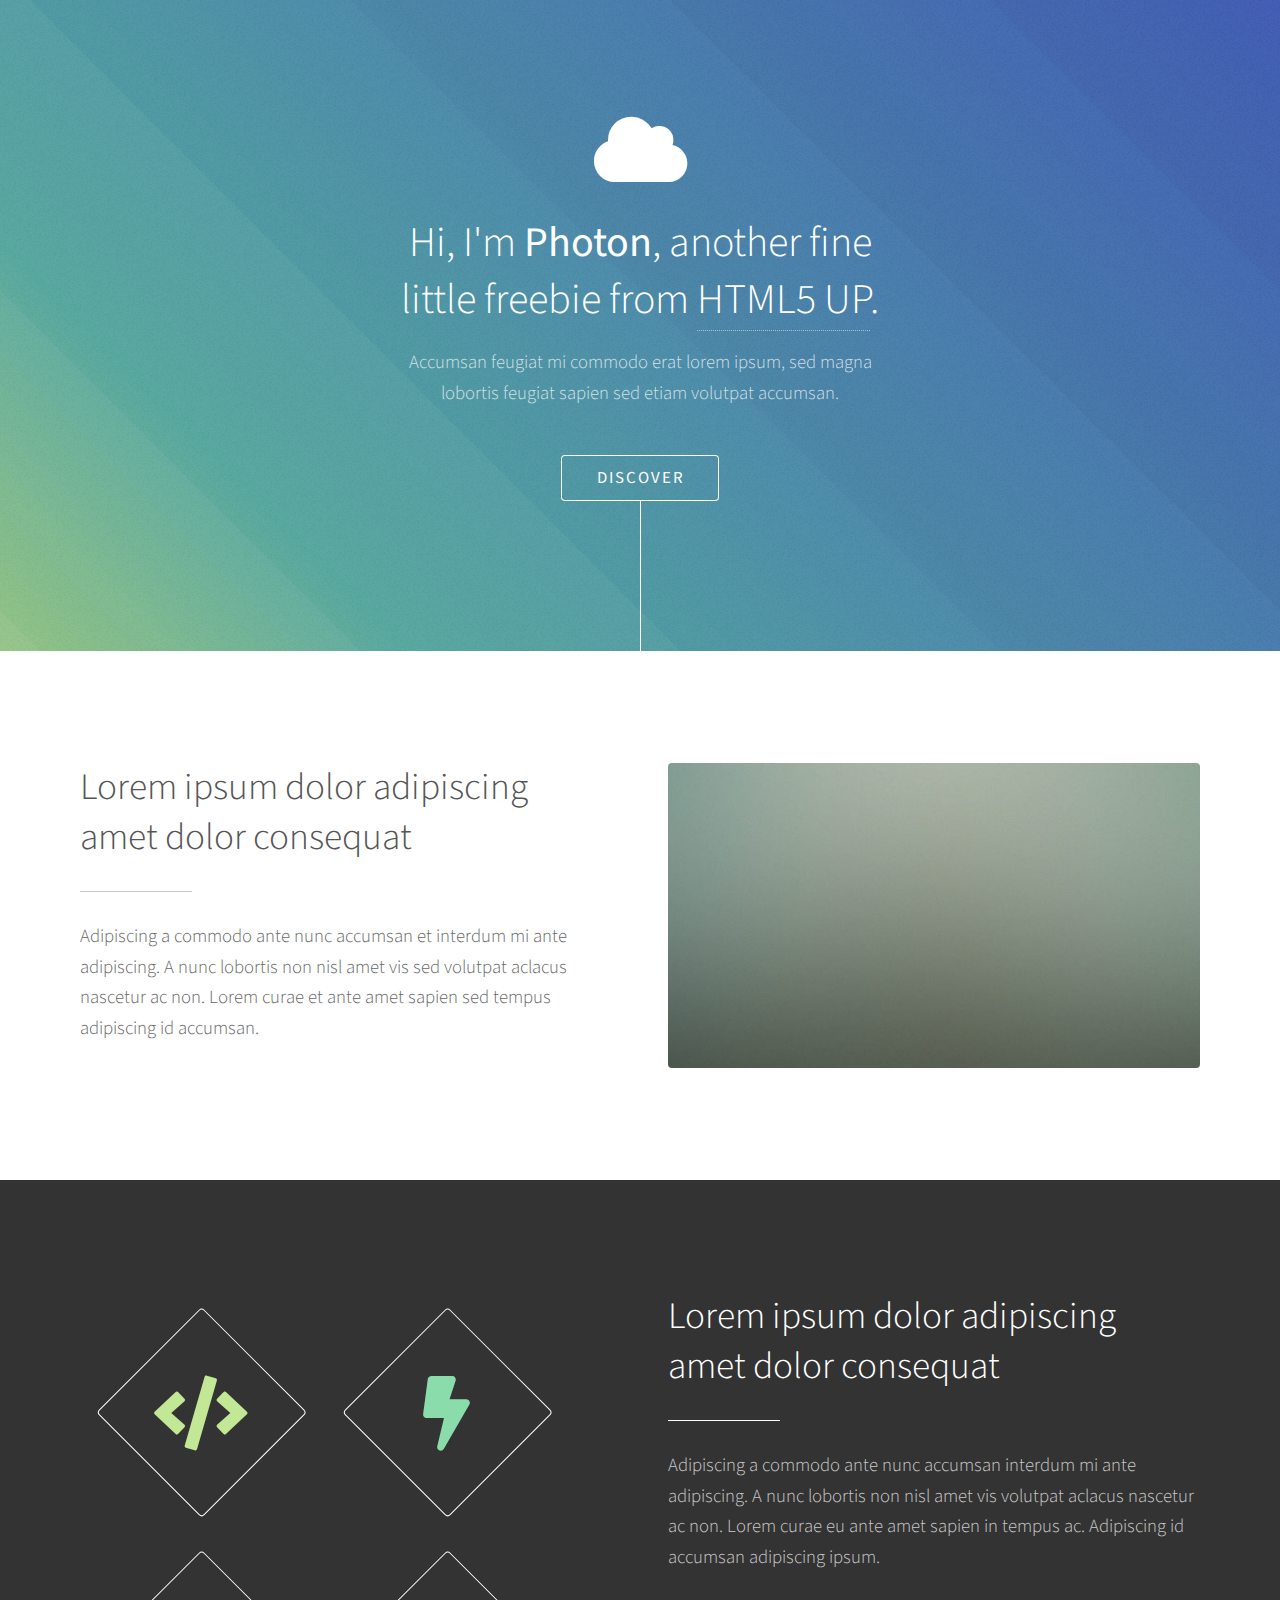
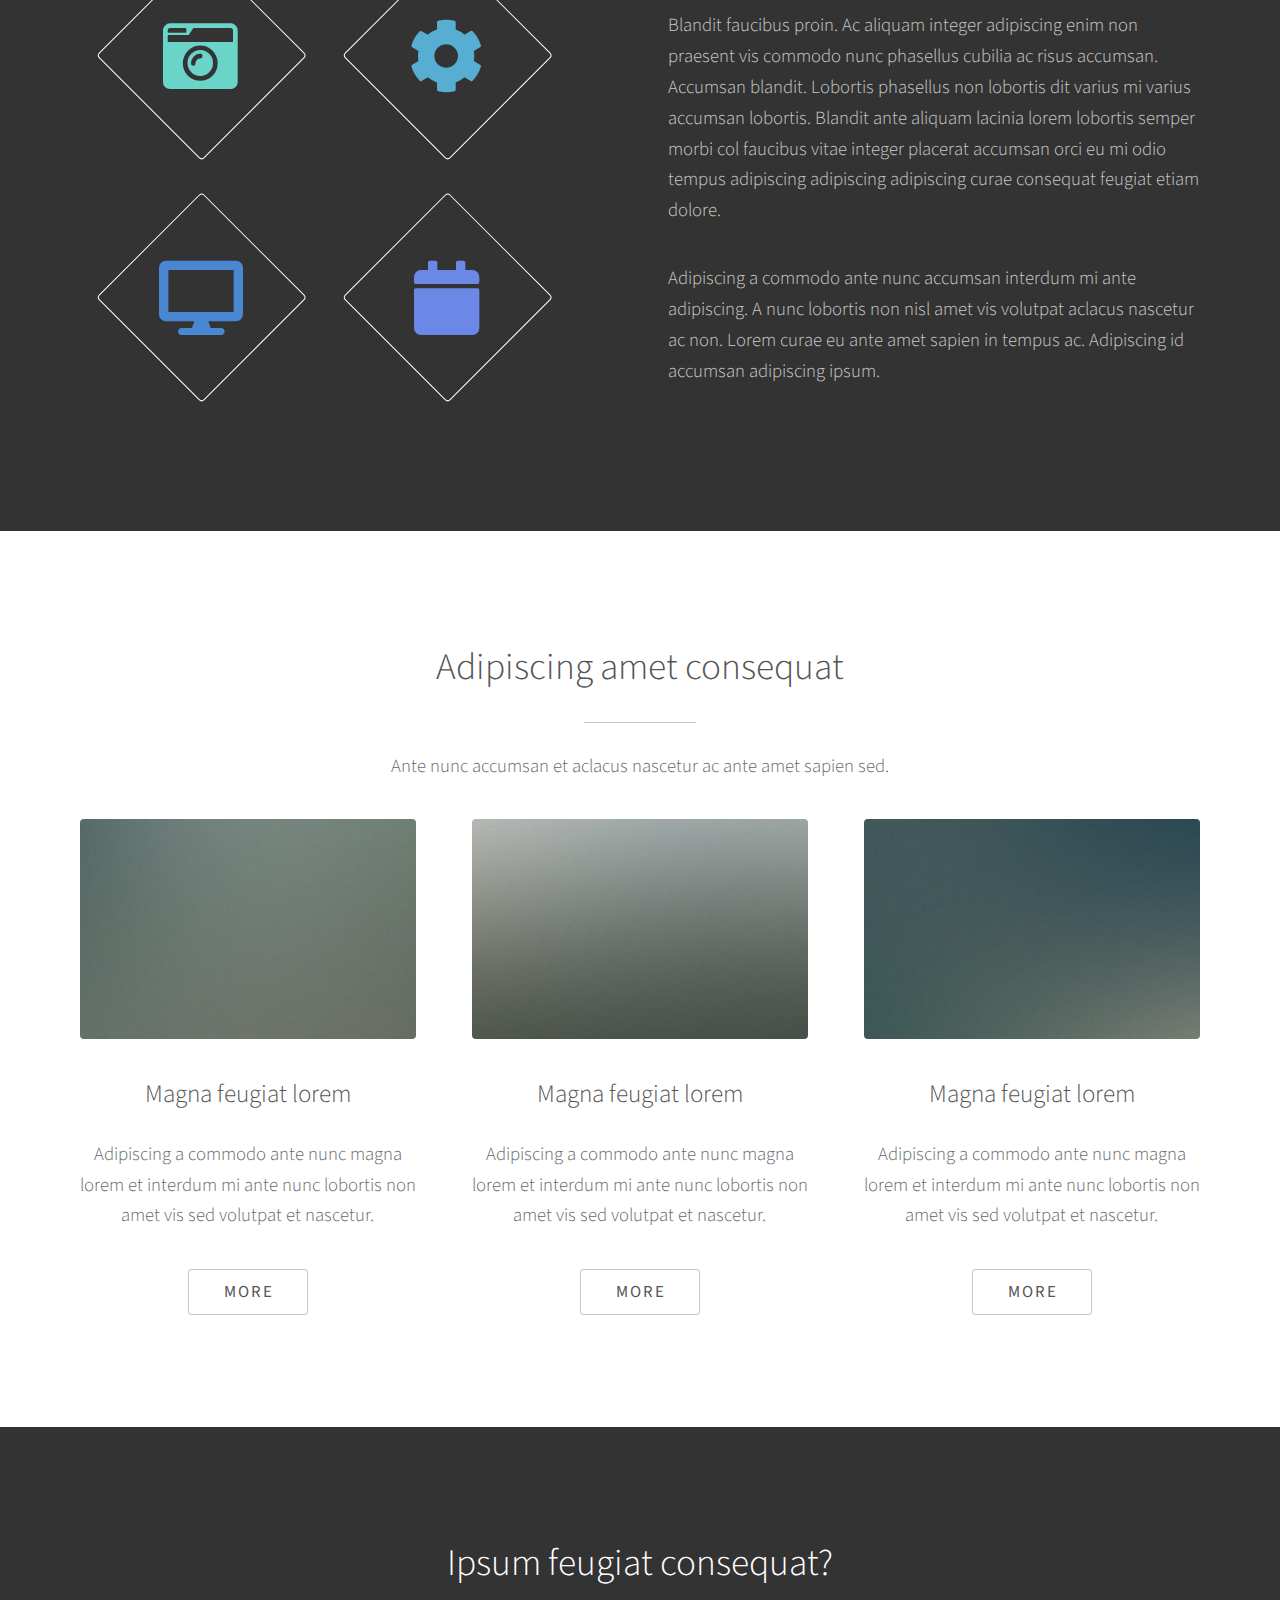
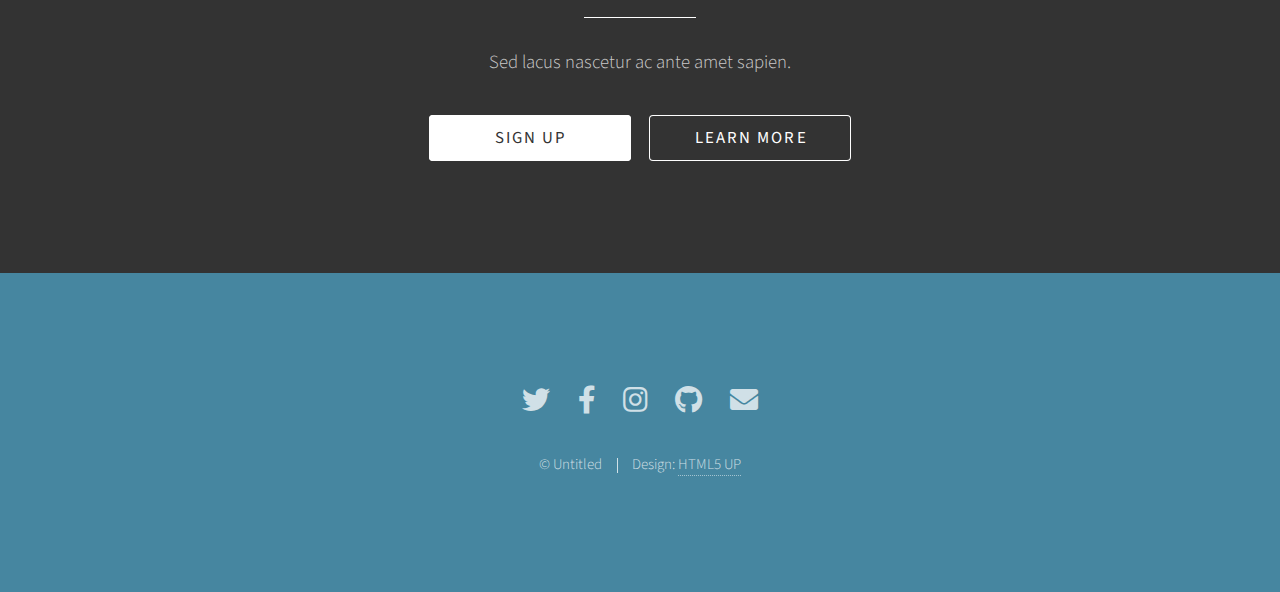
==== index.html @ 2133b495 "Changed portfolio design" ====
<!DOCTYPE HTML>
<!--
	Photon by HTML5 UP
	html5up.net | @ajlkn
	Free for personal and commercial use under the CCA 3.0 license (html5up.net/license)
-->
<html>
	<head>
		<title>Photon by HTML5 UP</title>
		<meta charset="utf-8" />
		<meta name="viewport" content="width=device-width, initial-scale=1, user-scalable=no" />
		<link rel="stylesheet" href="assets/css/main.css" />
		<noscript><link rel="stylesheet" href="assets/css/noscript.css" /></noscript>
	</head>
	<body class="is-preload">

		<!-- Header -->
			<section id="header">
				<div class="inner">
					<span class="icon solid major fa-cloud"></span>
					<h1>Hi, I'm <strong>Photon</strong>, another fine<br />
					little freebie from <a href="http://html5up.net">HTML5 UP</a>.</h1>
					<p>Accumsan feugiat mi commodo erat lorem ipsum, sed magna<br />
					lobortis feugiat sapien sed etiam volutpat accumsan.</p>
					<ul class="actions special">
						<li><a href="#one" class="button scrolly">Discover</a></li>
					</ul>
				</div>
			</section>

		<!-- One -->
			<section id="one" class="main style1">
				<div class="container">
					<div class="row gtr-150">
						<div class="col-6 col-12-medium">
							<header class="major">
								<h2>Lorem ipsum dolor adipiscing<br />
								amet dolor consequat</h2>
							</header>
							<p>Adipiscing a commodo ante nunc accumsan et interdum mi ante adipiscing. A nunc lobortis non nisl amet vis sed volutpat aclacus nascetur ac non. Lorem curae et ante amet sapien sed tempus adipiscing id accumsan.</p>
						</div>
						<div class="col-6 col-12-medium imp-medium">
							<span class="image fit"><img src="images/pic01.jpg" alt="" /></span>
						</div>
					</div>
				</div>
			</section>

		<!-- Two -->
			<section id="two" class="main style2">
				<div class="container">
					<div class="row gtr-150">
						<div class="col-6 col-12-medium">
							<ul class="major-icons">
								<li><span class="icon solid style1 major fa-code"></span></li>
								<li><span class="icon solid style2 major fa-bolt"></span></li>
								<li><span class="icon solid style3 major fa-camera-retro"></span></li>
								<li><span class="icon solid style4 major fa-cog"></span></li>
								<li><span class="icon solid style5 major fa-desktop"></span></li>
								<li><span class="icon solid style6 major fa-calendar"></span></li>
							</ul>
						</div>
						<div class="col-6 col-12-medium">
							<header class="major">
								<h2>Lorem ipsum dolor adipiscing<br />
								amet dolor consequat</h2>
							</header>
							<p>Adipiscing a commodo ante nunc accumsan interdum mi ante adipiscing. A nunc lobortis non nisl amet vis volutpat aclacus nascetur ac non. Lorem curae eu ante amet sapien in tempus ac. Adipiscing id accumsan adipiscing ipsum.</p>
							<p>Blandit faucibus proin. Ac aliquam integer adipiscing enim non praesent vis commodo nunc phasellus cubilia ac risus accumsan. Accumsan blandit. Lobortis phasellus non lobortis dit varius mi varius accumsan lobortis. Blandit ante aliquam lacinia lorem lobortis semper morbi col faucibus vitae integer placerat accumsan orci eu mi odio tempus adipiscing adipiscing adipiscing curae consequat feugiat etiam dolore.</p>
							<p>Adipiscing a commodo ante nunc accumsan interdum mi ante adipiscing. A nunc lobortis non nisl amet vis volutpat aclacus nascetur ac non. Lorem curae eu ante amet sapien in tempus ac. Adipiscing id accumsan adipiscing ipsum.</p>
						</div>
					</div>
				</div>
			</section>

		<!-- Three -->
			<section id="three" class="main style1 special">
				<div class="container">
					<header class="major">
						<h2>Adipiscing amet consequat</h2>
					</header>
					<p>Ante nunc accumsan et aclacus nascetur ac ante amet sapien sed.</p>
					<div class="row gtr-150">
						<div class="col-4 col-12-medium">
							<span class="image fit"><img src="images/pic02.jpg" alt="" /></span>
							<h3>Magna feugiat lorem</h3>
							<p>Adipiscing a commodo ante nunc magna lorem et interdum mi ante nunc lobortis non amet vis sed volutpat et nascetur.</p>
							<ul class="actions special">
								<li><a href="#" class="button">More</a></li>
							</ul>
						</div>
						<div class="col-4 col-12-medium">
							<span class="image fit"><img src="images/pic03.jpg" alt="" /></span>
							<h3>Magna feugiat lorem</h3>
							<p>Adipiscing a commodo ante nunc magna lorem et interdum mi ante nunc lobortis non amet vis sed volutpat et nascetur.</p>
							<ul class="actions special">
								<li><a href="#" class="button">More</a></li>
							</ul>
						</div>
						<div class="col-4 col-12-medium">
							<span class="image fit"><img src="images/pic04.jpg" alt="" /></span>
							<h3>Magna feugiat lorem</h3>
							<p>Adipiscing a commodo ante nunc magna lorem et interdum mi ante nunc lobortis non amet vis sed volutpat et nascetur.</p>
							<ul class="actions special">
								<li><a href="#" class="button">More</a></li>
							</ul>
						</div>
					</div>
				</div>
			</section>

		<!-- Four -->
			<section id="four" class="main style2 special">
				<div class="container">
					<header class="major">
						<h2>Ipsum feugiat consequat?</h2>
					</header>
					<p>Sed lacus nascetur ac ante amet sapien.</p>
					<ul class="actions special">
						<li><a href="#" class="button wide primary">Sign Up</a></li>
						<li><a href="#" class="button wide">Learn More</a></li>
					</ul>
				</div>
			</section>

		<!-- Five -->
		<!--
			<section id="five" class="main style1">
				<div class="container">
					<header class="major special">
						<h2>Elements</h2>
					</header>

					<section>
						<h4>Text</h4>
						<p>This is <b>bold</b> and this is <strong>strong</strong>. This is <i>italic</i> and this is <em>emphasized</em>.
						This is <sup>superscript</sup> text and this is <sub>subscript</sub> text.
						This is <u>underlined</u> and this is code: <code>for (;;) { ... }</code>. Finally, <a href="#">this is a link</a>.</p>
						<hr />
						<header>
							<h4>Heading with a Subtitle</h4>
							<p>Lorem ipsum dolor sit amet nullam id egestas urna aliquam</p>
						</header>
						<p>Nunc lacinia ante nunc ac lobortis. Interdum adipiscing gravida odio porttitor sem non mi integer non faucibus ornare mi ut ante amet placerat aliquet. Volutpat eu sed ante lacinia sapien lorem accumsan varius montes viverra nibh in adipiscing blandit tempus accumsan.</p>
						<header>
							<h5>Heading with a Subtitle</h5>
							<p>Lorem ipsum dolor sit amet nullam id egestas urna aliquam</p>
						</header>
						<p>Nunc lacinia ante nunc ac lobortis. Interdum adipiscing gravida odio porttitor sem non mi integer non faucibus ornare mi ut ante amet placerat aliquet. Volutpat eu sed ante lacinia sapien lorem accumsan varius montes viverra nibh in adipiscing blandit tempus accumsan.</p>
						<hr />
						<h2>Heading Level 2</h2>
						<h3>Heading Level 3</h3>
						<h4>Heading Level 4</h4>
						<h5>Heading Level 5</h5>
						<h6>Heading Level 6</h6>
						<hr />
						<h5>Blockquote</h5>
						<blockquote>Fringilla nisl. Donec accumsan interdum nisi, quis tincidunt felis sagittis eget tempus euismod. Vestibulum ante ipsum primis in faucibus vestibulum. Blandit adipiscing eu felis iaculis volutpat ac adipiscing accumsan faucibus. Vestibulum ante ipsum primis in faucibus lorem ipsum dolor sit amet nullam adipiscing eu felis.</blockquote>
						<h5>Preformatted</h5>
						<pre><code>i = 0;

while (!deck.isInOrder()) {
print 'Iteration ' + i;
deck.shuffle();
i++;
}

print 'It took ' + i + ' iterations to sort the deck.';</code></pre>
					</section>

					<section>
						<h4>Lists</h4>
						<div class="row">
							<div class="col-6 col-12-medium">
								<h5>Unordered</h5>
								<ul>
									<li>Dolor pulvinar etiam.</li>
									<li>Sagittis adipiscing.</li>
									<li>Felis enim feugiat.</li>
								</ul>
								<h5>Alternate</h5>
								<ul class="alt">
									<li>Dolor pulvinar etiam.</li>
									<li>Sagittis adipiscing.</li>
									<li>Felis enim feugiat.</li>
								</ul>
							</div>
							<div class="col-6 col-12-medium">
								<h5>Ordered</h5>
								<ol>
									<li>Dolor pulvinar etiam.</li>
									<li>Etiam vel felis viverra.</li>
									<li>Felis enim feugiat.</li>
									<li>Dolor pulvinar etiam.</li>
									<li>Etiam vel felis lorem.</li>
									<li>Felis enim et feugiat.</li>
								</ol>
								<h5>Icons</h5>
								<ul class="icons">
									<li><a href="#" class="icon brands fa-twitter"><span class="label">Twitter</span></a></li>
									<li><a href="#" class="icon brands fa-facebook-f"><span class="label">Facebook</span></a></li>
									<li><a href="#" class="icon brands fa-instagram"><span class="label">Instagram</span></a></li>
									<li><a href="#" class="icon brands fa-github"><span class="label">Github</span></a></li>
								</ul>
							</div>
						</div>
						<h5>Actions</h5>
						<div class="row">
							<div class="col-6 col-12-medium">
								<ul class="actions">
									<li><a href="#" class="button primary">Default</a></li>
									<li><a href="#" class="button">Default</a></li>
								</ul>
								<ul class="actions small">
									<li><a href="#" class="button primary small">Small</a></li>
									<li><a href="#" class="button small">Small</a></li>
								</ul>
								<ul class="actions stacked">
									<li><a href="#" class="button primary">Default</a></li>
									<li><a href="#" class="button">Default</a></li>
								</ul>
								<ul class="actions stacked">
									<li><a href="#" class="button primary small">Small</a></li>
									<li><a href="#" class="button small">Small</a></li>
								</ul>
							</div>
							<div class="col-6 col-12-medium">
								<ul class="actions stacked">
									<li><a href="#" class="button primary fit">Default</a></li>
									<li><a href="#" class="button fit">Default</a></li>
								</ul>
								<ul class="actions stacked">
									<li><a href="#" class="button primary small fit">Small</a></li>
									<li><a href="#" class="button small fit">Small</a></li>
								</ul>
							</div>
						</div>
					</section>

					<section>
						<h4>Table</h4>
						<h5>Default</h5>
						<div class="table-wrapper">
							<table>
								<thead>
									<tr>
										<th>Name</th>
										<th>Description</th>
										<th>Price</th>
									</tr>
								</thead>
								<tbody>
									<tr>
										<td>Item One</td>
										<td>Ante turpis integer aliquet porttitor.</td>
										<td>29.99</td>
									</tr>
									<tr>
										<td>Item Two</td>
										<td>Vis ac commodo adipiscing arcu aliquet.</td>
										<td>19.99</td>
									</tr>
									<tr>
										<td>Item Three</td>
										<td> Morbi faucibus arcu accumsan lorem.</td>
										<td>29.99</td>
									</tr>
									<tr>
										<td>Item Four</td>
										<td>Vitae integer tempus condimentum.</td>
										<td>19.99</td>
									</tr>
									<tr>
										<td>Item Five</td>
										<td>Ante turpis integer aliquet porttitor.</td>
										<td>29.99</td>
									</tr>
								</tbody>
								<tfoot>
									<tr>
										<td colspan="2"></td>
										<td>100.00</td>
									</tr>
								</tfoot>
							</table>
						</div>

						<h5>Alternate</h5>
						<div class="table-wrapper">
							<table class="alt">
								<thead>
									<tr>
										<th>Name</th>
										<th>Description</th>
										<th>Price</th>
									</tr>
								</thead>
								<tbody>
									<tr>
										<td>Item One</td>
										<td>Ante turpis integer aliquet porttitor.</td>
										<td>29.99</td>
									</tr>
									<tr>
										<td>Item Two</td>
										<td>Vis ac commodo adipiscing arcu aliquet.</td>
										<td>19.99</td>
									</tr>
									<tr>
										<td>Item Three</td>
										<td> Morbi faucibus arcu accumsan lorem.</td>
										<td>29.99</td>
									</tr>
									<tr>
										<td>Item Four</td>
										<td>Vitae integer tempus condimentum.</td>
										<td>19.99</td>
									</tr>
									<tr>
										<td>Item Five</td>
										<td>Ante turpis integer aliquet porttitor.</td>
										<td>29.99</td>
									</tr>
								</tbody>
								<tfoot>
									<tr>
										<td colspan="2"></td>
										<td>100.00</td>
									</tr>
								</tfoot>
							</table>
						</div>
					</section>

					<section>
						<h4>Buttons</h4>
						<ul class="actions">
							<li><a href="#" class="button primary">Primary</a></li>
							<li><a href="#" class="button">Default</a></li>
						</ul>
						<ul class="actions">
							<li><a href="#" class="button large">Large</a></li>
							<li><a href="#" class="button">Default</a></li>
							<li><a href="#" class="button small">Small</a></li>
						</ul>
						<ul class="actions fit">
							<li><a href="#" class="button fit">Fit</a></li>
							<li><a href="#" class="button primary fit">Fit</a></li>
							<li><a href="#" class="button fit">Fit</a></li>
						</ul>
						<ul class="actions fit small">
							<li><a href="#" class="button primary fit small">Fit + Small</a></li>
							<li><a href="#" class="button fit small">Fit + Small</a></li>
							<li><a href="#" class="button primary fit small">Fit + Small</a></li>
						</ul>
						<ul class="actions">
							<li><a href="#" class="button primary icon solid fa-download">Icon</a></li>
							<li><a href="#" class="button icon solid fa-download">Icon</a></li>
						</ul>
						<ul class="actions">
							<li><span class="button primary disabled">Disabled</span></li>
							<li><span class="button disabled">Disabled</span></li>
						</ul>
					</section>

					<section>
						<h4>Form</h4>
						<form method="post" action="#">
							<div class="row gtr-uniform gtr-50">
								<div class="col-6 col-12-xsmall">
									<input type="text" name="demo-name" id="demo-name" value="" placeholder="Name" />
								</div>
								<div class="col-6 col-12-xsmall">
									<input type="email" name="demo-email" id="demo-email" value="" placeholder="Email" />
								</div>
								<div class="col-12">
									<select name="demo-category" id="demo-category">
										<option value="">- Category -</option>
										<option value="1">Manufacturing</option>
										<option value="1">Shipping</option>
										<option value="1">Administration</option>
										<option value="1">Human Resources</option>
									</select>
								</div>
								<div class="col-4 col-12-small">
									<input type="radio" id="demo-priority-low" name="demo-priority" checked>
									<label for="demo-priority-low">Low</label>
								</div>
								<div class="col-4 col-12-small">
									<input type="radio" id="demo-priority-normal" name="demo-priority">
									<label for="demo-priority-normal">Normal</label>
								</div>
								<div class="col-4 col-12-small">
									<input type="radio" id="demo-priority-high" name="demo-priority">
									<label for="demo-priority-high">High</label>
								</div>
								<div class="col-6 col-12-small">
									<input type="checkbox" id="demo-copy" name="demo-copy">
									<label for="demo-copy">Email me a copy</label>
								</div>
								<div class="col-6 col-12-small">
									<input type="checkbox" id="demo-human" name="demo-human" checked>
									<label for="demo-human">Not a robot</label>
								</div>
								<div class="col-12">
									<textarea name="demo-message" id="demo-message" placeholder="Enter your message" rows="6"></textarea>
								</div>
								<div class="col-12">
									<ul class="actions">
										<li><input type="submit" value="Send Message" class="primary" /></li>
										<li><input type="reset" value="Reset" /></li>
									</ul>
								</div>
							</div>
						</form>
					</section>

					<section>
						<h4>Image</h4>
						<h5>Fit</h5>
						<div class="box alt">
							<div class="row gtr-uniform gtr-50">
								<div class="col-12"><span class="image fit"><img src="images/pic06.jpg" alt="" /></span></div>
								<div class="col-4"><span class="image fit"><img src="images/pic02.jpg" alt="" /></span></div>
								<div class="col-4"><span class="image fit"><img src="images/pic03.jpg" alt="" /></span></div>
								<div class="col-4"><span class="image fit"><img src="images/pic04.jpg" alt="" /></span></div>
								<div class="col-4"><span class="image fit"><img src="images/pic03.jpg" alt="" /></span></div>
								<div class="col-4"><span class="image fit"><img src="images/pic04.jpg" alt="" /></span></div>
								<div class="col-4"><span class="image fit"><img src="images/pic02.jpg" alt="" /></span></div>
								<div class="col-4"><span class="image fit"><img src="images/pic04.jpg" alt="" /></span></div>
								<div class="col-4"><span class="image fit"><img src="images/pic02.jpg" alt="" /></span></div>
								<div class="col-4"><span class="image fit"><img src="images/pic03.jpg" alt="" /></span></div>
							</div>
						</div>
						<h5>Left &amp; Right</h5>
						<p><span class="image left"><img src="images/pic05.jpg" alt="" /></span>Fringilla nisl. Donec accumsan interdum nisi, quis tincidunt felis sagittis eget. tempus euismod. Vestibulum ante ipsum primis in faucibus vestibulum. Blandit adipiscing eu felis iaculis volutpat ac adipiscing accumsan eu faucibus. Integer ac pellentesque praesent tincidunt felis sagittis eget. tempus euismod. Vestibulum ante ipsum primis in faucibus vestibulum. Blandit adipiscing eu felis iaculis volutpat ac adipiscing accumsan eu faucibus. Integer ac pellentesque praesent. Donec accumsan interdum nisi, quis tincidunt felis sagittis eget. tempus euismod. Vestibulum ante ipsum primis in faucibus vestibulum. Blandit adipiscing eu felis iaculis volutpat ac adipiscing accumsan eu faucibus. Integer ac pellentesque praesent tincidunt felis sagittis eget. tempus euismod. Vestibulum ante ipsum primis in faucibus vestibulum. Blandit adipiscing eu felis iaculis volutpat ac adipiscing accumsan eu faucibus. Integer ac pellentesque praesent. Blandit adipiscing eu felis iaculis volutpat ac adipiscing accumsan eu faucibus. Integer ac pellentesque praesent tincidunt felis sagittis eget. tempus euismod. Vestibulum ante ipsum primis in faucibus vestibulum. Blandit adipiscing eu felis iaculis volutpat ac adipiscing accumsan eu faucibus. Integer ac pellentesque praesent.</p>
						<p><span class="image right"><img src="images/pic05.jpg" alt="" /></span>Fringilla nisl. Donec accumsan interdum nisi, quis tincidunt felis sagittis eget. tempus euismod. Vestibulum ante ipsum primis in faucibus vestibulum. Blandit adipiscing eu felis iaculis volutpat ac adipiscing accumsan eu faucibus. Integer ac pellentesque praesent tincidunt felis sagittis eget. tempus euismod. Vestibulum ante ipsum primis in faucibus vestibulum. Blandit adipiscing eu felis iaculis volutpat ac adipiscing accumsan eu faucibus. Integer ac pellentesque praesent. Donec accumsan interdum nisi, quis tincidunt felis sagittis eget. tempus euismod. Vestibulum ante ipsum primis in faucibus vestibulum. Blandit adipiscing eu felis iaculis volutpat ac adipiscing accumsan eu faucibus. Integer ac pellentesque praesent tincidunt felis sagittis eget. tempus euismod. Vestibulum ante ipsum primis in faucibus vestibulum. Blandit adipiscing eu felis iaculis volutpat ac adipiscing accumsan eu faucibus. Integer ac pellentesque praesent. Blandit adipiscing eu felis iaculis volutpat ac adipiscing accumsan eu faucibus. Integer ac pellentesque praesent tincidunt felis sagittis eget. tempus euismod. Vestibulum ante ipsum primis in faucibus vestibulum. Blandit adipiscing eu felis iaculis volutpat ac adipiscing accumsan eu faucibus. Integer ac pellentesque praesent.</p>
					</section>

				</div>
			</section>
		-->

		<!-- Footer -->
			<section id="footer">
				<ul class="icons">
					<li><a href="#" class="icon brands alt fa-twitter"><span class="label">Twitter</span></a></li>
					<li><a href="#" class="icon brands alt fa-facebook-f"><span class="label">Facebook</span></a></li>
					<li><a href="#" class="icon brands alt fa-instagram"><span class="label">Instagram</span></a></li>
					<li><a href="#" class="icon brands alt fa-github"><span class="label">GitHub</span></a></li>
					<li><a href="#" class="icon solid alt fa-envelope"><span class="label">Email</span></a></li>
				</ul>
				<ul class="copyright">
					<li>&copy; Untitled</li><li>Design: <a href="http://html5up.net">HTML5 UP</a></li>
				</ul>
			</section>

		<!-- Scripts -->
			<script src="assets/js/jquery.min.js"></script>
			<script src="assets/js/jquery.scrolly.min.js"></script>
			<script src="assets/js/browser.min.js"></script>
			<script src="assets/js/breakpoints.min.js"></script>
			<script src="assets/js/util.js"></script>
			<script src="assets/js/main.js"></script>

	</body>
</html>
---- assets/css/main.css ----
@import url("fontawesome-all.min.css");
@import url("https://fonts.googleapis.com/css?family=Source+Sans+Pro:300,300italic,400,400italic");

/*
	Photon by HTML5 UP
	html5up.net | @ajlkn
	Free for personal and commercial use under the CCA 3.0 license (html5up.net/license)
*/

html, body, div, span, applet, object,
iframe, h1, h2, h3, h4, h5, h6, p, blockquote,
pre, a, abbr, acronym, address, big, cite,
code, del, dfn, em, img, ins, kbd, q, s, samp,
small, strike, strong, sub, sup, tt, var, b,
u, i, center, dl, dt, dd, ol, ul, li, fieldset,
form, label, legend, table, caption, tbody,
tfoot, thead, tr, th, td, article, aside,
canvas, details, embed, figure, figcaption,
footer, header, hgroup, menu, nav, output, ruby,
section, summary, time, mark, audio, video {
	margin: 0;
	padding: 0;
	border: 0;
	font-size: 100%;
	font: inherit;
	vertical-align: baseline;}

article, aside, details, figcaption, figure,
footer, header, hgroup, menu, nav, section {
	display: block;}

body {
	line-height: 1;
}

ol, ul {
	list-style: none;
}

blockquote, q {
	quotes: none;
}

	blockquote:before, blockquote:after, q:before, q:after {
		content: '';
		content: none;
	}

table {
	border-collapse: collapse;
	border-spacing: 0;
}

body {
	-webkit-text-size-adjust: none;
}

mark {
	background-color: transparent;
	color: inherit;
}

input::-moz-focus-inner {
	border: 0;
	padding: 0;
}

input, select, textarea {
	-moz-appearance: none;
	-webkit-appearance: none;
	-ms-appearance: none;
	appearance: none;
}

/* Basic */

	html {
		box-sizing: border-box;
	}

	*, *:before, *:after {
		box-sizing: inherit;
	}

	body {
		background: #fff;
	}

		body.is-preload *, body.is-preload *:before, body.is-preload *:after {
			-moz-animation: none !important;
			-webkit-animation: none !important;
			-ms-animation: none !important;
			animation: none !important;
			-moz-transition: none !important;
			-webkit-transition: none !important;
			-ms-transition: none !important;
			transition: none !important;
		}

	body, input, select, textarea {
		color: #666;
		font-family: "Source Sans Pro", Helvetica, sans-serif;
		font-size: 16pt;
		font-weight: 300;
		line-height: 1.65em;
	}

	a {
		-moz-transition: color 0.2s ease-in-out, border-color 0.2s ease-in-out;
		-webkit-transition: color 0.2s ease-in-out, border-color 0.2s ease-in-out;
		-ms-transition: color 0.2s ease-in-out, border-color 0.2s ease-in-out;
		transition: color 0.2s ease-in-out, border-color 0.2s ease-in-out;
		border-bottom: dotted 1px #666;
		color: inherit;
		text-decoration: none;
	}

		a:hover {
			border-bottom-color: transparent !important;
			color: #6bd4c8;
		}

	strong, b {
		color: #555;
		font-weight: 400;
	}

	em, i {
		font-style: italic;
	}

	p {
		margin: 0 0 2em 0;
	}

	h1, h2, h3, h4, h5, h6 {
		color: #555;
		line-height: 1em;
		margin: 0 0 1em 0;
	}

		h1 a, h2 a, h3 a, h4 a, h5 a, h6 a {
			color: inherit;
			text-decoration: none;
		}

	h1 {
		font-size: 2.25em;
		line-height: 1.35em;
	}

	h2 {
		font-size: 2em;
		line-height: 1.35em;
	}

	h3 {
		font-size: 1.35em;
		line-height: 1.5em;
	}

	h4 {
		font-size: 1.25em;
		line-height: 1.5em;
	}

	h5 {
		font-size: 0.9em;
		line-height: 1.5em;
	}

	h6 {
		font-size: 0.7em;
		line-height: 1.5em;
	}

	sub {
		font-size: 0.8em;
		position: relative;
		top: 0.5em;
	}

	sup {
		font-size: 0.8em;
		position: relative;
		top: -0.5em;
	}

	hr {
		border: 0;
		border-bottom: solid 1px rgba(144, 144, 144, 0.5);
		margin: 2em 0;
	}

		hr.major {
			margin: 3em 0;
		}

	blockquote {
		border-left: solid 4px rgba(144, 144, 144, 0.5);
		font-style: italic;
		margin: 0 0 2em 0;
		padding: 0.5em 0 0.5em 2em;
	}

	code {
		background: rgba(144, 144, 144, 0.075);
		border-radius: 4px;
		border: solid 1px rgba(144, 144, 144, 0.5);
		font-family: "Courier New", monospace;
		font-size: 0.9em;
		margin: 0 0.25em;
		padding: 0.25em 0.65em;
	}

	pre {
		-webkit-overflow-scrolling: touch;
		font-family: "Courier New", monospace;
		font-size: 0.9em;
		margin: 0 0 2em 0;
	}

		pre code {
			display: block;
			line-height: 1.75em;
			padding: 1em 1.5em;
			overflow-x: auto;
		}

	.align-left {
		text-align: left;
	}

	.align-center {
		text-align: center;
	}

	.align-right {
		text-align: right;
	}

/* Container */

	.container {
		margin: 0 auto;
		max-width: calc(100% - 4em);
		width: 60em;
	}

		.container.xsmall {
			width: 15em;
		}

		.container.small {
			width: 30em;
		}

		.container.medium {
			width: 45em;
		}

		.container.large {
			width: 75em;
		}

		.container.xlarge {
			width: 90em;
		}

		.container.max {
			width: 100%;
		}

		@media screen and (max-width: 980px) {

			.container {
				max-width: 100% !important;
				width: 100% !important;
			}

		}

		@media screen and (max-width: 480px) {

			.container {
				max-width: calc(100% - 3em);
			}

		}

/* Row */

	.row {
		display: flex;
		flex-wrap: wrap;
		box-sizing: border-box;
		align-items: stretch;
	}

		.row > * {
			box-sizing: border-box;
		}

		.row.gtr-uniform > * > :last-child {
			margin-bottom: 0;
		}

		.row.aln-left {
			justify-content: flex-start;
		}

		.row.aln-center {
			justify-content: center;
		}

		.row.aln-right {
			justify-content: flex-end;
		}

		.row.aln-top {
			align-items: flex-start;
		}

		.row.aln-middle {
			align-items: center;
		}

		.row.aln-bottom {
			align-items: flex-end;
		}

		.row > .imp {
			order: -1;
		}

		.row > .col-1 {
			width: 8.33333%;
		}

		.row > .off-1 {
			margin-left: 8.33333%;
		}

		.row > .col-2 {
			width: 16.66667%;
		}

		.row > .off-2 {
			margin-left: 16.66667%;
		}

		.row > .col-3 {
			width: 25%;
		}

		.row > .off-3 {
			margin-left: 25%;
		}

		.row > .col-4 {
			width: 33.33333%;
		}

		.row > .off-4 {
			margin-left: 33.33333%;
		}

		.row > .col-5 {
			width: 41.66667%;
		}

		.row > .off-5 {
			margin-left: 41.66667%;
		}

		.row > .col-6 {
			width: 50%;
		}

		.row > .off-6 {
			margin-left: 50%;
		}

		.row > .col-7 {
			width: 58.33333%;
		}

		.row > .off-7 {
			margin-left: 58.33333%;
		}

		.row > .col-8 {
			width: 66.66667%;
		}

		.row > .off-8 {
			margin-left: 66.66667%;
		}

		.row > .col-9 {
			width: 75%;
		}

		.row > .off-9 {
			margin-left: 75%;
		}

		.row > .col-10 {
			width: 83.33333%;
		}

		.row > .off-10 {
			margin-left: 83.33333%;
		}

		.row > .col-11 {
			width: 91.66667%;
		}

		.row > .off-11 {
			margin-left: 91.66667%;
		}

		.row > .col-12 {
			width: 100%;
		}

		.row > .off-12 {
			margin-left: 100%;
		}

		.row.gtr-0 {
			margin-top: 0;
			margin-left: 0em;
		}

			.row.gtr-0 > * {
				padding: 0 0 0 0em;
			}

			.row.gtr-0.gtr-uniform {
				margin-top: 0em;
			}

				.row.gtr-0.gtr-uniform > * {
					padding-top: 0em;
				}

		.row.gtr-25 {
			margin-top: 0;
			margin-left: -0.5em;
		}

			.row.gtr-25 > * {
				padding: 0 0 0 0.5em;
			}

			.row.gtr-25.gtr-uniform {
				margin-top: -0.5em;
			}

				.row.gtr-25.gtr-uniform > * {
					padding-top: 0.5em;
				}

		.row.gtr-50 {
			margin-top: 0;
			margin-left: -1em;
		}

			.row.gtr-50 > * {
				padding: 0 0 0 1em;
			}

			.row.gtr-50.gtr-uniform {
				margin-top: -1em;
			}

				.row.gtr-50.gtr-uniform > * {
					padding-top: 1em;
				}

		.row {
			margin-top: 0;
			margin-left: -2em;
		}

			.row > * {
				padding: 0 0 0 2em;
			}

			.row.gtr-uniform {
				margin-top: -2em;
			}

				.row.gtr-uniform > * {
					padding-top: 2em;
				}

		.row.gtr-150 {
			margin-top: 0;
			margin-left: -3em;
		}

			.row.gtr-150 > * {
				padding: 0 0 0 3em;
			}

			.row.gtr-150.gtr-uniform {
				margin-top: -3em;
			}

				.row.gtr-150.gtr-uniform > * {
					padding-top: 3em;
				}

		.row.gtr-200 {
			margin-top: 0;
			margin-left: -4em;
		}

			.row.gtr-200 > * {
				padding: 0 0 0 4em;
			}

			.row.gtr-200.gtr-uniform {
				margin-top: -4em;
			}

				.row.gtr-200.gtr-uniform > * {
					padding-top: 4em;
				}

		@media screen and (max-width: 1680px) {

			.row {
				display: flex;
				flex-wrap: wrap;
				box-sizing: border-box;
				align-items: stretch;
			}

				.row > * {
					box-sizing: border-box;
				}

				.row.gtr-uniform > * > :last-child {
					margin-bottom: 0;
				}

				.row.aln-left {
					justify-content: flex-start;
				}

				.row.aln-center {
					justify-content: center;
				}

				.row.aln-right {
					justify-content: flex-end;
				}

				.row.aln-top {
					align-items: flex-start;
				}

				.row.aln-middle {
					align-items: center;
				}

				.row.aln-bottom {
					align-items: flex-end;
				}

				.row > .imp-xlarge {
					order: -1;
				}

				.row > .col-1-xlarge {
					width: 8.33333%;
				}

				.row > .off-1-xlarge {
					margin-left: 8.33333%;
				}

				.row > .col-2-xlarge {
					width: 16.66667%;
				}

				.row > .off-2-xlarge {
					margin-left: 16.66667%;
				}

				.row > .col-3-xlarge {
					width: 25%;
				}

				.row > .off-3-xlarge {
					margin-left: 25%;
				}

				.row > .col-4-xlarge {
					width: 33.33333%;
				}

				.row > .off-4-xlarge {
					margin-left: 33.33333%;
				}

				.row > .col-5-xlarge {
					width: 41.66667%;
				}

				.row > .off-5-xlarge {
					margin-left: 41.66667%;
				}

				.row > .col-6-xlarge {
					width: 50%;
				}

				.row > .off-6-xlarge {
					margin-left: 50%;
				}

				.row > .col-7-xlarge {
					width: 58.33333%;
				}

				.row > .off-7-xlarge {
					margin-left: 58.33333%;
				}

				.row > .col-8-xlarge {
					width: 66.66667%;
				}

				.row > .off-8-xlarge {
					margin-left: 66.66667%;
				}

				.row > .col-9-xlarge {
					width: 75%;
				}

				.row > .off-9-xlarge {
					margin-left: 75%;
				}

				.row > .col-10-xlarge {
					width: 83.33333%;
				}

				.row > .off-10-xlarge {
					margin-left: 83.33333%;
				}

				.row > .col-11-xlarge {
					width: 91.66667%;
				}

				.row > .off-11-xlarge {
					margin-left: 91.66667%;
				}

				.row > .col-12-xlarge {
					width: 100%;
				}

				.row > .off-12-xlarge {
					margin-left: 100%;
				}

				.row.gtr-0 {
					margin-top: 0;
					margin-left: 0em;
				}

					.row.gtr-0 > * {
						padding: 0 0 0 0em;
					}

					.row.gtr-0.gtr-uniform {
						margin-top: 0em;
					}

						.row.gtr-0.gtr-uniform > * {
							padding-top: 0em;
						}

				.row.gtr-25 {
					margin-top: 0;
					margin-left: -0.5em;
				}

					.row.gtr-25 > * {
						padding: 0 0 0 0.5em;
					}

					.row.gtr-25.gtr-uniform {
						margin-top: -0.5em;
					}

						.row.gtr-25.gtr-uniform > * {
							padding-top: 0.5em;
						}

				.row.gtr-50 {
					margin-top: 0;
					margin-left: -1em;
				}

					.row.gtr-50 > * {
						padding: 0 0 0 1em;
					}

					.row.gtr-50.gtr-uniform {
						margin-top: -1em;
					}

						.row.gtr-50.gtr-uniform > * {
							padding-top: 1em;
						}

				.row {
					margin-top: 0;
					margin-left: -2em;
				}

					.row > * {
						padding: 0 0 0 2em;
					}

					.row.gtr-uniform {
						margin-top: -2em;
					}

						.row.gtr-uniform > * {
							padding-top: 2em;
						}

				.row.gtr-150 {
					margin-top: 0;
					margin-left: -3em;
				}

					.row.gtr-150 > * {
						padding: 0 0 0 3em;
					}

					.row.gtr-150.gtr-uniform {
						margin-top: -3em;
					}

						.row.gtr-150.gtr-uniform > * {
							padding-top: 3em;
						}

				.row.gtr-200 {
					margin-top: 0;
					margin-left: -4em;
				}

					.row.gtr-200 > * {
						padding: 0 0 0 4em;
					}

					.row.gtr-200.gtr-uniform {
						margin-top: -4em;
					}

						.row.gtr-200.gtr-uniform > * {
							padding-top: 4em;
						}

		}

		@media screen and (max-width: 1140px) {

			.row {
				display: flex;
				flex-wrap: wrap;
				box-sizing: border-box;
				align-items: stretch;
			}

				.row > * {
					box-sizing: border-box;
				}

				.row.gtr-uniform > * > :last-child {
					margin-bottom: 0;
				}

				.row.aln-left {
					justify-content: flex-start;
				}

				.row.aln-center {
					justify-content: center;
				}

				.row.aln-right {
					justify-content: flex-end;
				}

				.row.aln-top {
					align-items: flex-start;
				}

				.row.aln-middle {
					align-items: center;
				}

				.row.aln-bottom {
					align-items: flex-end;
				}

				.row > .imp-large {
					order: -1;
				}

				.row > .col-1-large {
					width: 8.33333%;
				}

				.row > .off-1-large {
					margin-left: 8.33333%;
				}

				.row > .col-2-large {
					width: 16.66667%;
				}

				.row > .off-2-large {
					margin-left: 16.66667%;
				}

				.row > .col-3-large {
					width: 25%;
				}

				.row > .off-3-large {
					margin-left: 25%;
				}

				.row > .col-4-large {
					width: 33.33333%;
				}

				.row > .off-4-large {
					margin-left: 33.33333%;
				}

				.row > .col-5-large {
					width: 41.66667%;
				}

				.row > .off-5-large {
					margin-left: 41.66667%;
				}

				.row > .col-6-large {
					width: 50%;
				}

				.row > .off-6-large {
					margin-left: 50%;
				}

				.row > .col-7-large {
					width: 58.33333%;
				}

				.row > .off-7-large {
					margin-left: 58.33333%;
				}

				.row > .col-8-large {
					width: 66.66667%;
				}

				.row > .off-8-large {
					margin-left: 66.66667%;
				}

				.row > .col-9-large {
					width: 75%;
				}

				.row > .off-9-large {
					margin-left: 75%;
				}

				.row > .col-10-large {
					width: 83.33333%;
				}

				.row > .off-10-large {
					margin-left: 83.33333%;
				}

				.row > .col-11-large {
					width: 91.66667%;
				}

				.row > .off-11-large {
					margin-left: 91.66667%;
				}

				.row > .col-12-large {
					width: 100%;
				}

				.row > .off-12-large {
					margin-left: 100%;
				}

				.row.gtr-0 {
					margin-top: 0;
					margin-left: 0em;
				}

					.row.gtr-0 > * {
						padding: 0 0 0 0em;
					}

					.row.gtr-0.gtr-uniform {
						margin-top: 0em;
					}

						.row.gtr-0.gtr-uniform > * {
							padding-top: 0em;
						}

				.row.gtr-25 {
					margin-top: 0;
					margin-left: -0.5em;
				}

					.row.gtr-25 > * {
						padding: 0 0 0 0.5em;
					}

					.row.gtr-25.gtr-uniform {
						margin-top: -0.5em;
					}

						.row.gtr-25.gtr-uniform > * {
							padding-top: 0.5em;
						}

				.row.gtr-50 {
					margin-top: 0;
					margin-left: -1em;
				}

					.row.gtr-50 > * {
						padding: 0 0 0 1em;
					}

					.row.gtr-50.gtr-uniform {
						margin-top: -1em;
					}

						.row.gtr-50.gtr-uniform > * {
							padding-top: 1em;
						}

				.row {
					margin-top: 0;
					margin-left: -2em;
				}

					.row > * {
						padding: 0 0 0 2em;
					}

					.row.gtr-uniform {
						margin-top: -2em;
					}

						.row.gtr-uniform > * {
							padding-top: 2em;
						}

				.row.gtr-150 {
					margin-top: 0;
					margin-left: -3em;
				}

					.row.gtr-150 > * {
						padding: 0 0 0 3em;
					}

					.row.gtr-150.gtr-uniform {
						margin-top: -3em;
					}

						.row.gtr-150.gtr-uniform > * {
							padding-top: 3em;
						}

				.row.gtr-200 {
					margin-top: 0;
					margin-left: -4em;
				}

					.row.gtr-200 > * {
						padding: 0 0 0 4em;
					}

					.row.gtr-200.gtr-uniform {
						margin-top: -4em;
					}

						.row.gtr-200.gtr-uniform > * {
							padding-top: 4em;
						}

		}

		@media screen and (max-width: 980px) {

			.row {
				display: flex;
				flex-wrap: wrap;
				box-sizing: border-box;
				align-items: stretch;
			}

				.row > * {
					box-sizing: border-box;
				}

				.row.gtr-uniform > * > :last-child {
					margin-bottom: 0;
				}

				.row.aln-left {
					justify-content: flex-start;
				}

				.row.aln-center {
					justify-content: center;
				}

				.row.aln-right {
					justify-content: flex-end;
				}

				.row.aln-top {
					align-items: flex-start;
				}

				.row.aln-middle {
					align-items: center;
				}

				.row.aln-bottom {
					align-items: flex-end;
				}

				.row > .imp-medium {
					order: -1;
				}

				.row > .col-1-medium {
					width: 8.33333%;
				}

				.row > .off-1-medium {
					margin-left: 8.33333%;
				}

				.row > .col-2-medium {
					width: 16.66667%;
				}

				.row > .off-2-medium {
					margin-left: 16.66667%;
				}

				.row > .col-3-medium {
					width: 25%;
				}

				.row > .off-3-medium {
					margin-left: 25%;
				}

				.row > .col-4-medium {
					width: 33.33333%;
				}

				.row > .off-4-medium {
					margin-left: 33.33333%;
				}

				.row > .col-5-medium {
					width: 41.66667%;
				}

				.row > .off-5-medium {
					margin-left: 41.66667%;
				}

				.row > .col-6-medium {
					width: 50%;
				}

				.row > .off-6-medium {
					margin-left: 50%;
				}

				.row > .col-7-medium {
					width: 58.33333%;
				}

				.row > .off-7-medium {
					margin-left: 58.33333%;
				}

				.row > .col-8-medium {
					width: 66.66667%;
				}

				.row > .off-8-medium {
					margin-left: 66.66667%;
				}

				.row > .col-9-medium {
					width: 75%;
				}

				.row > .off-9-medium {
					margin-left: 75%;
				}

				.row > .col-10-medium {
					width: 83.33333%;
				}

				.row > .off-10-medium {
					margin-left: 83.33333%;
				}

				.row > .col-11-medium {
					width: 91.66667%;
				}

				.row > .off-11-medium {
					margin-left: 91.66667%;
				}

				.row > .col-12-medium {
					width: 100%;
				}

				.row > .off-12-medium {
					margin-left: 100%;
				}

				.row.gtr-0 {
					margin-top: 0;
					margin-left: 0em;
				}

					.row.gtr-0 > * {
						padding: 0 0 0 0em;
					}

					.row.gtr-0.gtr-uniform {
						margin-top: 0em;
					}

						.row.gtr-0.gtr-uniform > * {
							padding-top: 0em;
						}

				.row.gtr-25 {
					margin-top: 0;
					margin-left: -0.5em;
				}

					.row.gtr-25 > * {
						padding: 0 0 0 0.5em;
					}

					.row.gtr-25.gtr-uniform {
						margin-top: -0.5em;
					}

						.row.gtr-25.gtr-uniform > * {
							padding-top: 0.5em;
						}

				.row.gtr-50 {
					margin-top: 0;
					margin-left: -1em;
				}

					.row.gtr-50 > * {
						padding: 0 0 0 1em;
					}

					.row.gtr-50.gtr-uniform {
						margin-top: -1em;
					}

						.row.gtr-50.gtr-uniform > * {
							padding-top: 1em;
						}

				.row {
					margin-top: 0;
					margin-left: -2em;
				}

					.row > * {
						padding: 0 0 0 2em;
					}

					.row.gtr-uniform {
						margin-top: -2em;
					}

						.row.gtr-uniform > * {
							padding-top: 2em;
						}

				.row.gtr-150 {
					margin-top: 0;
					margin-left: -3em;
				}

					.row.gtr-150 > * {
						padding: 0 0 0 3em;
					}

					.row.gtr-150.gtr-uniform {
						margin-top: -3em;
					}

						.row.gtr-150.gtr-uniform > * {
							padding-top: 3em;
						}

				.row.gtr-200 {
					margin-top: 0;
					margin-left: -4em;
				}

					.row.gtr-200 > * {
						padding: 0 0 0 4em;
					}

					.row.gtr-200.gtr-uniform {
						margin-top: -4em;
					}

						.row.gtr-200.gtr-uniform > * {
							padding-top: 4em;
						}

		}

		@media screen and (max-width: 736px) {

			.row {
				display: flex;
				flex-wrap: wrap;
				box-sizing: border-box;
				align-items: stretch;
			}

				.row > * {
					box-sizing: border-box;
				}

				.row.gtr-uniform > * > :last-child {
					margin-bottom: 0;
				}

				.row.aln-left {
					justify-content: flex-start;
				}

				.row.aln-center {
					justify-content: center;
				}

				.row.aln-right {
					justify-content: flex-end;
				}

				.row.aln-top {
					align-items: flex-start;
				}

				.row.aln-middle {
					align-items: center;
				}

				.row.aln-bottom {
					align-items: flex-end;
				}

				.row > .imp-small {
					order: -1;
				}

				.row > .col-1-small {
					width: 8.33333%;
				}

				.row > .off-1-small {
					margin-left: 8.33333%;
				}

				.row > .col-2-small {
					width: 16.66667%;
				}

				.row > .off-2-small {
					margin-left: 16.66667%;
				}

				.row > .col-3-small {
					width: 25%;
				}

				.row > .off-3-small {
					margin-left: 25%;
				}

				.row > .col-4-small {
					width: 33.33333%;
				}

				.row > .off-4-small {
					margin-left: 33.33333%;
				}

				.row > .col-5-small {
					width: 41.66667%;
				}

				.row > .off-5-small {
					margin-left: 41.66667%;
				}

				.row > .col-6-small {
					width: 50%;
				}

				.row > .off-6-small {
					margin-left: 50%;
				}

				.row > .col-7-small {
					width: 58.33333%;
				}

				.row > .off-7-small {
					margin-left: 58.33333%;
				}

				.row > .col-8-small {
					width: 66.66667%;
				}

				.row > .off-8-small {
					margin-left: 66.66667%;
				}

				.row > .col-9-small {
					width: 75%;
				}

				.row > .off-9-small {
					margin-left: 75%;
				}

				.row > .col-10-small {
					width: 83.33333%;
				}

				.row > .off-10-small {
					margin-left: 83.33333%;
				}

				.row > .col-11-small {
					width: 91.66667%;
				}

				.row > .off-11-small {
					margin-left: 91.66667%;
				}

				.row > .col-12-small {
					width: 100%;
				}

				.row > .off-12-small {
					margin-left: 100%;
				}

				.row.gtr-0 {
					margin-top: 0;
					margin-left: 0em;
				}

					.row.gtr-0 > * {
						padding: 0 0 0 0em;
					}

					.row.gtr-0.gtr-uniform {
						margin-top: 0em;
					}

						.row.gtr-0.gtr-uniform > * {
							padding-top: 0em;
						}

				.row.gtr-25 {
					margin-top: 0;
					margin-left: -0.5em;
				}

					.row.gtr-25 > * {
						padding: 0 0 0 0.5em;
					}

					.row.gtr-25.gtr-uniform {
						margin-top: -0.5em;
					}

						.row.gtr-25.gtr-uniform > * {
							padding-top: 0.5em;
						}

				.row.gtr-50 {
					margin-top: 0;
					margin-left: -1em;
				}

					.row.gtr-50 > * {
						padding: 0 0 0 1em;
					}

					.row.gtr-50.gtr-uniform {
						margin-top: -1em;
					}

						.row.gtr-50.gtr-uniform > * {
							padding-top: 1em;
						}

				.row {
					margin-top: 0;
					margin-left: -2em;
				}

					.row > * {
						padding: 0 0 0 2em;
					}

					.row.gtr-uniform {
						margin-top: -2em;
					}

						.row.gtr-uniform > * {
							padding-top: 2em;
						}

				.row.gtr-150 {
					margin-top: 0;
					margin-left: -3em;
				}

					.row.gtr-150 > * {
						padding: 0 0 0 3em;
					}

					.row.gtr-150.gtr-uniform {
						margin-top: -3em;
					}

						.row.gtr-150.gtr-uniform > * {
							padding-top: 3em;
						}

				.row.gtr-200 {
					margin-top: 0;
					margin-left: -4em;
				}

					.row.gtr-200 > * {
						padding: 0 0 0 4em;
					}

					.row.gtr-200.gtr-uniform {
						margin-top: -4em;
					}

						.row.gtr-200.gtr-uniform > * {
							padding-top: 4em;
						}

		}

		@media screen and (max-width: 480px) {

			.row {
				display: flex;
				flex-wrap: wrap;
				box-sizing: border-box;
				align-items: stretch;
			}

				.row > * {
					box-sizing: border-box;
				}

				.row.gtr-uniform > * > :last-child {
					margin-bottom: 0;
				}

				.row.aln-left {
					justify-content: flex-start;
				}

				.row.aln-center {
					justify-content: center;
				}

				.row.aln-right {
					justify-content: flex-end;
				}

				.row.aln-top {
					align-items: flex-start;
				}

				.row.aln-middle {
					align-items: center;
				}

				.row.aln-bottom {
					align-items: flex-end;
				}

				.row > .imp-xsmall {
					order: -1;
				}

				.row > .col-1-xsmall {
					width: 8.33333%;
				}

				.row > .off-1-xsmall {
					margin-left: 8.33333%;
				}

				.row > .col-2-xsmall {
					width: 16.66667%;
				}

				.row > .off-2-xsmall {
					margin-left: 16.66667%;
				}

				.row > .col-3-xsmall {
					width: 25%;
				}

				.row > .off-3-xsmall {
					margin-left: 25%;
				}

				.row > .col-4-xsmall {
					width: 33.33333%;
				}

				.row > .off-4-xsmall {
					margin-left: 33.33333%;
				}

				.row > .col-5-xsmall {
					width: 41.66667%;
				}

				.row > .off-5-xsmall {
					margin-left: 41.66667%;
				}

				.row > .col-6-xsmall {
					width: 50%;
				}

				.row > .off-6-xsmall {
					margin-left: 50%;
				}

				.row > .col-7-xsmall {
					width: 58.33333%;
				}

				.row > .off-7-xsmall {
					margin-left: 58.33333%;
				}

				.row > .col-8-xsmall {
					width: 66.66667%;
				}

				.row > .off-8-xsmall {
					margin-left: 66.66667%;
				}

				.row > .col-9-xsmall {
					width: 75%;
				}

				.row > .off-9-xsmall {
					margin-left: 75%;
				}

				.row > .col-10-xsmall {
					width: 83.33333%;
				}

				.row > .off-10-xsmall {
					margin-left: 83.33333%;
				}

				.row > .col-11-xsmall {
					width: 91.66667%;
				}

				.row > .off-11-xsmall {
					margin-left: 91.66667%;
				}

				.row > .col-12-xsmall {
					width: 100%;
				}

				.row > .off-12-xsmall {
					margin-left: 100%;
				}

				.row.gtr-0 {
					margin-top: 0;
					margin-left: 0em;
				}

					.row.gtr-0 > * {
						padding: 0 0 0 0em;
					}

					.row.gtr-0.gtr-uniform {
						margin-top: 0em;
					}

						.row.gtr-0.gtr-uniform > * {
							padding-top: 0em;
						}

				.row.gtr-25 {
					margin-top: 0;
					margin-left: -0.5em;
				}

					.row.gtr-25 > * {
						padding: 0 0 0 0.5em;
					}

					.row.gtr-25.gtr-uniform {
						margin-top: -0.5em;
					}

						.row.gtr-25.gtr-uniform > * {
							padding-top: 0.5em;
						}

				.row.gtr-50 {
					margin-top: 0;
					margin-left: -1em;
				}

					.row.gtr-50 > * {
						padding: 0 0 0 1em;
					}

					.row.gtr-50.gtr-uniform {
						margin-top: -1em;
					}

						.row.gtr-50.gtr-uniform > * {
							padding-top: 1em;
						}

				.row {
					margin-top: 0;
					margin-left: -2em;
				}

					.row > * {
						padding: 0 0 0 2em;
					}

					.row.gtr-uniform {
						margin-top: -2em;
					}

						.row.gtr-uniform > * {
							padding-top: 2em;
						}

				.row.gtr-150 {
					margin-top: 0;
					margin-left: -3em;
				}

					.row.gtr-150 > * {
						padding: 0 0 0 3em;
					}

					.row.gtr-150.gtr-uniform {
						margin-top: -3em;
					}

						.row.gtr-150.gtr-uniform > * {
							padding-top: 3em;
						}

				.row.gtr-200 {
					margin-top: 0;
					margin-left: -4em;
				}

					.row.gtr-200 > * {
						padding: 0 0 0 4em;
					}

					.row.gtr-200.gtr-uniform {
						margin-top: -4em;
					}

						.row.gtr-200.gtr-uniform > * {
							padding-top: 4em;
						}

		}

		@media screen and (max-width: 320px) {

			.row {
				display: flex;
				flex-wrap: wrap;
				box-sizing: border-box;
				align-items: stretch;
			}

				.row > * {
					box-sizing: border-box;
				}

				.row.gtr-uniform > * > :last-child {
					margin-bottom: 0;
				}

				.row.aln-left {
					justify-content: flex-start;
				}

				.row.aln-center {
					justify-content: center;
				}

				.row.aln-right {
					justify-content: flex-end;
				}

				.row.aln-top {
					align-items: flex-start;
				}

				.row.aln-middle {
					align-items: center;
				}

				.row.aln-bottom {
					align-items: flex-end;
				}

				.row > .imp-xxsmall {
					order: -1;
				}

				.row > .col-1-xxsmall {
					width: 8.33333%;
				}

				.row > .off-1-xxsmall {
					margin-left: 8.33333%;
				}

				.row > .col-2-xxsmall {
					width: 16.66667%;
				}

				.row > .off-2-xxsmall {
					margin-left: 16.66667%;
				}

				.row > .col-3-xxsmall {
					width: 25%;
				}

				.row > .off-3-xxsmall {
					margin-left: 25%;
				}

				.row > .col-4-xxsmall {
					width: 33.33333%;
				}

				.row > .off-4-xxsmall {
					margin-left: 33.33333%;
				}

				.row > .col-5-xxsmall {
					width: 41.66667%;
				}

				.row > .off-5-xxsmall {
					margin-left: 41.66667%;
				}

				.row > .col-6-xxsmall {
					width: 50%;
				}

				.row > .off-6-xxsmall {
					margin-left: 50%;
				}

				.row > .col-7-xxsmall {
					width: 58.33333%;
				}

				.row > .off-7-xxsmall {
					margin-left: 58.33333%;
				}

				.row > .col-8-xxsmall {
					width: 66.66667%;
				}

				.row > .off-8-xxsmall {
					margin-left: 66.66667%;
				}

				.row > .col-9-xxsmall {
					width: 75%;
				}

				.row > .off-9-xxsmall {
					margin-left: 75%;
				}

				.row > .col-10-xxsmall {
					width: 83.33333%;
				}

				.row > .off-10-xxsmall {
					margin-left: 83.33333%;
				}

				.row > .col-11-xxsmall {
					width: 91.66667%;
				}

				.row > .off-11-xxsmall {
					margin-left: 91.66667%;
				}

				.row > .col-12-xxsmall {
					width: 100%;
				}

				.row > .off-12-xxsmall {
					margin-left: 100%;
				}

				.row.gtr-0 {
					margin-top: 0;
					margin-left: 0em;
				}

					.row.gtr-0 > * {
						padding: 0 0 0 0em;
					}

					.row.gtr-0.gtr-uniform {
						margin-top: 0em;
					}

						.row.gtr-0.gtr-uniform > * {
							padding-top: 0em;
						}

				.row.gtr-25 {
					margin-top: 0;
					margin-left: -0.5em;
				}

					.row.gtr-25 > * {
						padding: 0 0 0 0.5em;
					}

					.row.gtr-25.gtr-uniform {
						margin-top: -0.5em;
					}

						.row.gtr-25.gtr-uniform > * {
							padding-top: 0.5em;
						}

				.row.gtr-50 {
					margin-top: 0;
					margin-left: -1em;
				}

					.row.gtr-50 > * {
						padding: 0 0 0 1em;
					}

					.row.gtr-50.gtr-uniform {
						margin-top: -1em;
					}

						.row.gtr-50.gtr-uniform > * {
							padding-top: 1em;
						}

				.row {
					margin-top: 0;
					margin-left: -2em;
				}

					.row > * {
						padding: 0 0 0 2em;
					}

					.row.gtr-uniform {
						margin-top: -2em;
					}

						.row.gtr-uniform > * {
							padding-top: 2em;
						}

				.row.gtr-150 {
					margin-top: 0;
					margin-left: -3em;
				}

					.row.gtr-150 > * {
						padding: 0 0 0 3em;
					}

					.row.gtr-150.gtr-uniform {
						margin-top: -3em;
					}

						.row.gtr-150.gtr-uniform > * {
							padding-top: 3em;
						}

				.row.gtr-200 {
					margin-top: 0;
					margin-left: -4em;
				}

					.row.gtr-200 > * {
						padding: 0 0 0 4em;
					}

					.row.gtr-200.gtr-uniform {
						margin-top: -4em;
					}

						.row.gtr-200.gtr-uniform > * {
							padding-top: 4em;
						}

		}

/* Section/Article */

	section.special, article.special {
		text-align: center;
	}

	header p {
		color: #999;
		margin: 0 0 1.5em 0;
		position: relative;
	}

	header h2 + p {
		font-size: 1.25em;
		line-height: 1.5em;
		margin-top: -1em;
	}

	header h3 + p {
		font-size: 1.1em;
		line-height: 1.5em;
		margin-top: -0.8em;
	}

	header h4 + p,
	header h5 + p,
	header h6 + p {
		font-size: 0.9em;
		line-height: 1.5em;
		margin-top: -0.6em;
	}

	header.major {
		margin: 0 0 1em 0;
	}

		header.major:after {
			background: rgba(144, 144, 144, 0.5);
			content: '';
			display: inline-block;
			height: 1px;
			margin-top: 1.5em;
			width: 6em;
		}

		header.major h2, header.major h3, header.major h4, header.major h5, header.major h6 {
			margin: 0;
		}

		header.major p {
			margin: 0.7em 0 0 0;
		}

	header.special {
		text-align: center;
	}

/* Form */

	form {
		margin: 0 0 2em 0;
	}

	label {
		color: #555;
		display: block;
		font-size: 0.9em;
		font-weight: 400;
		margin: 0 0 1em 0;
	}

	input[type="text"],
	input[type="password"],
	input[type="email"],
	select,
	textarea {
		-moz-appearance: none;
		-webkit-appearance: none;
		-ms-appearance: none;
		appearance: none;
		background: rgba(144, 144, 144, 0.075);
		border-radius: 4px;
		border: none;
		border: solid 1px rgba(144, 144, 144, 0.5);
		color: inherit;
		display: block;
		outline: 0;
		padding: 0 1em;
		text-decoration: none;
		width: 100%;
	}

		input[type="text"]:invalid,
		input[type="password"]:invalid,
		input[type="email"]:invalid,
		select:invalid,
		textarea:invalid {
			box-shadow: none;
		}

		input[type="text"]:focus,
		input[type="password"]:focus,
		input[type="email"]:focus,
		select:focus,
		textarea:focus {
			border-color: #6bd4c8;
		}

	select {
		background-image: url("data:image/svg+xml;charset=utf8,%3Csvg xmlns='http://www.w3.org/2000/svg' width='40' height='40' preserveAspectRatio='none' viewBox='0 0 40 40'%3E%3Cpath d='M9.4,12.3l10.4,10.4l10.4-10.4c0.2-0.2,0.5-0.4,0.9-0.4c0.3,0,0.6,0.1,0.9,0.4l3.3,3.3c0.2,0.2,0.4,0.5,0.4,0.9 c0,0.4-0.1,0.6-0.4,0.9L20.7,31.9c-0.2,0.2-0.5,0.4-0.9,0.4c-0.3,0-0.6-0.1-0.9-0.4L4.3,17.3c-0.2-0.2-0.4-0.5-0.4-0.9 c0-0.4,0.1-0.6,0.4-0.9l3.3-3.3c0.2-0.2,0.5-0.4,0.9-0.4S9.1,12.1,9.4,12.3z' fill='rgba(144, 144, 144, 0.5)' /%3E%3C/svg%3E");
		background-size: 1.25rem;
		background-repeat: no-repeat;
		background-position: calc(100% - 1rem) center;
		height: 2.75em;
		padding-right: 2.75em;
		text-overflow: ellipsis;
	}

		select option {
			color: #555;
			background: #fff;
		}

		select:focus::-ms-value {
			background-color: transparent;
		}

		select::-ms-expand {
			display: none;
		}

	input[type="text"],
	input[type="password"],
	input[type="email"],
	select {
		height: 2.75em;
	}

	textarea {
		padding: 0.75em 1em;
	}

	input[type="checkbox"],
	input[type="radio"] {
		-moz-appearance: none;
		-webkit-appearance: none;
		-ms-appearance: none;
		appearance: none;
		display: block;
		float: left;
		margin-right: -2em;
		opacity: 0;
		width: 1em;
		z-index: -1;
	}

		input[type="checkbox"] + label,
		input[type="radio"] + label {
			text-decoration: none;
			color: #666;
			cursor: pointer;
			display: inline-block;
			font-size: 1em;
			font-weight: 300;
			padding-left: 2.4em;
			padding-right: 0.75em;
			position: relative;
		}

			input[type="checkbox"] + label:before,
			input[type="radio"] + label:before {
				-moz-osx-font-smoothing: grayscale;
				-webkit-font-smoothing: antialiased;
				display: inline-block;
				font-style: normal;
				font-variant: normal;
				text-rendering: auto;
				line-height: 1;
				text-transform: none !important;
				font-family: 'Font Awesome 5 Free';
				font-weight: 900;
			}

			input[type="checkbox"] + label:before,
			input[type="radio"] + label:before {
				background: rgba(144, 144, 144, 0.075);
				border-radius: 4px;
				border: solid 1px rgba(144, 144, 144, 0.5);
				content: '';
				display: inline-block;
				font-size: 0.8em;
				height: 2.0625em;
				left: 0;
				line-height: 2.0625em;
				position: absolute;
				text-align: center;
				top: 0;
				width: 2.0625em;
			}

		input[type="checkbox"]:checked + label:before,
		input[type="radio"]:checked + label:before {
			background: #666666;
			border-color: #666666;
			color: #ffffff;
			content: '\f00c';
		}

		input[type="checkbox"]:focus + label:before,
		input[type="radio"]:focus + label:before {
			border-color: #6bd4c8;
		}

	input[type="checkbox"] + label:before {
		border-radius: 4px;
	}

	input[type="radio"] + label:before {
		border-radius: 100%;
	}

	::-webkit-input-placeholder {
		color: #999 !important;
		opacity: 1.0;
	}

	:-moz-placeholder {
		color: #999 !important;
		opacity: 1.0;
	}

	::-moz-placeholder {
		color: #999 !important;
		opacity: 1.0;
	}

	:-ms-input-placeholder {
		color: #999 !important;
		opacity: 1.0;
	}

/* Box */

	.box {
		border-radius: 4px;
		border: solid 1px rgba(144, 144, 144, 0.5);
		margin-bottom: 2em;
		padding: 1.5em;
	}

		.box > :last-child,
		.box > :last-child > :last-child,
		.box > :last-child > :last-child > :last-child {
			margin-bottom: 0;
		}

		.box.alt {
			border: 0;
			border-radius: 0;
			padding: 0;
		}

/* Icon */

	.icon {
		text-decoration: none;
		border-bottom: none;
		position: relative;
	}

		.icon:before {
			-moz-osx-font-smoothing: grayscale;
			-webkit-font-smoothing: antialiased;
			display: inline-block;
			font-style: normal;
			font-variant: normal;
			text-rendering: auto;
			line-height: 1;
			text-transform: none !important;
			font-family: 'Font Awesome 5 Free';
			font-weight: 400;
		}

		.icon > .label {
			display: none;
		}

		.icon:before {
			line-height: inherit;
		}

		.icon.solid:before {
			font-weight: 900 !important;
		}

		.icon.brands:before {
			font-family: 'Font Awesome 5 Brands';
		}

		.icon.style1:before {
			color: #c3e895;
		}

		.icon.style2:before {
			color: #8addaa;
		}

		.icon.style3:before {
			color: #6bd4c8;
		}

		.icon.style4:before {
			color: #57aed3;
		}

		.icon.style5:before {
			color: #4a87d3;
		}

		.icon.style6:before {
			color: #6b88e6;
		}

		.icon.major {
			text-decoration: none;
			color: #555;
			cursor: default;
			display: inline-block;
			margin: 0 0 1.5em 0;
		}

			.icon.major:before {
				-moz-osx-font-smoothing: grayscale;
				-webkit-font-smoothing: antialiased;
				display: inline-block;
				font-style: normal;
				font-variant: normal;
				text-rendering: auto;
				line-height: 1;
				text-transform: none !important;
				font-family: 'Font Awesome 5 Free';
				font-weight: 400;
			}

			.icon.major:before {
				font-size: 4em;
				line-height: 1em;
			}

/* Image */

	.image {
		border-radius: 4px;
		border: 0;
		display: inline-block;
		position: relative;
	}

		.image img {
			border-radius: 4px;
			display: block;
		}

		.image.left {
			float: left;
			padding: 0 1.5em 1em 0;
			top: 0.25em;
		}

		.image.right {
			float: right;
			padding: 0 0 1em 1.5em;
			top: 0.25em;
		}

		.image.left, .image.right {
			max-width: 40%;
		}

			.image.left img, .image.right img {
				width: 100%;
			}

		.image.fit {
			display: block;
			margin: 0 0 2em 0;
			width: 100%;
		}

			.image.fit img {
				width: 100%;
			}

/* List */

	ol {
		list-style: decimal;
		margin: 0 0 2em 0;
		padding-left: 1.25em;
	}

		ol li {
			padding-left: 0.25em;
		}

	ul {
		list-style: disc;
		margin: 0 0 2em 0;
		padding-left: 1em;
	}

		ul li {
			padding-left: 0.5em;
		}

		ul.alt {
			list-style: none;
			padding-left: 0;
		}

			ul.alt li {
				border-top: solid 1px rgba(144, 144, 144, 0.5);
				padding: 0.5em 0;
			}

				ul.alt li:first-child {
					border-top: 0;
					padding-top: 0;
				}

	dl {
		margin: 0 0 2em 0;
	}

/* Actions */

	ul.actions {
		display: -moz-flex;
		display: -webkit-flex;
		display: -ms-flex;
		display: flex;
		cursor: default;
		list-style: none;
		margin-left: -1em;
		padding-left: 0;
	}

		ul.actions li {
			padding: 0 0 0 1em;
			vertical-align: middle;
		}

		ul.actions.special {
			-moz-justify-content: center;
			-webkit-justify-content: center;
			-ms-justify-content: center;
			justify-content: center;
			width: 100%;
			margin-left: 0;
		}

			ul.actions.special li:first-child {
				padding-left: 0;
			}

		ul.actions.stacked {
			-moz-flex-direction: column;
			-webkit-flex-direction: column;
			-ms-flex-direction: column;
			flex-direction: column;
			margin-left: 0;
		}

			ul.actions.stacked li {
				padding: 1.3em 0 0 0;
			}

				ul.actions.stacked li:first-child {
					padding-top: 0;
				}

		ul.actions.fit {
			width: calc(100% + 1em);
		}

			ul.actions.fit li {
				-moz-flex-grow: 1;
				-webkit-flex-grow: 1;
				-ms-flex-grow: 1;
				flex-grow: 1;
				-moz-flex-shrink: 1;
				-webkit-flex-shrink: 1;
				-ms-flex-shrink: 1;
				flex-shrink: 1;
				width: 100%;
			}

				ul.actions.fit li > * {
					width: 100%;
				}

			ul.actions.fit.stacked {
				width: 100%;
			}

		@media screen and (max-width: 480px) {

			ul.actions:not(.fixed) {
				-moz-flex-direction: column;
				-webkit-flex-direction: column;
				-ms-flex-direction: column;
				flex-direction: column;
				margin-left: 0;
				width: 100% !important;
			}

				ul.actions:not(.fixed) li {
					-moz-flex-grow: 1;
					-webkit-flex-grow: 1;
					-ms-flex-grow: 1;
					flex-grow: 1;
					-moz-flex-shrink: 1;
					-webkit-flex-shrink: 1;
					-ms-flex-shrink: 1;
					flex-shrink: 1;
					padding: 1em 0 0 0;
					text-align: center;
					width: 100%;
				}

					ul.actions:not(.fixed) li > * {
						width: 100%;
					}

					ul.actions:not(.fixed) li:first-child {
						padding-top: 0;
					}

					ul.actions:not(.fixed) li input[type="submit"],
					ul.actions:not(.fixed) li input[type="reset"],
					ul.actions:not(.fixed) li input[type="button"],
					ul.actions:not(.fixed) li button,
					ul.actions:not(.fixed) li .button {
						width: 100%;
					}

						ul.actions:not(.fixed) li input[type="submit"].icon:before,
						ul.actions:not(.fixed) li input[type="reset"].icon:before,
						ul.actions:not(.fixed) li input[type="button"].icon:before,
						ul.actions:not(.fixed) li button.icon:before,
						ul.actions:not(.fixed) li .button.icon:before {
							margin-left: -0.5em;
						}

		}

/* Icons */

	ul.icons {
		cursor: default;
		list-style: none;
		padding-left: 0;
	}

		ul.icons li {
			display: inline-block;
			padding: 0 1.25em 0 0;
		}

			ul.icons li:last-child {
				padding-right: 0;
			}

			ul.icons li .icon:before {
				font-size: 1.5em;
			}

/* Major Icons */

	ul.major-icons {
		list-style: none;
		padding-left: 0;
	}

		ul.major-icons li {
			display: inline-block;
			padding: 2.5em;
			text-align: center;
		}

			ul.major-icons li .icon {
				-moz-transform: rotate(45deg);
				-webkit-transform: rotate(45deg);
				-ms-transform: rotate(45deg);
				transform: rotate(45deg);
				border-radius: 4px;
				border: solid 1px rgba(144, 144, 144, 0.5);
				display: inline-block;
				height: 8em;
				line-height: 8em;
				margin: 0;
				text-align: center;
				width: 8em;
			}

				ul.major-icons li .icon:before {
					-moz-transform: rotate(-45deg);
					-webkit-transform: rotate(-45deg);
					-ms-transform: rotate(-45deg);
					transform: rotate(-45deg);
					display: inline-block;
					line-height: inherit;
				}

/* Table */

	.table-wrapper {
		-webkit-overflow-scrolling: touch;
		overflow-x: auto;
	}

	table {
		margin: 0 0 2em 0;
		width: 100%;
	}

		table tbody tr {
			border-left: 0;
			border-right: 0;
		}

			table tbody tr:nth-child(2n + 1) {
				background-color: rgba(144, 144, 144, 0.075);
			}

		table td {
			padding: 0.75em 0.75em;
		}

		table th {
			color: #555;
			font-size: 0.9em;
			font-weight: 400;
			padding: 0 0.75em 0.75em 0.75em;
			text-align: left;
		}

		table thead {
			border-bottom: solid 1px rgba(144, 144, 144, 0.5);
		}

		table tfoot {
			border-top: solid 1px rgba(144, 144, 144, 0.5);
		}

		table.alt {
			border-collapse: separate;
		}

			table.alt tbody tr td {
				border: solid 1px rgba(144, 144, 144, 0.5);
				border-left-width: 0;
				border-top-width: 0;
			}

				table.alt tbody tr td:first-child {
					border-left-width: 1px;
				}

			table.alt tbody tr:first-child td {
				border-top-width: 1px;
			}

			table.alt thead {
				border-bottom: 0;
			}

			table.alt tfoot {
				border-top: 0;
			}

/* Button */

	input[type="submit"],
	input[type="reset"],
	input[type="button"],
	button,
	.button {
		-moz-appearance: none;
		-webkit-appearance: none;
		-ms-appearance: none;
		appearance: none;
		-moz-transition: background-color 0.2s ease-in-out, color 0.2s ease-in-out;
		-webkit-transition: background-color 0.2s ease-in-out, color 0.2s ease-in-out;
		-ms-transition: background-color 0.2s ease-in-out, color 0.2s ease-in-out;
		transition: background-color 0.2s ease-in-out, color 0.2s ease-in-out;
		background-color: transparent;
		border-radius: 4px;
		border: 0;
		box-shadow: inset 0 0 0 1px rgba(144, 144, 144, 0.5);
		color: #555 !important;
		cursor: pointer;
		display: inline-block;
		font-size: 0.9em;
		font-weight: 400;
		height: 2.75em;
		letter-spacing: 0.125em;
		line-height: 2.75em;
		padding: 0 2em;
		text-align: center;
		text-decoration: none;
		text-indent: 0.125em;
		text-transform: uppercase;
		white-space: nowrap;
	}

		input[type="submit"]:hover,
		input[type="reset"]:hover,
		input[type="button"]:hover,
		button:hover,
		.button:hover {
			background-color: rgba(144, 144, 144, 0.075);
		}

		input[type="submit"]:active,
		input[type="reset"]:active,
		input[type="button"]:active,
		button:active,
		.button:active {
			background-color: rgba(144, 144, 144, 0.2);
		}

		input[type="submit"].icon:before,
		input[type="reset"].icon:before,
		input[type="button"].icon:before,
		button.icon:before,
		.button.icon:before {
			margin-right: 0.5em;
		}

		input[type="submit"].fit,
		input[type="reset"].fit,
		input[type="button"].fit,
		button.fit,
		.button.fit {
			width: 100%;
		}

		input[type="submit"].small,
		input[type="reset"].small,
		input[type="button"].small,
		button.small,
		.button.small {
			font-size: 0.7em;
		}

		input[type="submit"].large,
		input[type="reset"].large,
		input[type="button"].large,
		button.large,
		.button.large {
			font-size: 1.25em;
		}

		input[type="submit"].wide,
		input[type="reset"].wide,
		input[type="button"].wide,
		button.wide,
		.button.wide {
			min-width: 12em;
		}

		input[type="submit"].primary,
		input[type="reset"].primary,
		input[type="button"].primary,
		button.primary,
		.button.primary {
			background-color: #555;
			box-shadow: none !important;
			color: #fff !important;
		}

			input[type="submit"].primary:hover,
			input[type="reset"].primary:hover,
			input[type="button"].primary:hover,
			button.primary:hover,
			.button.primary:hover {
				background-color: #626262;
			}

			input[type="submit"].primary:active,
			input[type="reset"].primary:active,
			input[type="button"].primary:active,
			button.primary:active,
			.button.primary:active {
				background-color: #484848;
			}

		input[type="submit"].disabled, input[type="submit"]:disabled,
		input[type="reset"].disabled,
		input[type="reset"]:disabled,
		input[type="button"].disabled,
		input[type="button"]:disabled,
		button.disabled,
		button:disabled,
		.button.disabled,
		.button:disabled {
			cursor: default;
			opacity: 0.25;
		}

/* Main */

	.main {
		padding: 6em 0 4em 0 ;
	}

		.main.style1 {
			background: #fff;
		}

		.main.style2 {
			background-color: #333;
			color: rgba(255, 255, 255, 0.75);
			background-attachment: fixed,							fixed;
			background-image: url("images/overlay1.png"), url("../../images/header.jpg");
			background-size: auto,							cover;
		}

			.main.style2 a {
				border-bottom-color: rgba(255, 255, 255, 0.5);
			}

				.main.style2 a:hover {
					color: #ffffff;
				}

			.main.style2 h1, .main.style2 h2, .main.style2 h3, .main.style2 h4, .main.style2 h5, .main.style2 h6, .main.style2 strong, .main.style2 b {
				color: #ffffff;
			}

			.main.style2 header p {
				color: #ffffff;
			}

			.main.style2 header.major:after {
				background: #ffffff;
			}

			.main.style2 input[type="submit"],
			.main.style2 input[type="reset"],
			.main.style2 input[type="button"],
			.main.style2 button,
			.main.style2 .button {
				box-shadow: inset 0 0 0 1px #ffffff;
				color: #ffffff !important;
			}

				.main.style2 input[type="submit"]:hover,
				.main.style2 input[type="reset"]:hover,
				.main.style2 input[type="button"]:hover,
				.main.style2 button:hover,
				.main.style2 .button:hover {
					background-color: rgba(255, 255, 255, 0.125);
				}

				.main.style2 input[type="submit"]:active,
				.main.style2 input[type="reset"]:active,
				.main.style2 input[type="button"]:active,
				.main.style2 button:active,
				.main.style2 .button:active {
					background-color: rgba(255, 255, 255, 0.25);
				}

				.main.style2 input[type="submit"].primary,
				.main.style2 input[type="reset"].primary,
				.main.style2 input[type="button"].primary,
				.main.style2 button.primary,
				.main.style2 .button.primary {
					background-color: #ffffff;
					box-shadow: inset 0 0 0 1px #ffffff !important;
					color: #333 !important;
				}

					.main.style2 input[type="submit"].primary:hover,
					.main.style2 input[type="reset"].primary:hover,
					.main.style2 input[type="button"].primary:hover,
					.main.style2 button.primary:hover,
					.main.style2 .button.primary:hover {
						background-color: rgba(255, 255, 255, 0.125) !important;
						color: #ffffff !important;
					}

					.main.style2 input[type="submit"].primary:active,
					.main.style2 input[type="reset"].primary:active,
					.main.style2 input[type="button"].primary:active,
					.main.style2 button.primary:active,
					.main.style2 .button.primary:active {
						background-color: rgba(255, 255, 255, 0.25) !important;
					}

			.main.style2 ul.major-icons li .icon {
				border-color: #ffffff;
			}

			.main.style2 .icon.major {
				color: #ffffff;
			}

/* Header */

	#header {
		padding: 9em 0 9em 0 ;
		background-color: #4686a0;
		color: rgba(255, 255, 255, 0.75);
		background-attachment: fixed,							fixed,							fixed;
		background-image: url("images/overlay2.png"), url("images/overlay3.svg"), linear-gradient(45deg, #9dc66b 5%, #4fa49a 30%, #4361c2);
		background-position: top left,						center center,					center center;
		background-size: auto,							cover,							cover;
		overflow: hidden;
		position: relative;
		text-align: center;
	}

		#header a {
			border-bottom-color: rgba(255, 255, 255, 0.5);
		}

			#header a:hover {
				color: #ffffff;
			}

		#header h1, #header h2, #header h3, #header h4, #header h5, #header h6, #header strong, #header b {
			color: #ffffff;
		}

		#header header p {
			color: #ffffff;
		}

		#header header.major:after {
			background: #ffffff;
		}

		#header input[type="submit"],
		#header input[type="reset"],
		#header input[type="button"],
		#header button,
		#header .button {
			box-shadow: inset 0 0 0 1px #ffffff;
			color: #ffffff !important;
		}

			#header input[type="submit"]:hover,
			#header input[type="reset"]:hover,
			#header input[type="button"]:hover,
			#header button:hover,
			#header .button:hover {
				background-color: rgba(255, 255, 255, 0.125);
			}

			#header input[type="submit"]:active,
			#header input[type="reset"]:active,
			#header input[type="button"]:active,
			#header button:active,
			#header .button:active {
				background-color: rgba(255, 255, 255, 0.25);
			}

			#header input[type="submit"].primary,
			#header input[type="reset"].primary,
			#header input[type="button"].primary,
			#header button.primary,
			#header .button.primary {
				background-color: #ffffff;
				box-shadow: inset 0 0 0 1px #ffffff !important;
				color: #4686a0 !important;
			}

				#header input[type="submit"].primary:hover,
				#header input[type="reset"].primary:hover,
				#header input[type="button"].primary:hover,
				#header button.primary:hover,
				#header .button.primary:hover {
					background-color: rgba(255, 255, 255, 0.125) !important;
					color: #ffffff !important;
				}

				#header input[type="submit"].primary:active,
				#header input[type="reset"].primary:active,
				#header input[type="button"].primary:active,
				#header button.primary:active,
				#header .button.primary:active {
					background-color: rgba(255, 255, 255, 0.25) !important;
				}

		#header ul.major-icons li .icon {
			border-color: #ffffff;
		}

		#header .icon.major {
			color: #ffffff;
		}

		#header h1 {
			margin: 0;
		}

		#header p {
			margin: 1em 0 0 0;
		}

		#header .actions {
			-moz-justify-content: center;
			-webkit-justify-content: center;
			-ms-justify-content: center;
			justify-content: center;
			margin-top: 2.5em;
			margin-left: 0;
			position: relative;
		}

			#header .actions li:first-child {
				padding-left: 0;
			}

			#header .actions:after {
				background: #ffffff;
				content: '';
				height: 100vh;
				left: 50%;
				position: absolute;
				top: 100%;
				width: 1px;
			}

		#header .inner {
			-moz-transition: -moz-transform 1.5s ease, opacity 2s ease;
			-webkit-transition: -webkit-transform 1.5s ease, opacity 2s ease;
			-ms-transition: -ms-transform 1.5s ease, opacity 2s ease;
			transition: transform 1.5s ease, opacity 2s ease;
			-moz-transition-delay: 0.25s;
			-webkit-transition-delay: 0.25s;
			-ms-transition-delay: 0.25s;
			transition-delay: 0.25s;
			-moz-transform: scale(1);
			-webkit-transform: scale(1);
			-ms-transform: scale(1);
			transform: scale(1);
			opacity: 1;
			position: relative;
			z-index: 1;
		}

			#header .inner .actions {
				-moz-transition: -moz-transform 1.25s ease;
				-webkit-transition: -webkit-transform 1.25s ease;
				-ms-transition: -ms-transform 1.25s ease;
				transition: transform 1.25s ease;
				-moz-transition-delay: 1s;
				-webkit-transition-delay: 1s;
				-ms-transition-delay: 1s;
				transition-delay: 1s;
				-moz-transform: translateY(0);
				-webkit-transform: translateY(0);
				-ms-transform: translateY(0);
				transform: translateY(0);
				opacity: 1;
			}

		#header:after {
			-moz-transition: opacity 1s ease;
			-webkit-transition: opacity 1s ease;
			-ms-transition: opacity 1s ease;
			transition: opacity 1s ease;
			background-image: linear-gradient(45deg, #4fa49a, #4361c2);
			content: '';
			height: 100%;
			left: 0;
			opacity: 0;
			position: absolute;
			top: 0;
			width: 100%;
		}

	body.is-preload #header .inner {
		-moz-transform: scale(1.05);
		-webkit-transform: scale(1.05);
		-ms-transform: scale(1.05);
		transform: scale(1.05);
		opacity: 0;
	}

		body.is-preload #header .inner .actions {
			-moz-transform: translateY(30em);
			-webkit-transform: translateY(30em);
			-ms-transform: translateY(30em);
			transform: translateY(30em);
			opacity: 0;
		}

	body.is-preload #header:after {
		opacity: 1;
	}

/* Footer */

	#footer {
		padding: 6em 0 6em 0 ;
		background-color: #4686a0;
		color: rgba(255, 255, 255, 0.75);
		background-attachment: fixed,							fixed,							fixed;
		background-image: url("images/overlay2.png"), url("images/overlay4.svg"), linear-gradient(45deg, #4361c2, #4fa49a 50%, #9dc66b 95%);
		background-position: top left,						center center,					center center;
		background-size: auto,							cover,							cover;
		text-align: center;
	}

		#footer a {
			border-bottom-color: rgba(255, 255, 255, 0.5);
		}

			#footer a:hover {
				color: #ffffff;
			}

		#footer h1, #footer h2, #footer h3, #footer h4, #footer h5, #footer h6, #footer strong, #footer b {
			color: #ffffff;
		}

		#footer header p {
			color: #ffffff;
		}

		#footer header.major:after {
			background: #ffffff;
		}

		#footer input[type="submit"],
		#footer input[type="reset"],
		#footer input[type="button"],
		#footer button,
		#footer .button {
			box-shadow: inset 0 0 0 1px #ffffff;
			color: #ffffff !important;
		}

			#footer input[type="submit"]:hover,
			#footer input[type="reset"]:hover,
			#footer input[type="button"]:hover,
			#footer button:hover,
			#footer .button:hover {
				background-color: rgba(255, 255, 255, 0.125);
			}

			#footer input[type="submit"]:active,
			#footer input[type="reset"]:active,
			#footer input[type="button"]:active,
			#footer button:active,
			#footer .button:active {
				background-color: rgba(255, 255, 255, 0.25);
			}

			#footer input[type="submit"].primary,
			#footer input[type="reset"].primary,
			#footer input[type="button"].primary,
			#footer button.primary,
			#footer .button.primary {
				background-color: #ffffff;
				box-shadow: inset 0 0 0 1px #ffffff !important;
				color: #4686a0 !important;
			}

				#footer input[type="submit"].primary:hover,
				#footer input[type="reset"].primary:hover,
				#footer input[type="button"].primary:hover,
				#footer button.primary:hover,
				#footer .button.primary:hover {
					background-color: rgba(255, 255, 255, 0.125) !important;
					color: #ffffff !important;
				}

				#footer input[type="submit"].primary:active,
				#footer input[type="reset"].primary:active,
				#footer input[type="button"].primary:active,
				#footer button.primary:active,
				#footer .button.primary:active {
					background-color: rgba(255, 255, 255, 0.25) !important;
				}

		#footer ul.major-icons li .icon {
			border-color: #ffffff;
		}

		#footer .icon.major {
			color: #ffffff;
		}

		#footer .icons {
			margin: 0;
		}

		#footer .copyright {
			font-size: 0.8em;
			list-style: none;
			margin: 2em 0 0 0;
			padding: 0;
		}

			#footer .copyright li {
				border-left: solid 1px;
				display: inline-block;
				line-height: 1em;
				margin-left: 1em;
				padding: 0 0 0 1em;
			}

				#footer .copyright li:first-child {
					border-left: 0;
					margin-left: 0;
					padding: 0;
				}

/* XLarge */

	@media screen and (max-width: 1680px) {

		/* Basic */

			body, input, select, textarea {
				font-size: 14pt;
			}

		/* Header */

			#header {
				padding: 6em 0 6em 0 ;
			}

	}

/* Large */

	@media screen and (max-width: 1140px) {

		/* Basic */

			body, input, select, textarea {
				font-size: 13pt;
			}

			h1 br, h2 br, h3 br, h4 br, h5 br, h6 br {
				display: none;
			}

		/* List */

			ul.major-icons li {
				padding: 2em;
			}

				ul.major-icons li .icon {
					height: 8em;
					line-height: 8em;
					width: 8em;
				}

		/* Main */

			.main {
				padding: 4em 0 2em 0 ;
			}

				.main.style2 {
					background-attachment: scroll;
				}

		/* Header */

			#header {
				padding: 5em 0 5em 0 ;
				background-attachment: scroll;
			}

				#header br {
					display: inline;
				}

		/* Footer */

			#footer {
				padding: 4em 0 4em 0 ;
				background-attachment: scroll;
			}

	}

/* Medium */

	@media screen and (max-width: 980px) {

		/* List */

			ul.major-icons li {
				padding: 2em;
			}

				ul.major-icons li .icon {
					height: 7em;
					line-height: 7em;
					width: 7em;
				}

		/* Main */

			.main {
				padding: 5em 3em 3em 3em ;
			}

		/* Header */

			#header {
				padding: 8em 3em 8em 3em ;
			}

		/* Footer */

			#footer {
				padding: 5em 3em 5em 3em ;
			}

		/* One */

			#one {
				text-align: center;
			}

		/* Two */

			#two {
				text-align: center;
			}

	}

/* Small */

	@media screen and (max-width: 736px) {

		/* Basic */

			body, input, select, textarea {
				font-size: 12pt;
			}

			h1 {
				font-size: 1.75em;
			}

			h2 {
				font-size: 1.5em;
			}

			h3 {
				font-size: 1.1em;
			}

			h4 {
				font-size: 1em;
			}

		/* List */

			ul.major-icons li {
				padding: 1.5em;
			}

				ul.major-icons li .icon {
					height: 5em;
					line-height: 5em;
					width: 5em;
				}

					ul.major-icons li .icon:before {
						font-size: 42px;
					}

		/* Icon */

			.icon.major {
				margin: 0 0 1em 0;
			}

		/* Button */

			input[type="submit"],
			input[type="reset"],
			input[type="button"],
			button,
			.button {
				height: 3em;
				line-height: 3em;
			}

		/* Main */

			.main {
				padding: 3em 1.5em 1em 1.5em ;
			}

		/* Header */

			#header {
				padding: 4em 3em 4em 3em ;
			}

				#header .actions {
					margin: 2em 0 0 0;
				}

		/* Footer */

			#footer {
				padding: 3em 1.5em 3em 1.5em ;
			}

	}

/* XSmall */

	@media screen and (max-width: 480px) {

		/* Button */

			input[type="submit"],
			input[type="reset"],
			input[type="button"],
			.button {
				padding: 0;
			}

		/* Main */

			.main {
				padding: 2em 1.5em 0.1em 1.5em ;
			}

		/* Header */

			#header {
				padding: 4em 2em 4em 2em ;
			}

				#header br {
					display: none;
				}

		/* Footer */

			#footer {
				padding: 2em 1.5em 2em 1.5em ;
			}

				#footer .copyright {
					margin: 1.5em 0 0 0;
				}

					#footer .copyright li {
						border: 0;
						display: block;
						margin: 1em 0 0 0;
						padding: 0;
					}

						#footer .copyright li:first-child {
							margin-top: 0;
						}

	}

/* XXSmall */

	@media screen and (max-width: 320px) {

		/* Basic */

			html, body {
				min-width: 320px;
			}

		/* Main */

			.main {
				padding: 2em 1em 0.1em 1em ;
			}

		/* Header */

			#header {
				padding: 3em 1em 3em 1em ;
			}

		/* Footer */

			#footer {
				padding: 2em 1em 2em 1em ;
			}

	}
---- assets/css/noscript.css ----
/*
	Photon by HTML5 UP
	html5up.net | @ajlkn
	Free for personal and commercial use under the CCA 3.0 license (html5up.net/license)
*/

/* Header */

	body.is-preload #header .inner {
		-moz-transform: none;
		-webkit-transform: none;
		-ms-transform: none;
		transform: none;
		opacity: 1;
	}

		body.is-preload #header .inner .actions {
			-moz-transform: none;
			-webkit-transform: none;
			-ms-transform: none;
			transform: none;
			opacity: 1;
		}

	body.is-preload #header:after {
		opacity: 0;
	}
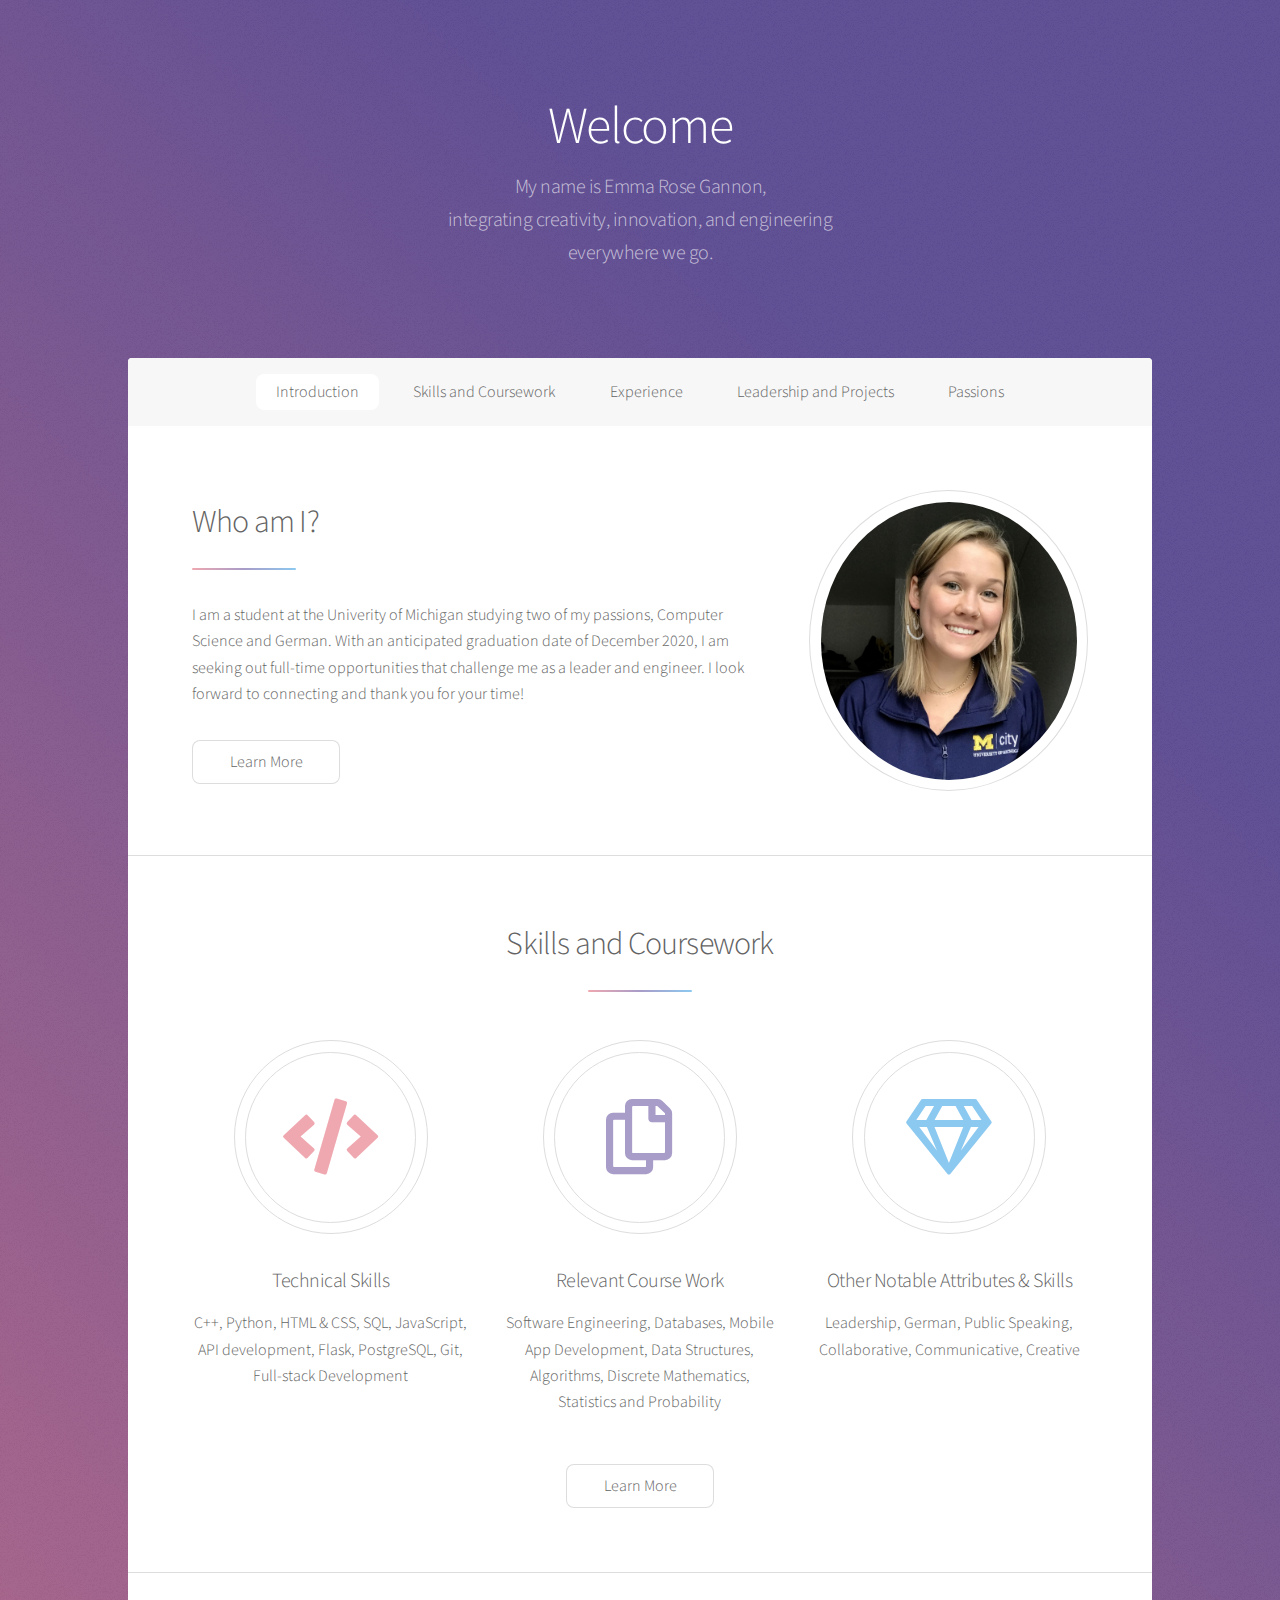
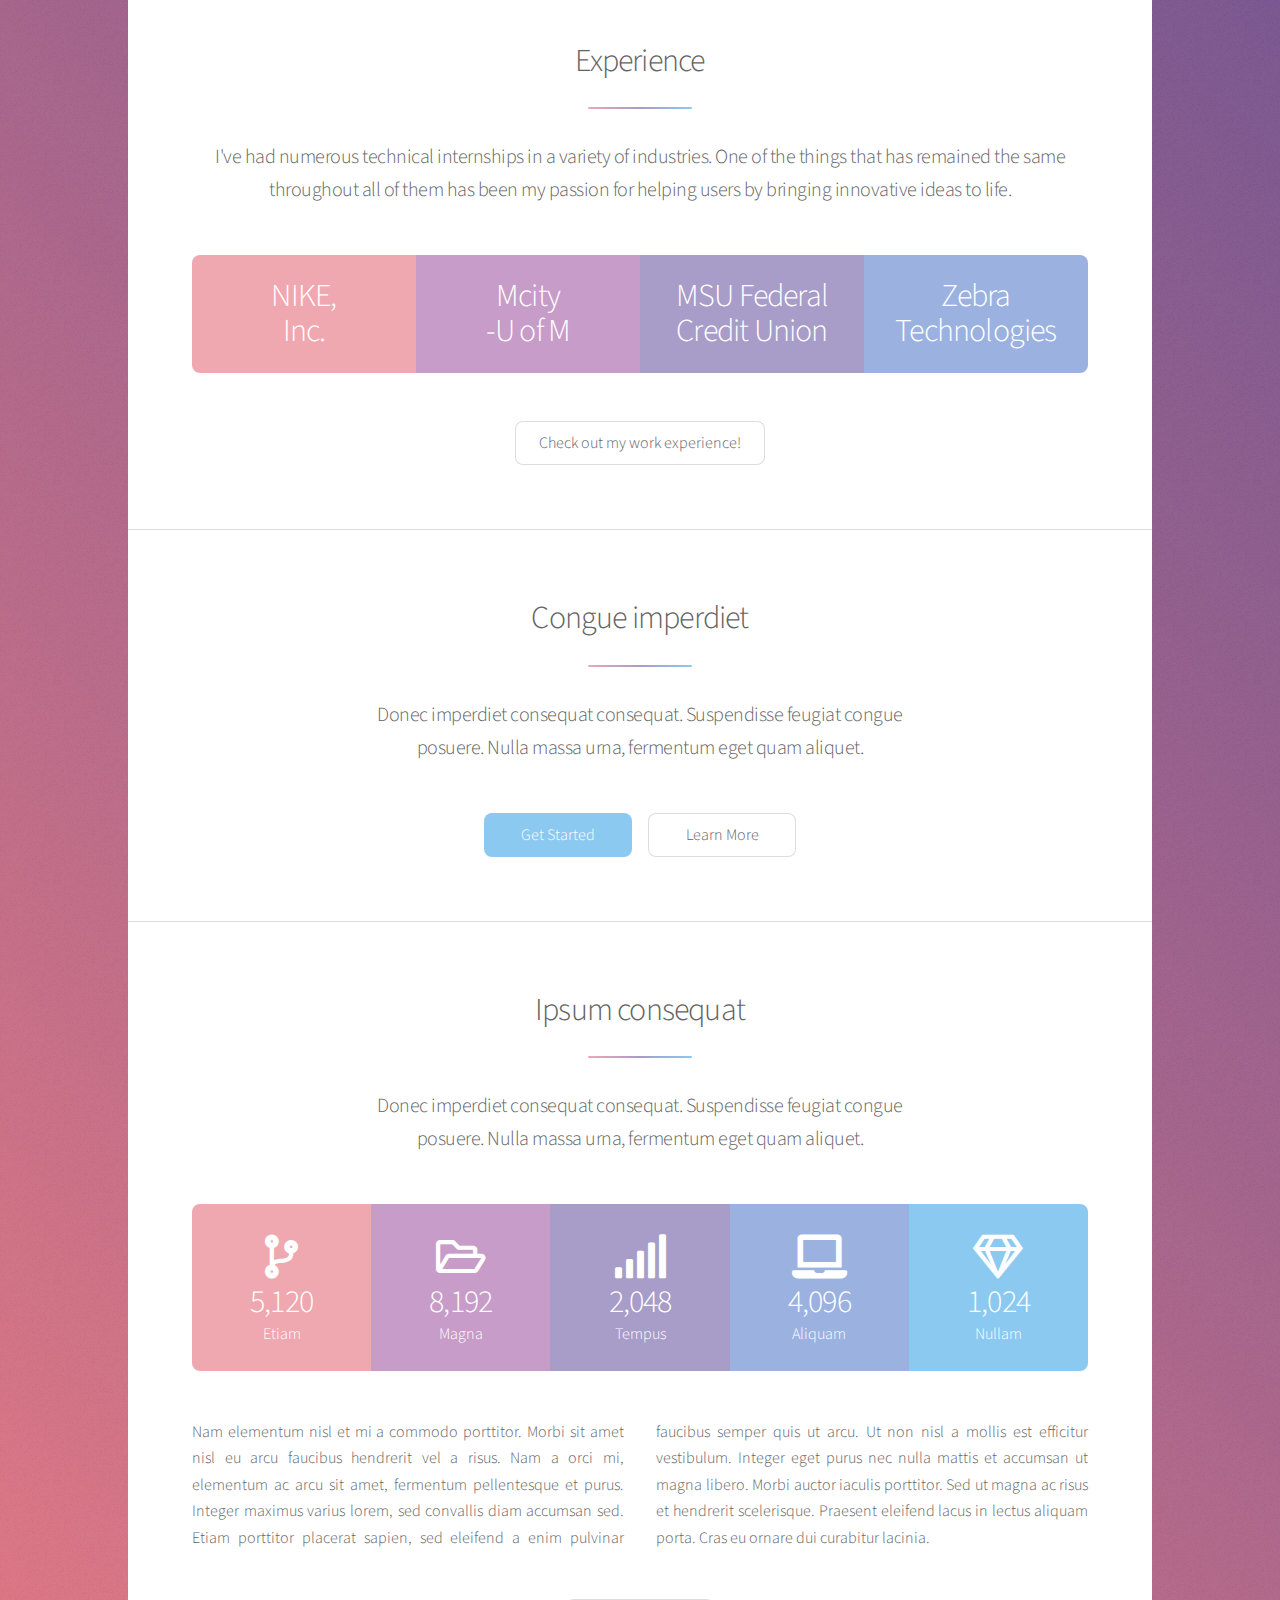
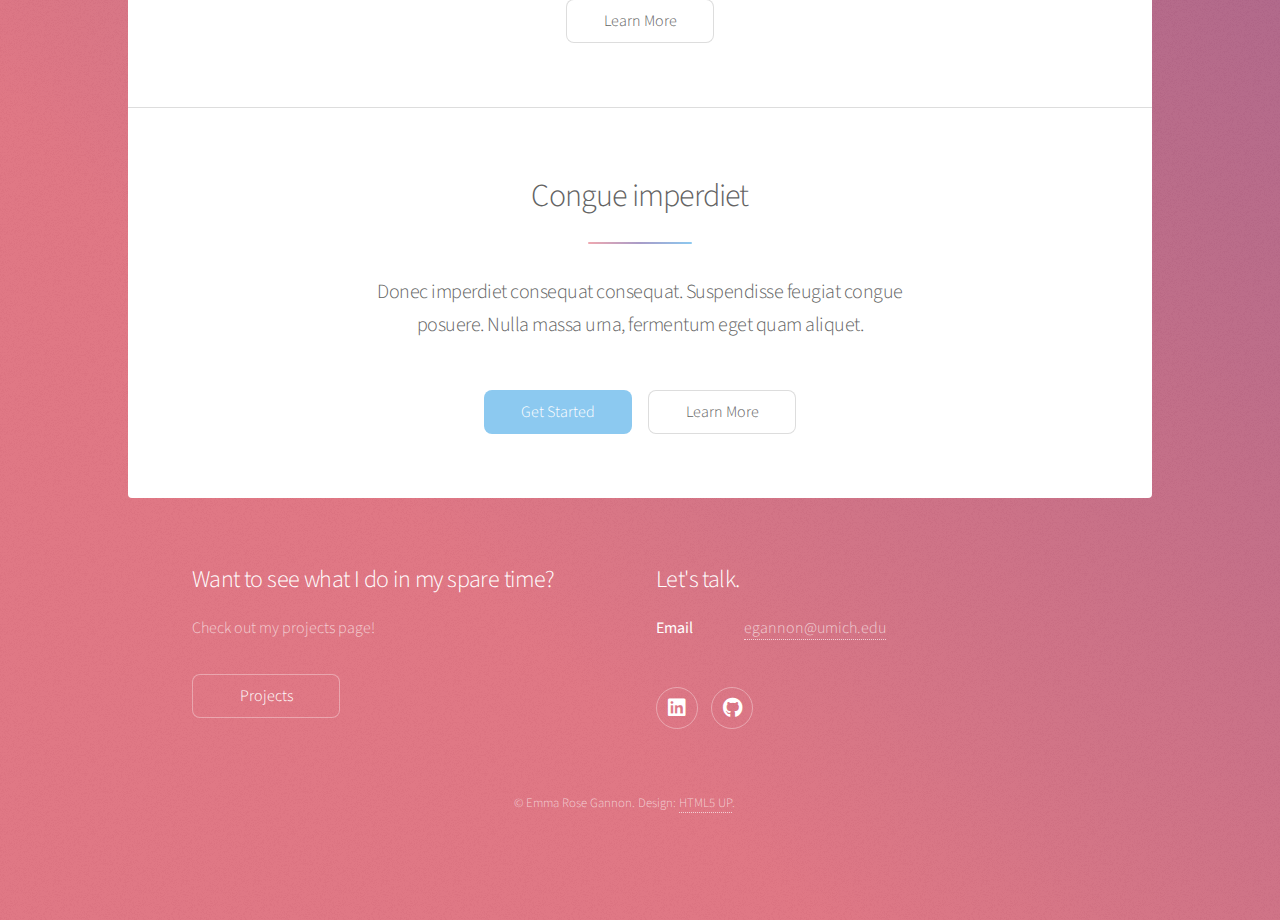
==== commit 6290928c: "Reverting design" ====
--- a/index.html
+++ b/index.html
@@ -1,12 +1,12 @@
 <!DOCTYPE HTML>
 <!--
-	Photon by HTML5 UP
+	Stellar by HTML5 UP
 	html5up.net | @ajlkn
 	Free for personal and commercial use under the CCA 3.0 license (html5up.net/license)
 -->
 <html>
 	<head>
-		<title>Photon by HTML5 UP</title>
+		<title>Emma Rose Gannon</title>
 		<meta charset="utf-8" />
 		<meta name="viewport" content="width=device-width, initial-scale=1, user-scalable=no" />
 		<link rel="stylesheet" href="assets/css/main.css" />
@@ -14,449 +14,210 @@
 	</head>
 	<body class="is-preload">
 
-		<!-- Header -->
-			<section id="header">
-				<div class="inner">
-					<span class="icon solid major fa-cloud"></span>
-					<h1>Hi, I'm <strong>Photon</strong>, another fine<br />
-					little freebie from <a href="http://html5up.net">HTML5 UP</a>.</h1>
-					<p>Accumsan feugiat mi commodo erat lorem ipsum, sed magna<br />
-					lobortis feugiat sapien sed etiam volutpat accumsan.</p>
-					<ul class="actions special">
-						<li><a href="#one" class="button scrolly">Discover</a></li>
-					</ul>
-				</div>
-			</section>
-
-		<!-- One -->
-			<section id="one" class="main style1">
-				<div class="container">
-					<div class="row gtr-150">
-						<div class="col-6 col-12-medium">
-							<header class="major">
-								<h2>Lorem ipsum dolor adipiscing<br />
-								amet dolor consequat</h2>
-							</header>
-							<p>Adipiscing a commodo ante nunc accumsan et interdum mi ante adipiscing. A nunc lobortis non nisl amet vis sed volutpat aclacus nascetur ac non. Lorem curae et ante amet sapien sed tempus adipiscing id accumsan.</p>
-						</div>
-						<div class="col-6 col-12-medium imp-medium">
-							<span class="image fit"><img src="images/pic01.jpg" alt="" /></span>
-						</div>
+		<!-- Wrapper -->
+			<div id="wrapper">
+
+				<!-- Header -->
+					<header id="header" class="alt">
+						<!-- <span class="logo"><img src="images/logo.svg" alt="" /></span> -->
+						<h1>Welcome</h1>
+						<p>My name is Emma Rose Gannon,<br />
+						integrating creativity, innovation, and engineering <br />
+						everywhere we go.
+					</header>
+
+				<!-- Nav -->
+					<nav id="nav">
+						<ul>
+							<li><a href="index.html" class="active">Introduction</a></li>
+							<li><a href="skills.html">Skills and Coursework</a></li>
+							<li><a href="experience.html">Experience</a></li>
+							<li><a href="leadership.html">Leadership and Projects</a></li>
+							<li><a href="passions.html">Passions</a></li>
+						</ul>
+					</nav>
+
+				<!-- Main -->
+					<div id="main">
+
+						<!-- Introduction -->
+							<section id="intro" class="main">
+								<div class="spotlight">
+									<div class="content">
+										<header class="major">
+											<h2>Who am I?</h2>
+										</header>
+										<p>I am a student at the Univerity of Michigan studying two of my passions, 
+											Computer Science and German. With an anticipated graduation date of December 2020, 
+											I am seeking out full-time opportunities that challenge me as a leader and engineer.
+											I look forward to connecting and thank you for your time!</p>
+										<ul class="actions">
+											<li><a href="generic.html" class="button">Learn More</a></li>
+										</ul>
+									</div>
+									<span class="image"><img src="images/portrait.png" alt="Photo of Emma" /></span>
+								</div>
+							</section>
+
+						<!-- First Section -->
+							<section id="first" class="main special">
+								<header class="major">
+									<h2>Skills and Coursework</h2>
+								</header>
+								<ul class="features">
+									<li>
+										<span class="icon solid major style1 fa-code"></span>
+										<h3>Technical Skills</h3>
+										<p>C++, Python, HTML & CSS, SQL, JavaScript, API development, Flask, PostgreSQL, Git, Full-stack Development</p>
+									</li>
+									<li>
+										<span class="icon major style3 fa-copy"></span>
+										<h3>Relevant Course Work</h3>
+										<p>Software Engineering, Databases, Mobile App Development, Data Structures, Algorithms, Discrete Mathematics, Statistics and Probability</p>
+									</li>
+									<li>
+										<span class="icon major style5 fa-gem"></span>
+										<h3>Other Notable Attributes & Skills</h3>
+										<p>Leadership, German, Public Speaking, Collaborative, Communicative, Creative</p>
+									</li>
+								</ul>
+								<footer class="major">
+									<ul class="actions special">
+										<li><a href="generic.html" class="button">Learn More</a></li>
+									</ul>
+								</footer>
+							</section>
+
+						<!-- Second Section -->
+							<section id="second" class="main special">
+								<header class="major">
+									<h2>Experience</h2>
+									<p>I've had numerous technical internships in a variety of industries. One of the things that has remained the same throughout all of them has been my passion for helping users by bringing innovative ideas to life.</p>
+								</header>
+								<ul class="statistics">
+									<li class="style1">
+										
+										<strong>NIKE,<br>Inc.</strong>
+									</li>
+									<li class="style2">
+										
+										<strong>Mcity<br>-U of M</strong>
+									</li>
+									<li class="style3">
+										
+										<strong>MSU Federal Credit Union</strong>
+									</li>
+									<li class="style4">
+										
+										<strong>Zebra Technologies</strong>
+									</li>
+								</ul>
+								<!-- <p class="content">During my internship I contributed to the development of web services utilizing a Python stack (Flask/Redis/PostgreSQL) to automate complex tests and control of the 32-acre test facility. This experience helped me discover my interest in back-end development and expand my skillset as an engineer.</p> -->
+								<footer class="major">
+									<ul class="actions special">
+										<li><a href="experience.html" class="button">Check out my work experience!</a></li>
+									</ul>
+								</footer>
+							</section>
+
+						<!-- Get Started -->
+							<section id="cta" class="main special">
+								<header class="major">
+									<h2>Congue imperdiet</h2>
+									<p>Donec imperdiet consequat consequat. Suspendisse feugiat congue<br />
+									posuere. Nulla massa urna, fermentum eget quam aliquet.</p>
+								</header>
+								<footer class="major">
+									<ul class="actions special">
+										<li><a href="generic.html" class="button primary">Get Started</a></li>
+										<li><a href="generic.html" class="button">Learn More</a></li>
+									</ul>
+								</footer>
+							</section>
+						
+						<!-- Third Section -->
+						<section id="third" class="main special">
+								<header class="major">
+									<h2>Ipsum consequat</h2>
+									<p>Donec imperdiet consequat consequat. Suspendisse feugiat congue<br />
+									posuere. Nulla massa urna, fermentum eget quam aliquet.</p>
+								</header>
+								<ul class="statistics">
+									<li class="style1">
+										<span class="icon solid fa-code-branch"></span>
+										<strong>5,120</strong> Etiam
+									</li>
+									<li class="style2">
+										<span class="icon fa-folder-open"></span>
+										<strong>8,192</strong> Magna
+									</li>
+									<li class="style3">
+										<span class="icon solid fa-signal"></span>
+										<strong>2,048</strong> Tempus
+									</li>
+									<li class="style4">
+										<span class="icon solid fa-laptop"></span>
+										<strong>4,096</strong> Aliquam
+									</li>
+									<li class="style5">
+										<span class="icon fa-gem"></span>
+										<strong>1,024</strong> Nullam
+									</li>
+								</ul>
+								<p class="content">Nam elementum nisl et mi a commodo porttitor. Morbi sit amet nisl eu arcu faucibus hendrerit vel a risus. Nam a orci mi, elementum ac arcu sit amet, fermentum pellentesque et purus. Integer maximus varius lorem, sed convallis diam accumsan sed. Etiam porttitor placerat sapien, sed eleifend a enim pulvinar faucibus semper quis ut arcu. Ut non nisl a mollis est efficitur vestibulum. Integer eget purus nec nulla mattis et accumsan ut magna libero. Morbi auctor iaculis porttitor. Sed ut magna ac risus et hendrerit scelerisque. Praesent eleifend lacus in lectus aliquam porta. Cras eu ornare dui curabitur lacinia.</p>
+								<footer class="major">
+									<ul class="actions special">
+										<li><a href="generic.html" class="button">Learn More</a></li>
+									</ul>
+								</footer>
+							</section>
+
+						<!-- Getting started -->
+							<section id="cta" class="main special">
+								<header class="major">
+									<h2>Congue imperdiet</h2>
+									<p>Donec imperdiet consequat consequat. Suspendisse feugiat congue<br />
+									posuere. Nulla massa urna, fermentum eget quam aliquet.</p>
+								</header>
+								<footer class="major">
+									<ul class="actions special">
+										<li><a href="generic.html" class="button primary">Get Started</a></li>
+										<li><a href="generic.html" class="button">Learn More</a></li>
+									</ul>
+								</footer>
+							</section>
+
+
 					</div>
-				</div>
-			</section>
-
-		<!-- Two -->
-			<section id="two" class="main style2">
-				<div class="container">
-					<div class="row gtr-150">
-						<div class="col-6 col-12-medium">
-							<ul class="major-icons">
-								<li><span class="icon solid style1 major fa-code"></span></li>
-								<li><span class="icon solid style2 major fa-bolt"></span></li>
-								<li><span class="icon solid style3 major fa-camera-retro"></span></li>
-								<li><span class="icon solid style4 major fa-cog"></span></li>
-								<li><span class="icon solid style5 major fa-desktop"></span></li>
-								<li><span class="icon solid style6 major fa-calendar"></span></li>
-							</ul>
-						</div>
-						<div class="col-6 col-12-medium">
-							<header class="major">
-								<h2>Lorem ipsum dolor adipiscing<br />
-								amet dolor consequat</h2>
-							</header>
-							<p>Adipiscing a commodo ante nunc accumsan interdum mi ante adipiscing. A nunc lobortis non nisl amet vis volutpat aclacus nascetur ac non. Lorem curae eu ante amet sapien in tempus ac. Adipiscing id accumsan adipiscing ipsum.</p>
-							<p>Blandit faucibus proin. Ac aliquam integer adipiscing enim non praesent vis commodo nunc phasellus cubilia ac risus accumsan. Accumsan blandit. Lobortis phasellus non lobortis dit varius mi varius accumsan lobortis. Blandit ante aliquam lacinia lorem lobortis semper morbi col faucibus vitae integer placerat accumsan orci eu mi odio tempus adipiscing adipiscing adipiscing curae consequat feugiat etiam dolore.</p>
-							<p>Adipiscing a commodo ante nunc accumsan interdum mi ante adipiscing. A nunc lobortis non nisl amet vis volutpat aclacus nascetur ac non. Lorem curae eu ante amet sapien in tempus ac. Adipiscing id accumsan adipiscing ipsum.</p>
-						</div>
-					</div>
-				</div>
-			</section>
-
-		<!-- Three -->
-			<section id="three" class="main style1 special">
-				<div class="container">
-					<header class="major">
-						<h2>Adipiscing amet consequat</h2>
-					</header>
-					<p>Ante nunc accumsan et aclacus nascetur ac ante amet sapien sed.</p>
-					<div class="row gtr-150">
-						<div class="col-4 col-12-medium">
-							<span class="image fit"><img src="images/pic02.jpg" alt="" /></span>
-							<h3>Magna feugiat lorem</h3>
-							<p>Adipiscing a commodo ante nunc magna lorem et interdum mi ante nunc lobortis non amet vis sed volutpat et nascetur.</p>
-							<ul class="actions special">
-								<li><a href="#" class="button">More</a></li>
-							</ul>
-						</div>
-						<div class="col-4 col-12-medium">
-							<span class="image fit"><img src="images/pic03.jpg" alt="" /></span>
-							<h3>Magna feugiat lorem</h3>
-							<p>Adipiscing a commodo ante nunc magna lorem et interdum mi ante nunc lobortis non amet vis sed volutpat et nascetur.</p>
-							<ul class="actions special">
-								<li><a href="#" class="button">More</a></li>
-							</ul>
-						</div>
-						<div class="col-4 col-12-medium">
-							<span class="image fit"><img src="images/pic04.jpg" alt="" /></span>
-							<h3>Magna feugiat lorem</h3>
-							<p>Adipiscing a commodo ante nunc magna lorem et interdum mi ante nunc lobortis non amet vis sed volutpat et nascetur.</p>
-							<ul class="actions special">
-								<li><a href="#" class="button">More</a></li>
-							</ul>
-						</div>
-					</div>
-				</div>
-			</section>
-
-		<!-- Four -->
-			<section id="four" class="main style2 special">
-				<div class="container">
-					<header class="major">
-						<h2>Ipsum feugiat consequat?</h2>
-					</header>
-					<p>Sed lacus nascetur ac ante amet sapien.</p>
-					<ul class="actions special">
-						<li><a href="#" class="button wide primary">Sign Up</a></li>
-						<li><a href="#" class="button wide">Learn More</a></li>
-					</ul>
-				</div>
-			</section>
-
-		<!-- Five -->
-		<!--
-			<section id="five" class="main style1">
-				<div class="container">
-					<header class="major special">
-						<h2>Elements</h2>
-					</header>
-
+
+				<!-- Footer -->
+				<footer id="footer">
 					<section>
-						<h4>Text</h4>
-						<p>This is <b>bold</b> and this is <strong>strong</strong>. This is <i>italic</i> and this is <em>emphasized</em>.
-						This is <sup>superscript</sup> text and this is <sub>subscript</sub> text.
-						This is <u>underlined</u> and this is code: <code>for (;;) { ... }</code>. Finally, <a href="#">this is a link</a>.</p>
-						<hr />
-						<header>
-							<h4>Heading with a Subtitle</h4>
-							<p>Lorem ipsum dolor sit amet nullam id egestas urna aliquam</p>
-						</header>
-						<p>Nunc lacinia ante nunc ac lobortis. Interdum adipiscing gravida odio porttitor sem non mi integer non faucibus ornare mi ut ante amet placerat aliquet. Volutpat eu sed ante lacinia sapien lorem accumsan varius montes viverra nibh in adipiscing blandit tempus accumsan.</p>
-						<header>
-							<h5>Heading with a Subtitle</h5>
-							<p>Lorem ipsum dolor sit amet nullam id egestas urna aliquam</p>
-						</header>
-						<p>Nunc lacinia ante nunc ac lobortis. Interdum adipiscing gravida odio porttitor sem non mi integer non faucibus ornare mi ut ante amet placerat aliquet. Volutpat eu sed ante lacinia sapien lorem accumsan varius montes viverra nibh in adipiscing blandit tempus accumsan.</p>
-						<hr />
-						<h2>Heading Level 2</h2>
-						<h3>Heading Level 3</h3>
-						<h4>Heading Level 4</h4>
-						<h5>Heading Level 5</h5>
-						<h6>Heading Level 6</h6>
-						<hr />
-						<h5>Blockquote</h5>
-						<blockquote>Fringilla nisl. Donec accumsan interdum nisi, quis tincidunt felis sagittis eget tempus euismod. Vestibulum ante ipsum primis in faucibus vestibulum. Blandit adipiscing eu felis iaculis volutpat ac adipiscing accumsan faucibus. Vestibulum ante ipsum primis in faucibus lorem ipsum dolor sit amet nullam adipiscing eu felis.</blockquote>
-						<h5>Preformatted</h5>
-						<pre><code>i = 0;
-
-while (!deck.isInOrder()) {
-print 'Iteration ' + i;
-deck.shuffle();
-i++;
-}
-
-print 'It took ' + i + ' iterations to sort the deck.';</code></pre>
-					</section>
-
-					<section>
-						<h4>Lists</h4>
-						<div class="row">
-							<div class="col-6 col-12-medium">
-								<h5>Unordered</h5>
-								<ul>
-									<li>Dolor pulvinar etiam.</li>
-									<li>Sagittis adipiscing.</li>
-									<li>Felis enim feugiat.</li>
-								</ul>
-								<h5>Alternate</h5>
-								<ul class="alt">
-									<li>Dolor pulvinar etiam.</li>
-									<li>Sagittis adipiscing.</li>
-									<li>Felis enim feugiat.</li>
-								</ul>
-							</div>
-							<div class="col-6 col-12-medium">
-								<h5>Ordered</h5>
-								<ol>
-									<li>Dolor pulvinar etiam.</li>
-									<li>Etiam vel felis viverra.</li>
-									<li>Felis enim feugiat.</li>
-									<li>Dolor pulvinar etiam.</li>
-									<li>Etiam vel felis lorem.</li>
-									<li>Felis enim et feugiat.</li>
-								</ol>
-								<h5>Icons</h5>
-								<ul class="icons">
-									<li><a href="#" class="icon brands fa-twitter"><span class="label">Twitter</span></a></li>
-									<li><a href="#" class="icon brands fa-facebook-f"><span class="label">Facebook</span></a></li>
-									<li><a href="#" class="icon brands fa-instagram"><span class="label">Instagram</span></a></li>
-									<li><a href="#" class="icon brands fa-github"><span class="label">Github</span></a></li>
-								</ul>
-							</div>
-						</div>
-						<h5>Actions</h5>
-						<div class="row">
-							<div class="col-6 col-12-medium">
-								<ul class="actions">
-									<li><a href="#" class="button primary">Default</a></li>
-									<li><a href="#" class="button">Default</a></li>
-								</ul>
-								<ul class="actions small">
-									<li><a href="#" class="button primary small">Small</a></li>
-									<li><a href="#" class="button small">Small</a></li>
-								</ul>
-								<ul class="actions stacked">
-									<li><a href="#" class="button primary">Default</a></li>
-									<li><a href="#" class="button">Default</a></li>
-								</ul>
-								<ul class="actions stacked">
-									<li><a href="#" class="button primary small">Small</a></li>
-									<li><a href="#" class="button small">Small</a></li>
-								</ul>
-							</div>
-							<div class="col-6 col-12-medium">
-								<ul class="actions stacked">
-									<li><a href="#" class="button primary fit">Default</a></li>
-									<li><a href="#" class="button fit">Default</a></li>
-								</ul>
-								<ul class="actions stacked">
-									<li><a href="#" class="button primary small fit">Small</a></li>
-									<li><a href="#" class="button small fit">Small</a></li>
-								</ul>
-							</div>
-						</div>
-					</section>
-
-					<section>
-						<h4>Table</h4>
-						<h5>Default</h5>
-						<div class="table-wrapper">
-							<table>
-								<thead>
-									<tr>
-										<th>Name</th>
-										<th>Description</th>
-										<th>Price</th>
-									</tr>
-								</thead>
-								<tbody>
-									<tr>
-										<td>Item One</td>
-										<td>Ante turpis integer aliquet porttitor.</td>
-										<td>29.99</td>
-									</tr>
-									<tr>
-										<td>Item Two</td>
-										<td>Vis ac commodo adipiscing arcu aliquet.</td>
-										<td>19.99</td>
-									</tr>
-									<tr>
-										<td>Item Three</td>
-										<td> Morbi faucibus arcu accumsan lorem.</td>
-										<td>29.99</td>
-									</tr>
-									<tr>
-										<td>Item Four</td>
-										<td>Vitae integer tempus condimentum.</td>
-										<td>19.99</td>
-									</tr>
-									<tr>
-										<td>Item Five</td>
-										<td>Ante turpis integer aliquet porttitor.</td>
-										<td>29.99</td>
-									</tr>
-								</tbody>
-								<tfoot>
-									<tr>
-										<td colspan="2"></td>
-										<td>100.00</td>
-									</tr>
-								</tfoot>
-							</table>
-						</div>
-
-						<h5>Alternate</h5>
-						<div class="table-wrapper">
-							<table class="alt">
-								<thead>
-									<tr>
-										<th>Name</th>
-										<th>Description</th>
-										<th>Price</th>
-									</tr>
-								</thead>
-								<tbody>
-									<tr>
-										<td>Item One</td>
-										<td>Ante turpis integer aliquet porttitor.</td>
-										<td>29.99</td>
-									</tr>
-									<tr>
-										<td>Item Two</td>
-										<td>Vis ac commodo adipiscing arcu aliquet.</td>
-										<td>19.99</td>
-									</tr>
-									<tr>
-										<td>Item Three</td>
-										<td> Morbi faucibus arcu accumsan lorem.</td>
-										<td>29.99</td>
-									</tr>
-									<tr>
-										<td>Item Four</td>
-										<td>Vitae integer tempus condimentum.</td>
-										<td>19.99</td>
-									</tr>
-									<tr>
-										<td>Item Five</td>
-										<td>Ante turpis integer aliquet porttitor.</td>
-										<td>29.99</td>
-									</tr>
-								</tbody>
-								<tfoot>
-									<tr>
-										<td colspan="2"></td>
-										<td>100.00</td>
-									</tr>
-								</tfoot>
-							</table>
-						</div>
-					</section>
-
-					<section>
-						<h4>Buttons</h4>
+						<h2>Want to see what I do in my spare time?</h2>
+						<p>Check out my projects page!</p>
 						<ul class="actions">
-							<li><a href="#" class="button primary">Primary</a></li>
-							<li><a href="#" class="button">Default</a></li>
-						</ul>
-						<ul class="actions">
-							<li><a href="#" class="button large">Large</a></li>
-							<li><a href="#" class="button">Default</a></li>
-							<li><a href="#" class="button small">Small</a></li>
-						</ul>
-						<ul class="actions fit">
-							<li><a href="#" class="button fit">Fit</a></li>
-							<li><a href="#" class="button primary fit">Fit</a></li>
-							<li><a href="#" class="button fit">Fit</a></li>
-						</ul>
-						<ul class="actions fit small">
-							<li><a href="#" class="button primary fit small">Fit + Small</a></li>
-							<li><a href="#" class="button fit small">Fit + Small</a></li>
-							<li><a href="#" class="button primary fit small">Fit + Small</a></li>
-						</ul>
-						<ul class="actions">
-							<li><a href="#" class="button primary icon solid fa-download">Icon</a></li>
-							<li><a href="#" class="button icon solid fa-download">Icon</a></li>
-						</ul>
-						<ul class="actions">
-							<li><span class="button primary disabled">Disabled</span></li>
-							<li><span class="button disabled">Disabled</span></li>
+							<li><a href="projects.html" class="button">Projects</a></li>
 						</ul>
 					</section>
-
 					<section>
-						<h4>Form</h4>
-						<form method="post" action="#">
-							<div class="row gtr-uniform gtr-50">
-								<div class="col-6 col-12-xsmall">
-									<input type="text" name="demo-name" id="demo-name" value="" placeholder="Name" />
-								</div>
-								<div class="col-6 col-12-xsmall">
-									<input type="email" name="demo-email" id="demo-email" value="" placeholder="Email" />
-								</div>
-								<div class="col-12">
-									<select name="demo-category" id="demo-category">
-										<option value="">- Category -</option>
-										<option value="1">Manufacturing</option>
-										<option value="1">Shipping</option>
-										<option value="1">Administration</option>
-										<option value="1">Human Resources</option>
-									</select>
-								</div>
-								<div class="col-4 col-12-small">
-									<input type="radio" id="demo-priority-low" name="demo-priority" checked>
-									<label for="demo-priority-low">Low</label>
-								</div>
-								<div class="col-4 col-12-small">
-									<input type="radio" id="demo-priority-normal" name="demo-priority">
-									<label for="demo-priority-normal">Normal</label>
-								</div>
-								<div class="col-4 col-12-small">
-									<input type="radio" id="demo-priority-high" name="demo-priority">
-									<label for="demo-priority-high">High</label>
-								</div>
-								<div class="col-6 col-12-small">
-									<input type="checkbox" id="demo-copy" name="demo-copy">
-									<label for="demo-copy">Email me a copy</label>
-								</div>
-								<div class="col-6 col-12-small">
-									<input type="checkbox" id="demo-human" name="demo-human" checked>
-									<label for="demo-human">Not a robot</label>
-								</div>
-								<div class="col-12">
-									<textarea name="demo-message" id="demo-message" placeholder="Enter your message" rows="6"></textarea>
-								</div>
-								<div class="col-12">
-									<ul class="actions">
-										<li><input type="submit" value="Send Message" class="primary" /></li>
-										<li><input type="reset" value="Reset" /></li>
-									</ul>
-								</div>
-							</div>
-						</form>
+						<h2>Let's talk.</h2>
+						<dl class="alt">
+							<dt>Email</dt>
+							<dd><a href="#">egannon@umich.edu</a></dd>
+						</dl>
+						<ul class="icons">
+							<li><a href="https://www.linkedin.com/in/emma-gannon/" class="icon brands fa-linkedin alt"><span class="label">LinkedIn</span></a></li>
+							<li><a href="https://github.com/egannon" class="icon brands fa-github alt"><span class="label">GitHub</span></a></li>
+						</ul>
 					</section>
-
-					<section>
-						<h4>Image</h4>
-						<h5>Fit</h5>
-						<div class="box alt">
-							<div class="row gtr-uniform gtr-50">
-								<div class="col-12"><span class="image fit"><img src="images/pic06.jpg" alt="" /></span></div>
-								<div class="col-4"><span class="image fit"><img src="images/pic02.jpg" alt="" /></span></div>
-								<div class="col-4"><span class="image fit"><img src="images/pic03.jpg" alt="" /></span></div>
-								<div class="col-4"><span class="image fit"><img src="images/pic04.jpg" alt="" /></span></div>
-								<div class="col-4"><span class="image fit"><img src="images/pic03.jpg" alt="" /></span></div>
-								<div class="col-4"><span class="image fit"><img src="images/pic04.jpg" alt="" /></span></div>
-								<div class="col-4"><span class="image fit"><img src="images/pic02.jpg" alt="" /></span></div>
-								<div class="col-4"><span class="image fit"><img src="images/pic04.jpg" alt="" /></span></div>
-								<div class="col-4"><span class="image fit"><img src="images/pic02.jpg" alt="" /></span></div>
-								<div class="col-4"><span class="image fit"><img src="images/pic03.jpg" alt="" /></span></div>
-							</div>
-						</div>
-						<h5>Left &amp; Right</h5>
-						<p><span class="image left"><img src="images/pic05.jpg" alt="" /></span>Fringilla nisl. Donec accumsan interdum nisi, quis tincidunt felis sagittis eget. tempus euismod. Vestibulum ante ipsum primis in faucibus vestibulum. Blandit adipiscing eu felis iaculis volutpat ac adipiscing accumsan eu faucibus. Integer ac pellentesque praesent tincidunt felis sagittis eget. tempus euismod. Vestibulum ante ipsum primis in faucibus vestibulum. Blandit adipiscing eu felis iaculis volutpat ac adipiscing accumsan eu faucibus. Integer ac pellentesque praesent. Donec accumsan interdum nisi, quis tincidunt felis sagittis eget. tempus euismod. Vestibulum ante ipsum primis in faucibus vestibulum. Blandit adipiscing eu felis iaculis volutpat ac adipiscing accumsan eu faucibus. Integer ac pellentesque praesent tincidunt felis sagittis eget. tempus euismod. Vestibulum ante ipsum primis in faucibus vestibulum. Blandit adipiscing eu felis iaculis volutpat ac adipiscing accumsan eu faucibus. Integer ac pellentesque praesent. Blandit adipiscing eu felis iaculis volutpat ac adipiscing accumsan eu faucibus. Integer ac pellentesque praesent tincidunt felis sagittis eget. tempus euismod. Vestibulum ante ipsum primis in faucibus vestibulum. Blandit adipiscing eu felis iaculis volutpat ac adipiscing accumsan eu faucibus. Integer ac pellentesque praesent.</p>
-						<p><span class="image right"><img src="images/pic05.jpg" alt="" /></span>Fringilla nisl. Donec accumsan interdum nisi, quis tincidunt felis sagittis eget. tempus euismod. Vestibulum ante ipsum primis in faucibus vestibulum. Blandit adipiscing eu felis iaculis volutpat ac adipiscing accumsan eu faucibus. Integer ac pellentesque praesent tincidunt felis sagittis eget. tempus euismod. Vestibulum ante ipsum primis in faucibus vestibulum. Blandit adipiscing eu felis iaculis volutpat ac adipiscing accumsan eu faucibus. Integer ac pellentesque praesent. Donec accumsan interdum nisi, quis tincidunt felis sagittis eget. tempus euismod. Vestibulum ante ipsum primis in faucibus vestibulum. Blandit adipiscing eu felis iaculis volutpat ac adipiscing accumsan eu faucibus. Integer ac pellentesque praesent tincidunt felis sagittis eget. tempus euismod. Vestibulum ante ipsum primis in faucibus vestibulum. Blandit adipiscing eu felis iaculis volutpat ac adipiscing accumsan eu faucibus. Integer ac pellentesque praesent. Blandit adipiscing eu felis iaculis volutpat ac adipiscing accumsan eu faucibus. Integer ac pellentesque praesent tincidunt felis sagittis eget. tempus euismod. Vestibulum ante ipsum primis in faucibus vestibulum. Blandit adipiscing eu felis iaculis volutpat ac adipiscing accumsan eu faucibus. Integer ac pellentesque praesent.</p>
-					</section>
-
-				</div>
-			</section>
-		-->
-
-		<!-- Footer -->
-			<section id="footer">
-				<ul class="icons">
-					<li><a href="#" class="icon brands alt fa-twitter"><span class="label">Twitter</span></a></li>
-					<li><a href="#" class="icon brands alt fa-facebook-f"><span class="label">Facebook</span></a></li>
-					<li><a href="#" class="icon brands alt fa-instagram"><span class="label">Instagram</span></a></li>
-					<li><a href="#" class="icon brands alt fa-github"><span class="label">GitHub</span></a></li>
-					<li><a href="#" class="icon solid alt fa-envelope"><span class="label">Email</span></a></li>
-				</ul>
-				<ul class="copyright">
-					<li>&copy; Untitled</li><li>Design: <a href="http://html5up.net">HTML5 UP</a></li>
-				</ul>
-			</section>
+					<p class="copyright">&copy; Emma Rose Gannon. Design: <a href="https://html5up.net">HTML5 UP</a>.</p>
+				</footer>
+
+			</div>
 
 		<!-- Scripts -->
 			<script src="assets/js/jquery.min.js"></script>
+			<script src="assets/js/jquery.scrollex.min.js"></script>
 			<script src="assets/js/jquery.scrolly.min.js"></script>
 			<script src="assets/js/browser.min.js"></script>
 			<script src="assets/js/breakpoints.min.js"></script>
--- a/assets/css/main.css
+++ b/assets/css/main.css
@@ -1,8 +1,8 @@
-@import url("fontawesome-all.min.css");
-@import url("https://fonts.googleapis.com/css?family=Source+Sans+Pro:300,300italic,400,400italic");
+@import url(fontawesome-all.min.css);
+@import 'https://fonts.googleapis.com/css?family=Source+Sans+Pro:300,400';
 
 /*
-	Photon by HTML5 UP
+	Stellar by HTML5 UP
 	html5up.net | @ajlkn
 	Free for personal and commercial use under the CCA 3.0 license (html5up.net/license)
 */
@@ -74,6 +74,22 @@
 
 /* Basic */
 
+	@-ms-viewport {
+		width: device-width;
+	}
+
+	body {
+		-ms-overflow-style: scrollbar;
+	}
+
+	@media screen and (max-width: 480px) {
+
+		html, body {
+			min-width: 320px;
+		}
+
+	}
+
 	html {
 		box-sizing: border-box;
 	}
@@ -83,7 +99,11 @@
 	}
 
 	body {
-		background: #fff;
+		background-color: #935d8c;
+		background-image: url("images/overlay.png"), -moz-linear-gradient(45deg, #e37682 15%, #5f4d93 85%);
+		background-image: url("images/overlay.png"), -webkit-linear-gradient(45deg, #e37682 15%, #5f4d93 85%);
+		background-image: url("images/overlay.png"), -ms-linear-gradient(45deg, #e37682 15%, #5f4d93 85%);
+		background-image: url("images/overlay.png"), linear-gradient(45deg, #e37682 15%, #5f4d93 85%);
 	}
 
 		body.is-preload *, body.is-preload *:before, body.is-preload *:after {
@@ -97,31 +117,59 @@
 			transition: none !important;
 		}
 
+/* Type */
+
+	body {
+		background-color: #935d8c;
+		color: rgba(255, 255, 255, 0.65);
+	}
+
 	body, input, select, textarea {
-		color: #666;
 		font-family: "Source Sans Pro", Helvetica, sans-serif;
-		font-size: 16pt;
+		font-size: 17pt;
 		font-weight: 300;
-		line-height: 1.65em;
-	}
+		line-height: 1.65;
+	}
+
+		@media screen and (max-width: 1680px) {
+
+			body, input, select, textarea {
+				font-size: 14pt;
+			}
+
+		}
+
+		@media screen and (max-width: 1280px) {
+
+			body, input, select, textarea {
+				font-size: 12pt;
+			}
+
+		}
+
+		@media screen and (max-width: 360px) {
+
+			body, input, select, textarea {
+				font-size: 11pt;
+			}
+
+		}
 
 	a {
-		-moz-transition: color 0.2s ease-in-out, border-color 0.2s ease-in-out;
-		-webkit-transition: color 0.2s ease-in-out, border-color 0.2s ease-in-out;
-		-ms-transition: color 0.2s ease-in-out, border-color 0.2s ease-in-out;
-		transition: color 0.2s ease-in-out, border-color 0.2s ease-in-out;
-		border-bottom: dotted 1px #666;
+		-moz-transition: color 0.2s ease, border-bottom 0.2s ease;
+		-webkit-transition: color 0.2s ease, border-bottom 0.2s ease;
+		-ms-transition: color 0.2s ease, border-bottom 0.2s ease;
+		transition: color 0.2s ease, border-bottom 0.2s ease;
+		text-decoration: none;
+		border-bottom: dotted 1px;
 		color: inherit;
-		text-decoration: none;
 	}
 
 		a:hover {
-			border-bottom-color: transparent !important;
-			color: #6bd4c8;
+			border-bottom-color: transparent;
 		}
 
 	strong, b {
-		color: #555;
 		font-weight: 400;
 	}
 
@@ -133,10 +181,23 @@
 		margin: 0 0 2em 0;
 	}
 
+		p.content {
+			-moz-columns: 20em 2;
+			-webkit-columns: 20em 2;
+			-ms-columns: 20em 2;
+			columns: 20em 2;
+			-moz-column-gap: 2em;
+			-webkit-column-gap: 2em;
+			-ms-column-gap: 2em;
+			column-gap: 2em;
+			text-align: justify;
+		}
+
 	h1, h2, h3, h4, h5, h6 {
-		color: #555;
-		line-height: 1em;
-		margin: 0 0 1em 0;
+		font-weight: 300;
+		line-height: 1.5;
+		margin: 0 0 0.7em 0;
+		letter-spacing: -0.025em;
 	}
 
 		h1 a, h2 a, h3 a, h4 a, h5 a, h6 a {
@@ -145,33 +206,36 @@
 		}
 
 	h1 {
-		font-size: 2.25em;
-		line-height: 1.35em;
+		font-size: 2.5em;
+		line-height: 1.2;
 	}
 
 	h2 {
-		font-size: 2em;
-		line-height: 1.35em;
+		font-size: 1.5em;
 	}
 
 	h3 {
-		font-size: 1.35em;
-		line-height: 1.5em;
+		font-size: 1.25em;
 	}
 
 	h4 {
-		font-size: 1.25em;
-		line-height: 1.5em;
+		font-size: 1.1em;
 	}
 
 	h5 {
 		font-size: 0.9em;
-		line-height: 1.5em;
 	}
 
 	h6 {
 		font-size: 0.7em;
-		line-height: 1.5em;
+	}
+
+	@media screen and (max-width: 736px) {
+
+		h1 {
+			font-size: 2em;
+		}
+
 	}
 
 	sub {
@@ -186,27 +250,16 @@
 		top: -0.5em;
 	}
 
-	hr {
-		border: 0;
-		border-bottom: solid 1px rgba(144, 144, 144, 0.5);
-		margin: 2em 0;
-	}
-
-		hr.major {
-			margin: 3em 0;
-		}
-
 	blockquote {
-		border-left: solid 4px rgba(144, 144, 144, 0.5);
+		border-left: solid 4px;
 		font-style: italic;
 		margin: 0 0 2em 0;
 		padding: 0.5em 0 0.5em 2em;
 	}
 
 	code {
-		background: rgba(144, 144, 144, 0.075);
-		border-radius: 4px;
-		border: solid 1px rgba(144, 144, 144, 0.5);
+		border-radius: 8px;
+		border: solid 1px;
 		font-family: "Courier New", monospace;
 		font-size: 0.9em;
 		margin: 0 0.25em;
@@ -222,11 +275,21 @@
 
 		pre code {
 			display: block;
-			line-height: 1.75em;
+			line-height: 1.75;
 			padding: 1em 1.5em;
 			overflow-x: auto;
 		}
 
+	hr {
+		border: 0;
+		border-bottom: solid 1px;
+		margin: 2em 0;
+	}
+
+		hr.major {
+			margin: 3em 0;
+		}
+
 	.align-left {
 		text-align: left;
 	}
@@ -239,54 +302,34 @@
 		text-align: right;
 	}
 
-/* Container */
-
-	.container {
-		margin: 0 auto;
-		max-width: calc(100% - 4em);
-		width: 60em;
-	}
-
-		.container.xsmall {
-			width: 15em;
-		}
-
-		.container.small {
-			width: 30em;
-		}
-
-		.container.medium {
-			width: 45em;
-		}
-
-		.container.large {
-			width: 75em;
-		}
-
-		.container.xlarge {
-			width: 90em;
-		}
-
-		.container.max {
-			width: 100%;
-		}
-
-		@media screen and (max-width: 980px) {
-
-			.container {
-				max-width: 100% !important;
-				width: 100% !important;
-			}
-
-		}
-
-		@media screen and (max-width: 480px) {
-
-			.container {
-				max-width: calc(100% - 3em);
-			}
-
-		}
+	input, select, textarea {
+		color: #ffffff;
+	}
+
+	a:hover {
+		color: #ffffff;
+	}
+
+	strong, b {
+		color: #ffffff;
+	}
+
+	h1, h2, h3, h4, h5, h6 {
+		color: #ffffff;
+	}
+
+	blockquote {
+		border-left-color: rgba(255, 255, 255, 0.35);
+	}
+
+	code {
+		background: rgba(255, 255, 255, 0.075);
+		border-color: rgba(255, 255, 255, 0.35);
+	}
+
+	hr {
+		border-bottom-color: rgba(255, 255, 255, 0.35);
+	}
 
 /* Row */
 
@@ -448,87 +491,87 @@
 
 		.row.gtr-25 {
 			margin-top: 0;
-			margin-left: -0.5em;
+			margin-left: -0.375em;
 		}
 
 			.row.gtr-25 > * {
-				padding: 0 0 0 0.5em;
+				padding: 0 0 0 0.375em;
 			}
 
 			.row.gtr-25.gtr-uniform {
-				margin-top: -0.5em;
+				margin-top: -0.375em;
 			}
 
 				.row.gtr-25.gtr-uniform > * {
-					padding-top: 0.5em;
+					padding-top: 0.375em;
 				}
 
 		.row.gtr-50 {
 			margin-top: 0;
-			margin-left: -1em;
+			margin-left: -0.75em;
 		}
 
 			.row.gtr-50 > * {
-				padding: 0 0 0 1em;
+				padding: 0 0 0 0.75em;
 			}
 
 			.row.gtr-50.gtr-uniform {
-				margin-top: -1em;
+				margin-top: -0.75em;
 			}
 
 				.row.gtr-50.gtr-uniform > * {
-					padding-top: 1em;
+					padding-top: 0.75em;
 				}
 
 		.row {
 			margin-top: 0;
-			margin-left: -2em;
+			margin-left: -1.5em;
 		}
 
 			.row > * {
-				padding: 0 0 0 2em;
+				padding: 0 0 0 1.5em;
 			}
 
 			.row.gtr-uniform {
-				margin-top: -2em;
+				margin-top: -1.5em;
 			}
 
 				.row.gtr-uniform > * {
-					padding-top: 2em;
+					padding-top: 1.5em;
 				}
 
 		.row.gtr-150 {
 			margin-top: 0;
-			margin-left: -3em;
+			margin-left: -2.25em;
 		}
 
 			.row.gtr-150 > * {
-				padding: 0 0 0 3em;
+				padding: 0 0 0 2.25em;
 			}
 
 			.row.gtr-150.gtr-uniform {
-				margin-top: -3em;
+				margin-top: -2.25em;
 			}
 
 				.row.gtr-150.gtr-uniform > * {
-					padding-top: 3em;
+					padding-top: 2.25em;
 				}
 
 		.row.gtr-200 {
 			margin-top: 0;
-			margin-left: -4em;
+			margin-left: -3em;
 		}
 
 			.row.gtr-200 > * {
-				padding: 0 0 0 4em;
+				padding: 0 0 0 3em;
 			}
 
 			.row.gtr-200.gtr-uniform {
-				margin-top: -4em;
+				margin-top: -3em;
 			}
 
 				.row.gtr-200.gtr-uniform > * {
-					padding-top: 4em;
+					padding-top: 3em;
 				}
 
 		@media screen and (max-width: 1680px) {
@@ -691,92 +734,92 @@
 
 				.row.gtr-25 {
 					margin-top: 0;
-					margin-left: -0.5em;
+					margin-left: -0.375em;
 				}
 
 					.row.gtr-25 > * {
-						padding: 0 0 0 0.5em;
+						padding: 0 0 0 0.375em;
 					}
 
 					.row.gtr-25.gtr-uniform {
-						margin-top: -0.5em;
+						margin-top: -0.375em;
 					}
 
 						.row.gtr-25.gtr-uniform > * {
-							padding-top: 0.5em;
+							padding-top: 0.375em;
 						}
 
 				.row.gtr-50 {
 					margin-top: 0;
-					margin-left: -1em;
+					margin-left: -0.75em;
 				}
 
 					.row.gtr-50 > * {
-						padding: 0 0 0 1em;
+						padding: 0 0 0 0.75em;
 					}
 
 					.row.gtr-50.gtr-uniform {
-						margin-top: -1em;
+						margin-top: -0.75em;
 					}
 
 						.row.gtr-50.gtr-uniform > * {
-							padding-top: 1em;
+							padding-top: 0.75em;
 						}
 
 				.row {
 					margin-top: 0;
-					margin-left: -2em;
+					margin-left: -1.5em;
 				}
 
 					.row > * {
-						padding: 0 0 0 2em;
+						padding: 0 0 0 1.5em;
 					}
 
 					.row.gtr-uniform {
-						margin-top: -2em;
+						margin-top: -1.5em;
 					}
 
 						.row.gtr-uniform > * {
-							padding-top: 2em;
+							padding-top: 1.5em;
 						}
 
 				.row.gtr-150 {
 					margin-top: 0;
+					margin-left: -2.25em;
+				}
+
+					.row.gtr-150 > * {
+						padding: 0 0 0 2.25em;
+					}
+
+					.row.gtr-150.gtr-uniform {
+						margin-top: -2.25em;
+					}
+
+						.row.gtr-150.gtr-uniform > * {
+							padding-top: 2.25em;
+						}
+
+				.row.gtr-200 {
+					margin-top: 0;
 					margin-left: -3em;
 				}
 
-					.row.gtr-150 > * {
+					.row.gtr-200 > * {
 						padding: 0 0 0 3em;
 					}
 
-					.row.gtr-150.gtr-uniform {
+					.row.gtr-200.gtr-uniform {
 						margin-top: -3em;
 					}
 
-						.row.gtr-150.gtr-uniform > * {
+						.row.gtr-200.gtr-uniform > * {
 							padding-top: 3em;
 						}
 
-				.row.gtr-200 {
-					margin-top: 0;
-					margin-left: -4em;
-				}
-
-					.row.gtr-200 > * {
-						padding: 0 0 0 4em;
-					}
-
-					.row.gtr-200.gtr-uniform {
-						margin-top: -4em;
-					}
-
-						.row.gtr-200.gtr-uniform > * {
-							padding-top: 4em;
-						}
-
-		}
-
-		@media screen and (max-width: 1140px) {
+		}
+
+		@media screen and (max-width: 1280px) {
 
 			.row {
 				display: flex;
@@ -936,87 +979,87 @@
 
 				.row.gtr-25 {
 					margin-top: 0;
-					margin-left: -0.5em;
+					margin-left: -0.375em;
 				}
 
 					.row.gtr-25 > * {
-						padding: 0 0 0 0.5em;
+						padding: 0 0 0 0.375em;
 					}
 
 					.row.gtr-25.gtr-uniform {
-						margin-top: -0.5em;
+						margin-top: -0.375em;
 					}
 
 						.row.gtr-25.gtr-uniform > * {
-							padding-top: 0.5em;
+							padding-top: 0.375em;
 						}
 
 				.row.gtr-50 {
 					margin-top: 0;
-					margin-left: -1em;
+					margin-left: -0.75em;
 				}
 
 					.row.gtr-50 > * {
-						padding: 0 0 0 1em;
+						padding: 0 0 0 0.75em;
 					}
 
 					.row.gtr-50.gtr-uniform {
-						margin-top: -1em;
+						margin-top: -0.75em;
 					}
 
 						.row.gtr-50.gtr-uniform > * {
-							padding-top: 1em;
+							padding-top: 0.75em;
 						}
 
 				.row {
 					margin-top: 0;
-					margin-left: -2em;
+					margin-left: -1.5em;
 				}
 
 					.row > * {
-						padding: 0 0 0 2em;
+						padding: 0 0 0 1.5em;
 					}
 
 					.row.gtr-uniform {
-						margin-top: -2em;
+						margin-top: -1.5em;
 					}
 
 						.row.gtr-uniform > * {
-							padding-top: 2em;
+							padding-top: 1.5em;
 						}
 
 				.row.gtr-150 {
 					margin-top: 0;
-					margin-left: -3em;
+					margin-left: -2.25em;
 				}
 
 					.row.gtr-150 > * {
-						padding: 0 0 0 3em;
+						padding: 0 0 0 2.25em;
 					}
 
 					.row.gtr-150.gtr-uniform {
-						margin-top: -3em;
+						margin-top: -2.25em;
 					}
 
 						.row.gtr-150.gtr-uniform > * {
-							padding-top: 3em;
+							padding-top: 2.25em;
 						}
 
 				.row.gtr-200 {
 					margin-top: 0;
-					margin-left: -4em;
+					margin-left: -3em;
 				}
 
 					.row.gtr-200 > * {
-						padding: 0 0 0 4em;
+						padding: 0 0 0 3em;
 					}
 
 					.row.gtr-200.gtr-uniform {
-						margin-top: -4em;
+						margin-top: -3em;
 					}
 
 						.row.gtr-200.gtr-uniform > * {
-							padding-top: 4em;
+							padding-top: 3em;
 						}
 
 		}
@@ -1181,87 +1224,87 @@
 
 				.row.gtr-25 {
 					margin-top: 0;
-					margin-left: -0.5em;
+					margin-left: -0.375em;
 				}
 
 					.row.gtr-25 > * {
-						padding: 0 0 0 0.5em;
+						padding: 0 0 0 0.375em;
 					}
 
 					.row.gtr-25.gtr-uniform {
-						margin-top: -0.5em;
+						margin-top: -0.375em;
 					}
 
 						.row.gtr-25.gtr-uniform > * {
-							padding-top: 0.5em;
+							padding-top: 0.375em;
 						}
 
 				.row.gtr-50 {
 					margin-top: 0;
-					margin-left: -1em;
+					margin-left: -0.75em;
 				}
 
 					.row.gtr-50 > * {
-						padding: 0 0 0 1em;
+						padding: 0 0 0 0.75em;
 					}
 
 					.row.gtr-50.gtr-uniform {
-						margin-top: -1em;
+						margin-top: -0.75em;
 					}
 
 						.row.gtr-50.gtr-uniform > * {
-							padding-top: 1em;
+							padding-top: 0.75em;
 						}
 
 				.row {
 					margin-top: 0;
-					margin-left: -2em;
+					margin-left: -1.5em;
 				}
 
 					.row > * {
-						padding: 0 0 0 2em;
+						padding: 0 0 0 1.5em;
 					}
 
 					.row.gtr-uniform {
-						margin-top: -2em;
+						margin-top: -1.5em;
 					}
 
 						.row.gtr-uniform > * {
-							padding-top: 2em;
+							padding-top: 1.5em;
 						}
 
 				.row.gtr-150 {
 					margin-top: 0;
-					margin-left: -3em;
+					margin-left: -2.25em;
 				}
 
 					.row.gtr-150 > * {
-						padding: 0 0 0 3em;
+						padding: 0 0 0 2.25em;
 					}
 
 					.row.gtr-150.gtr-uniform {
-						margin-top: -3em;
+						margin-top: -2.25em;
 					}
 
 						.row.gtr-150.gtr-uniform > * {
-							padding-top: 3em;
+							padding-top: 2.25em;
 						}
 
 				.row.gtr-200 {
 					margin-top: 0;
-					margin-left: -4em;
+					margin-left: -3em;
 				}
 
 					.row.gtr-200 > * {
-						padding: 0 0 0 4em;
+						padding: 0 0 0 3em;
 					}
 
 					.row.gtr-200.gtr-uniform {
-						margin-top: -4em;
+						margin-top: -3em;
 					}
 
 						.row.gtr-200.gtr-uniform > * {
-							padding-top: 4em;
+							padding-top: 3em;
 						}
 
 		}
@@ -1426,87 +1469,87 @@
 
 				.row.gtr-25 {
 					margin-top: 0;
+					margin-left: -0.25em;
+				}
+
+					.row.gtr-25 > * {
+						padding: 0 0 0 0.25em;
+					}
+
+					.row.gtr-25.gtr-uniform {
+						margin-top: -0.25em;
+					}
+
+						.row.gtr-25.gtr-uniform > * {
+							padding-top: 0.25em;
+						}
+
+				.row.gtr-50 {
+					margin-top: 0;
 					margin-left: -0.5em;
 				}
 
-					.row.gtr-25 > * {
+					.row.gtr-50 > * {
 						padding: 0 0 0 0.5em;
 					}
 
-					.row.gtr-25.gtr-uniform {
+					.row.gtr-50.gtr-uniform {
 						margin-top: -0.5em;
 					}
 
-						.row.gtr-25.gtr-uniform > * {
+						.row.gtr-50.gtr-uniform > * {
 							padding-top: 0.5em;
 						}
 
-				.row.gtr-50 {
+				.row {
 					margin-top: 0;
 					margin-left: -1em;
 				}
 
-					.row.gtr-50 > * {
+					.row > * {
 						padding: 0 0 0 1em;
 					}
 
-					.row.gtr-50.gtr-uniform {
+					.row.gtr-uniform {
 						margin-top: -1em;
 					}
 
-						.row.gtr-50.gtr-uniform > * {
+						.row.gtr-uniform > * {
 							padding-top: 1em;
 						}
 
-				.row {
+				.row.gtr-150 {
+					margin-top: 0;
+					margin-left: -1.5em;
+				}
+
+					.row.gtr-150 > * {
+						padding: 0 0 0 1.5em;
+					}
+
+					.row.gtr-150.gtr-uniform {
+						margin-top: -1.5em;
+					}
+
+						.row.gtr-150.gtr-uniform > * {
+							padding-top: 1.5em;
+						}
+
+				.row.gtr-200 {
 					margin-top: 0;
 					margin-left: -2em;
 				}
 
-					.row > * {
+					.row.gtr-200 > * {
 						padding: 0 0 0 2em;
 					}
 
-					.row.gtr-uniform {
+					.row.gtr-200.gtr-uniform {
 						margin-top: -2em;
 					}
 
-						.row.gtr-uniform > * {
+						.row.gtr-200.gtr-uniform > * {
 							padding-top: 2em;
-						}
-
-				.row.gtr-150 {
-					margin-top: 0;
-					margin-left: -3em;
-				}
-
-					.row.gtr-150 > * {
-						padding: 0 0 0 3em;
-					}
-
-					.row.gtr-150.gtr-uniform {
-						margin-top: -3em;
-					}
-
-						.row.gtr-150.gtr-uniform > * {
-							padding-top: 3em;
-						}
-
-				.row.gtr-200 {
-					margin-top: 0;
-					margin-left: -4em;
-				}
-
-					.row.gtr-200 > * {
-						padding: 0 0 0 4em;
-					}
-
-					.row.gtr-200.gtr-uniform {
-						margin-top: -4em;
-					}
-
-						.row.gtr-200.gtr-uniform > * {
-							padding-top: 4em;
 						}
 
 		}
@@ -1671,582 +1714,96 @@
 
 				.row.gtr-25 {
 					margin-top: 0;
-					margin-left: -0.5em;
+					margin-left: -0.3125em;
 				}
 
 					.row.gtr-25 > * {
-						padding: 0 0 0 0.5em;
+						padding: 0 0 0 0.3125em;
 					}
 
 					.row.gtr-25.gtr-uniform {
-						margin-top: -0.5em;
+						margin-top: -0.3125em;
 					}
 
 						.row.gtr-25.gtr-uniform > * {
-							padding-top: 0.5em;
+							padding-top: 0.3125em;
 						}
 
 				.row.gtr-50 {
 					margin-top: 0;
-					margin-left: -1em;
+					margin-left: -0.625em;
 				}
 
 					.row.gtr-50 > * {
-						padding: 0 0 0 1em;
+						padding: 0 0 0 0.625em;
 					}
 
 					.row.gtr-50.gtr-uniform {
-						margin-top: -1em;
+						margin-top: -0.625em;
 					}
 
 						.row.gtr-50.gtr-uniform > * {
-							padding-top: 1em;
+							padding-top: 0.625em;
 						}
 
 				.row {
 					margin-top: 0;
-					margin-left: -2em;
+					margin-left: -1.25em;
 				}
 
 					.row > * {
-						padding: 0 0 0 2em;
+						padding: 0 0 0 1.25em;
 					}
 
 					.row.gtr-uniform {
-						margin-top: -2em;
+						margin-top: -1.25em;
 					}
 
 						.row.gtr-uniform > * {
-							padding-top: 2em;
+							padding-top: 1.25em;
 						}
 
 				.row.gtr-150 {
 					margin-top: 0;
-					margin-left: -3em;
+					margin-left: -1.875em;
 				}
 
 					.row.gtr-150 > * {
-						padding: 0 0 0 3em;
+						padding: 0 0 0 1.875em;
 					}
 
 					.row.gtr-150.gtr-uniform {
-						margin-top: -3em;
+						margin-top: -1.875em;
 					}
 
 						.row.gtr-150.gtr-uniform > * {
-							padding-top: 3em;
+							padding-top: 1.875em;
 						}
 
 				.row.gtr-200 {
 					margin-top: 0;
-					margin-left: -4em;
+					margin-left: -2.5em;
 				}
 
 					.row.gtr-200 > * {
-						padding: 0 0 0 4em;
+						padding: 0 0 0 2.5em;
 					}
 
 					.row.gtr-200.gtr-uniform {
-						margin-top: -4em;
+						margin-top: -2.5em;
 					}
 
 						.row.gtr-200.gtr-uniform > * {
-							padding-top: 4em;
+							padding-top: 2.5em;
 						}
 
 		}
 
-		@media screen and (max-width: 320px) {
-
-			.row {
-				display: flex;
-				flex-wrap: wrap;
-				box-sizing: border-box;
-				align-items: stretch;
-			}
-
-				.row > * {
-					box-sizing: border-box;
-				}
-
-				.row.gtr-uniform > * > :last-child {
-					margin-bottom: 0;
-				}
-
-				.row.aln-left {
-					justify-content: flex-start;
-				}
-
-				.row.aln-center {
-					justify-content: center;
-				}
-
-				.row.aln-right {
-					justify-content: flex-end;
-				}
-
-				.row.aln-top {
-					align-items: flex-start;
-				}
-
-				.row.aln-middle {
-					align-items: center;
-				}
-
-				.row.aln-bottom {
-					align-items: flex-end;
-				}
-
-				.row > .imp-xxsmall {
-					order: -1;
-				}
-
-				.row > .col-1-xxsmall {
-					width: 8.33333%;
-				}
-
-				.row > .off-1-xxsmall {
-					margin-left: 8.33333%;
-				}
-
-				.row > .col-2-xxsmall {
-					width: 16.66667%;
-				}
-
-				.row > .off-2-xxsmall {
-					margin-left: 16.66667%;
-				}
-
-				.row > .col-3-xxsmall {
-					width: 25%;
-				}
-
-				.row > .off-3-xxsmall {
-					margin-left: 25%;
-				}
-
-				.row > .col-4-xxsmall {
-					width: 33.33333%;
-				}
-
-				.row > .off-4-xxsmall {
-					margin-left: 33.33333%;
-				}
-
-				.row > .col-5-xxsmall {
-					width: 41.66667%;
-				}
-
-				.row > .off-5-xxsmall {
-					margin-left: 41.66667%;
-				}
-
-				.row > .col-6-xxsmall {
-					width: 50%;
-				}
-
-				.row > .off-6-xxsmall {
-					margin-left: 50%;
-				}
-
-				.row > .col-7-xxsmall {
-					width: 58.33333%;
-				}
-
-				.row > .off-7-xxsmall {
-					margin-left: 58.33333%;
-				}
-
-				.row > .col-8-xxsmall {
-					width: 66.66667%;
-				}
-
-				.row > .off-8-xxsmall {
-					margin-left: 66.66667%;
-				}
-
-				.row > .col-9-xxsmall {
-					width: 75%;
-				}
-
-				.row > .off-9-xxsmall {
-					margin-left: 75%;
-				}
-
-				.row > .col-10-xxsmall {
-					width: 83.33333%;
-				}
-
-				.row > .off-10-xxsmall {
-					margin-left: 83.33333%;
-				}
-
-				.row > .col-11-xxsmall {
-					width: 91.66667%;
-				}
-
-				.row > .off-11-xxsmall {
-					margin-left: 91.66667%;
-				}
-
-				.row > .col-12-xxsmall {
-					width: 100%;
-				}
-
-				.row > .off-12-xxsmall {
-					margin-left: 100%;
-				}
-
-				.row.gtr-0 {
-					margin-top: 0;
-					margin-left: 0em;
-				}
-
-					.row.gtr-0 > * {
-						padding: 0 0 0 0em;
-					}
-
-					.row.gtr-0.gtr-uniform {
-						margin-top: 0em;
-					}
-
-						.row.gtr-0.gtr-uniform > * {
-							padding-top: 0em;
-						}
-
-				.row.gtr-25 {
-					margin-top: 0;
-					margin-left: -0.5em;
-				}
-
-					.row.gtr-25 > * {
-						padding: 0 0 0 0.5em;
-					}
-
-					.row.gtr-25.gtr-uniform {
-						margin-top: -0.5em;
-					}
-
-						.row.gtr-25.gtr-uniform > * {
-							padding-top: 0.5em;
-						}
-
-				.row.gtr-50 {
-					margin-top: 0;
-					margin-left: -1em;
-				}
-
-					.row.gtr-50 > * {
-						padding: 0 0 0 1em;
-					}
-
-					.row.gtr-50.gtr-uniform {
-						margin-top: -1em;
-					}
-
-						.row.gtr-50.gtr-uniform > * {
-							padding-top: 1em;
-						}
-
-				.row {
-					margin-top: 0;
-					margin-left: -2em;
-				}
-
-					.row > * {
-						padding: 0 0 0 2em;
-					}
-
-					.row.gtr-uniform {
-						margin-top: -2em;
-					}
-
-						.row.gtr-uniform > * {
-							padding-top: 2em;
-						}
-
-				.row.gtr-150 {
-					margin-top: 0;
-					margin-left: -3em;
-				}
-
-					.row.gtr-150 > * {
-						padding: 0 0 0 3em;
-					}
-
-					.row.gtr-150.gtr-uniform {
-						margin-top: -3em;
-					}
-
-						.row.gtr-150.gtr-uniform > * {
-							padding-top: 3em;
-						}
-
-				.row.gtr-200 {
-					margin-top: 0;
-					margin-left: -4em;
-				}
-
-					.row.gtr-200 > * {
-						padding: 0 0 0 4em;
-					}
-
-					.row.gtr-200.gtr-uniform {
-						margin-top: -4em;
-					}
-
-						.row.gtr-200.gtr-uniform > * {
-							padding-top: 4em;
-						}
-
-		}
-
-/* Section/Article */
-
-	section.special, article.special {
-		text-align: center;
-	}
-
-	header p {
-		color: #999;
-		margin: 0 0 1.5em 0;
-		position: relative;
-	}
-
-	header h2 + p {
-		font-size: 1.25em;
-		line-height: 1.5em;
-		margin-top: -1em;
-	}
-
-	header h3 + p {
-		font-size: 1.1em;
-		line-height: 1.5em;
-		margin-top: -0.8em;
-	}
-
-	header h4 + p,
-	header h5 + p,
-	header h6 + p {
-		font-size: 0.9em;
-		line-height: 1.5em;
-		margin-top: -0.6em;
-	}
-
-	header.major {
-		margin: 0 0 1em 0;
-	}
-
-		header.major:after {
-			background: rgba(144, 144, 144, 0.5);
-			content: '';
-			display: inline-block;
-			height: 1px;
-			margin-top: 1.5em;
-			width: 6em;
-		}
-
-		header.major h2, header.major h3, header.major h4, header.major h5, header.major h6 {
-			margin: 0;
-		}
-
-		header.major p {
-			margin: 0.7em 0 0 0;
-		}
-
-	header.special {
-		text-align: center;
-	}
-
-/* Form */
-
-	form {
-		margin: 0 0 2em 0;
-	}
-
-	label {
-		color: #555;
-		display: block;
-		font-size: 0.9em;
-		font-weight: 400;
-		margin: 0 0 1em 0;
-	}
-
-	input[type="text"],
-	input[type="password"],
-	input[type="email"],
-	select,
-	textarea {
-		-moz-appearance: none;
-		-webkit-appearance: none;
-		-ms-appearance: none;
-		appearance: none;
-		background: rgba(144, 144, 144, 0.075);
-		border-radius: 4px;
-		border: none;
-		border: solid 1px rgba(144, 144, 144, 0.5);
-		color: inherit;
-		display: block;
-		outline: 0;
-		padding: 0 1em;
-		text-decoration: none;
-		width: 100%;
-	}
-
-		input[type="text"]:invalid,
-		input[type="password"]:invalid,
-		input[type="email"]:invalid,
-		select:invalid,
-		textarea:invalid {
-			box-shadow: none;
-		}
-
-		input[type="text"]:focus,
-		input[type="password"]:focus,
-		input[type="email"]:focus,
-		select:focus,
-		textarea:focus {
-			border-color: #6bd4c8;
-		}
-
-	select {
-		background-image: url("data:image/svg+xml;charset=utf8,%3Csvg xmlns='http://www.w3.org/2000/svg' width='40' height='40' preserveAspectRatio='none' viewBox='0 0 40 40'%3E%3Cpath d='M9.4,12.3l10.4,10.4l10.4-10.4c0.2-0.2,0.5-0.4,0.9-0.4c0.3,0,0.6,0.1,0.9,0.4l3.3,3.3c0.2,0.2,0.4,0.5,0.4,0.9 c0,0.4-0.1,0.6-0.4,0.9L20.7,31.9c-0.2,0.2-0.5,0.4-0.9,0.4c-0.3,0-0.6-0.1-0.9-0.4L4.3,17.3c-0.2-0.2-0.4-0.5-0.4-0.9 c0-0.4,0.1-0.6,0.4-0.9l3.3-3.3c0.2-0.2,0.5-0.4,0.9-0.4S9.1,12.1,9.4,12.3z' fill='rgba(144, 144, 144, 0.5)' /%3E%3C/svg%3E");
-		background-size: 1.25rem;
-		background-repeat: no-repeat;
-		background-position: calc(100% - 1rem) center;
-		height: 2.75em;
-		padding-right: 2.75em;
-		text-overflow: ellipsis;
-	}
-
-		select option {
-			color: #555;
-			background: #fff;
-		}
-
-		select:focus::-ms-value {
-			background-color: transparent;
-		}
-
-		select::-ms-expand {
-			display: none;
-		}
-
-	input[type="text"],
-	input[type="password"],
-	input[type="email"],
-	select {
-		height: 2.75em;
-	}
-
-	textarea {
-		padding: 0.75em 1em;
-	}
-
-	input[type="checkbox"],
-	input[type="radio"] {
-		-moz-appearance: none;
-		-webkit-appearance: none;
-		-ms-appearance: none;
-		appearance: none;
-		display: block;
-		float: left;
-		margin-right: -2em;
-		opacity: 0;
-		width: 1em;
-		z-index: -1;
-	}
-
-		input[type="checkbox"] + label,
-		input[type="radio"] + label {
-			text-decoration: none;
-			color: #666;
-			cursor: pointer;
-			display: inline-block;
-			font-size: 1em;
-			font-weight: 300;
-			padding-left: 2.4em;
-			padding-right: 0.75em;
-			position: relative;
-		}
-
-			input[type="checkbox"] + label:before,
-			input[type="radio"] + label:before {
-				-moz-osx-font-smoothing: grayscale;
-				-webkit-font-smoothing: antialiased;
-				display: inline-block;
-				font-style: normal;
-				font-variant: normal;
-				text-rendering: auto;
-				line-height: 1;
-				text-transform: none !important;
-				font-family: 'Font Awesome 5 Free';
-				font-weight: 900;
-			}
-
-			input[type="checkbox"] + label:before,
-			input[type="radio"] + label:before {
-				background: rgba(144, 144, 144, 0.075);
-				border-radius: 4px;
-				border: solid 1px rgba(144, 144, 144, 0.5);
-				content: '';
-				display: inline-block;
-				font-size: 0.8em;
-				height: 2.0625em;
-				left: 0;
-				line-height: 2.0625em;
-				position: absolute;
-				text-align: center;
-				top: 0;
-				width: 2.0625em;
-			}
-
-		input[type="checkbox"]:checked + label:before,
-		input[type="radio"]:checked + label:before {
-			background: #666666;
-			border-color: #666666;
-			color: #ffffff;
-			content: '\f00c';
-		}
-
-		input[type="checkbox"]:focus + label:before,
-		input[type="radio"]:focus + label:before {
-			border-color: #6bd4c8;
-		}
-
-	input[type="checkbox"] + label:before {
-		border-radius: 4px;
-	}
-
-	input[type="radio"] + label:before {
-		border-radius: 100%;
-	}
-
-	::-webkit-input-placeholder {
-		color: #999 !important;
-		opacity: 1.0;
-	}
-
-	:-moz-placeholder {
-		color: #999 !important;
-		opacity: 1.0;
-	}
-
-	::-moz-placeholder {
-		color: #999 !important;
-		opacity: 1.0;
-	}
-
-	:-ms-input-placeholder {
-		color: #999 !important;
-		opacity: 1.0;
-	}
-
 /* Box */
 
 	.box {
-		border-radius: 4px;
-		border: solid 1px rgba(144, 144, 144, 0.5);
+		border-radius: 8px;
+		border: solid;
 		margin-bottom: 2em;
 		padding: 1.5em;
 	}
@@ -2263,424 +1820,9 @@
 			padding: 0;
 		}
 
-/* Icon */
-
-	.icon {
-		text-decoration: none;
-		border-bottom: none;
-		position: relative;
-	}
-
-		.icon:before {
-			-moz-osx-font-smoothing: grayscale;
-			-webkit-font-smoothing: antialiased;
-			display: inline-block;
-			font-style: normal;
-			font-variant: normal;
-			text-rendering: auto;
-			line-height: 1;
-			text-transform: none !important;
-			font-family: 'Font Awesome 5 Free';
-			font-weight: 400;
-		}
-
-		.icon > .label {
-			display: none;
-		}
-
-		.icon:before {
-			line-height: inherit;
-		}
-
-		.icon.solid:before {
-			font-weight: 900 !important;
-		}
-
-		.icon.brands:before {
-			font-family: 'Font Awesome 5 Brands';
-		}
-
-		.icon.style1:before {
-			color: #c3e895;
-		}
-
-		.icon.style2:before {
-			color: #8addaa;
-		}
-
-		.icon.style3:before {
-			color: #6bd4c8;
-		}
-
-		.icon.style4:before {
-			color: #57aed3;
-		}
-
-		.icon.style5:before {
-			color: #4a87d3;
-		}
-
-		.icon.style6:before {
-			color: #6b88e6;
-		}
-
-		.icon.major {
-			text-decoration: none;
-			color: #555;
-			cursor: default;
-			display: inline-block;
-			margin: 0 0 1.5em 0;
-		}
-
-			.icon.major:before {
-				-moz-osx-font-smoothing: grayscale;
-				-webkit-font-smoothing: antialiased;
-				display: inline-block;
-				font-style: normal;
-				font-variant: normal;
-				text-rendering: auto;
-				line-height: 1;
-				text-transform: none !important;
-				font-family: 'Font Awesome 5 Free';
-				font-weight: 400;
-			}
-
-			.icon.major:before {
-				font-size: 4em;
-				line-height: 1em;
-			}
-
-/* Image */
-
-	.image {
-		border-radius: 4px;
-		border: 0;
-		display: inline-block;
-		position: relative;
-	}
-
-		.image img {
-			border-radius: 4px;
-			display: block;
-		}
-
-		.image.left {
-			float: left;
-			padding: 0 1.5em 1em 0;
-			top: 0.25em;
-		}
-
-		.image.right {
-			float: right;
-			padding: 0 0 1em 1.5em;
-			top: 0.25em;
-		}
-
-		.image.left, .image.right {
-			max-width: 40%;
-		}
-
-			.image.left img, .image.right img {
-				width: 100%;
-			}
-
-		.image.fit {
-			display: block;
-			margin: 0 0 2em 0;
-			width: 100%;
-		}
-
-			.image.fit img {
-				width: 100%;
-			}
-
-/* List */
-
-	ol {
-		list-style: decimal;
-		margin: 0 0 2em 0;
-		padding-left: 1.25em;
-	}
-
-		ol li {
-			padding-left: 0.25em;
-		}
-
-	ul {
-		list-style: disc;
-		margin: 0 0 2em 0;
-		padding-left: 1em;
-	}
-
-		ul li {
-			padding-left: 0.5em;
-		}
-
-		ul.alt {
-			list-style: none;
-			padding-left: 0;
-		}
-
-			ul.alt li {
-				border-top: solid 1px rgba(144, 144, 144, 0.5);
-				padding: 0.5em 0;
-			}
-
-				ul.alt li:first-child {
-					border-top: 0;
-					padding-top: 0;
-				}
-
-	dl {
-		margin: 0 0 2em 0;
-	}
-
-/* Actions */
-
-	ul.actions {
-		display: -moz-flex;
-		display: -webkit-flex;
-		display: -ms-flex;
-		display: flex;
-		cursor: default;
-		list-style: none;
-		margin-left: -1em;
-		padding-left: 0;
-	}
-
-		ul.actions li {
-			padding: 0 0 0 1em;
-			vertical-align: middle;
-		}
-
-		ul.actions.special {
-			-moz-justify-content: center;
-			-webkit-justify-content: center;
-			-ms-justify-content: center;
-			justify-content: center;
-			width: 100%;
-			margin-left: 0;
-		}
-
-			ul.actions.special li:first-child {
-				padding-left: 0;
-			}
-
-		ul.actions.stacked {
-			-moz-flex-direction: column;
-			-webkit-flex-direction: column;
-			-ms-flex-direction: column;
-			flex-direction: column;
-			margin-left: 0;
-		}
-
-			ul.actions.stacked li {
-				padding: 1.3em 0 0 0;
-			}
-
-				ul.actions.stacked li:first-child {
-					padding-top: 0;
-				}
-
-		ul.actions.fit {
-			width: calc(100% + 1em);
-		}
-
-			ul.actions.fit li {
-				-moz-flex-grow: 1;
-				-webkit-flex-grow: 1;
-				-ms-flex-grow: 1;
-				flex-grow: 1;
-				-moz-flex-shrink: 1;
-				-webkit-flex-shrink: 1;
-				-ms-flex-shrink: 1;
-				flex-shrink: 1;
-				width: 100%;
-			}
-
-				ul.actions.fit li > * {
-					width: 100%;
-				}
-
-			ul.actions.fit.stacked {
-				width: 100%;
-			}
-
-		@media screen and (max-width: 480px) {
-
-			ul.actions:not(.fixed) {
-				-moz-flex-direction: column;
-				-webkit-flex-direction: column;
-				-ms-flex-direction: column;
-				flex-direction: column;
-				margin-left: 0;
-				width: 100% !important;
-			}
-
-				ul.actions:not(.fixed) li {
-					-moz-flex-grow: 1;
-					-webkit-flex-grow: 1;
-					-ms-flex-grow: 1;
-					flex-grow: 1;
-					-moz-flex-shrink: 1;
-					-webkit-flex-shrink: 1;
-					-ms-flex-shrink: 1;
-					flex-shrink: 1;
-					padding: 1em 0 0 0;
-					text-align: center;
-					width: 100%;
-				}
-
-					ul.actions:not(.fixed) li > * {
-						width: 100%;
-					}
-
-					ul.actions:not(.fixed) li:first-child {
-						padding-top: 0;
-					}
-
-					ul.actions:not(.fixed) li input[type="submit"],
-					ul.actions:not(.fixed) li input[type="reset"],
-					ul.actions:not(.fixed) li input[type="button"],
-					ul.actions:not(.fixed) li button,
-					ul.actions:not(.fixed) li .button {
-						width: 100%;
-					}
-
-						ul.actions:not(.fixed) li input[type="submit"].icon:before,
-						ul.actions:not(.fixed) li input[type="reset"].icon:before,
-						ul.actions:not(.fixed) li input[type="button"].icon:before,
-						ul.actions:not(.fixed) li button.icon:before,
-						ul.actions:not(.fixed) li .button.icon:before {
-							margin-left: -0.5em;
-						}
-
-		}
-
-/* Icons */
-
-	ul.icons {
-		cursor: default;
-		list-style: none;
-		padding-left: 0;
-	}
-
-		ul.icons li {
-			display: inline-block;
-			padding: 0 1.25em 0 0;
-		}
-
-			ul.icons li:last-child {
-				padding-right: 0;
-			}
-
-			ul.icons li .icon:before {
-				font-size: 1.5em;
-			}
-
-/* Major Icons */
-
-	ul.major-icons {
-		list-style: none;
-		padding-left: 0;
-	}
-
-		ul.major-icons li {
-			display: inline-block;
-			padding: 2.5em;
-			text-align: center;
-		}
-
-			ul.major-icons li .icon {
-				-moz-transform: rotate(45deg);
-				-webkit-transform: rotate(45deg);
-				-ms-transform: rotate(45deg);
-				transform: rotate(45deg);
-				border-radius: 4px;
-				border: solid 1px rgba(144, 144, 144, 0.5);
-				display: inline-block;
-				height: 8em;
-				line-height: 8em;
-				margin: 0;
-				text-align: center;
-				width: 8em;
-			}
-
-				ul.major-icons li .icon:before {
-					-moz-transform: rotate(-45deg);
-					-webkit-transform: rotate(-45deg);
-					-ms-transform: rotate(-45deg);
-					transform: rotate(-45deg);
-					display: inline-block;
-					line-height: inherit;
-				}
-
-/* Table */
-
-	.table-wrapper {
-		-webkit-overflow-scrolling: touch;
-		overflow-x: auto;
-	}
-
-	table {
-		margin: 0 0 2em 0;
-		width: 100%;
-	}
-
-		table tbody tr {
-			border-left: 0;
-			border-right: 0;
-		}
-
-			table tbody tr:nth-child(2n + 1) {
-				background-color: rgba(144, 144, 144, 0.075);
-			}
-
-		table td {
-			padding: 0.75em 0.75em;
-		}
-
-		table th {
-			color: #555;
-			font-size: 0.9em;
-			font-weight: 400;
-			padding: 0 0.75em 0.75em 0.75em;
-			text-align: left;
-		}
-
-		table thead {
-			border-bottom: solid 1px rgba(144, 144, 144, 0.5);
-		}
-
-		table tfoot {
-			border-top: solid 1px rgba(144, 144, 144, 0.5);
-		}
-
-		table.alt {
-			border-collapse: separate;
-		}
-
-			table.alt tbody tr td {
-				border: solid 1px rgba(144, 144, 144, 0.5);
-				border-left-width: 0;
-				border-top-width: 0;
-			}
-
-				table.alt tbody tr td:first-child {
-					border-left-width: 1px;
-				}
-
-			table.alt tbody tr:first-child td {
-				border-top-width: 1px;
-			}
-
-			table.alt thead {
-				border-bottom: 0;
-			}
-
-			table.alt tfoot {
-				border-top: 0;
-			}
+	.box {
+		border-color: rgba(255, 255, 255, 0.35);
+	}
 
 /* Button */
 
@@ -2697,49 +1839,35 @@
 		-webkit-transition: background-color 0.2s ease-in-out, color 0.2s ease-in-out;
 		-ms-transition: background-color 0.2s ease-in-out, color 0.2s ease-in-out;
 		transition: background-color 0.2s ease-in-out, color 0.2s ease-in-out;
-		background-color: transparent;
-		border-radius: 4px;
+		border-radius: 8px;
 		border: 0;
-		box-shadow: inset 0 0 0 1px rgba(144, 144, 144, 0.5);
-		color: #555 !important;
 		cursor: pointer;
 		display: inline-block;
-		font-size: 0.9em;
-		font-weight: 400;
+		font-weight: 300;
 		height: 2.75em;
-		letter-spacing: 0.125em;
 		line-height: 2.75em;
-		padding: 0 2em;
+		min-width: 9.25em;
+		padding: 0 1.5em;
 		text-align: center;
 		text-decoration: none;
-		text-indent: 0.125em;
-		text-transform: uppercase;
 		white-space: nowrap;
 	}
 
-		input[type="submit"]:hover,
-		input[type="reset"]:hover,
-		input[type="button"]:hover,
-		button:hover,
-		.button:hover {
-			background-color: rgba(144, 144, 144, 0.075);
-		}
-
-		input[type="submit"]:active,
-		input[type="reset"]:active,
-		input[type="button"]:active,
-		button:active,
-		.button:active {
-			background-color: rgba(144, 144, 144, 0.2);
-		}
-
-		input[type="submit"].icon:before,
-		input[type="reset"].icon:before,
-		input[type="button"].icon:before,
-		button.icon:before,
-		.button.icon:before {
-			margin-right: 0.5em;
-		}
+		input[type="submit"].icon,
+		input[type="reset"].icon,
+		input[type="button"].icon,
+		button.icon,
+		.button.icon {
+			padding-left: 1.35em;
+		}
+
+			input[type="submit"].icon:before,
+			input[type="reset"].icon:before,
+			input[type="button"].icon:before,
+			button.icon:before,
+			.button.icon:before {
+				margin-right: 0.5em;
+			}
 
 		input[type="submit"].fit,
 		input[type="reset"].fit,
@@ -2754,7 +1882,7 @@
 		input[type="button"].small,
 		button.small,
 		.button.small {
-			font-size: 0.7em;
+			font-size: 0.8em;
 		}
 
 		input[type="submit"].large,
@@ -2762,42 +1890,8 @@
 		input[type="button"].large,
 		button.large,
 		.button.large {
-			font-size: 1.25em;
-		}
-
-		input[type="submit"].wide,
-		input[type="reset"].wide,
-		input[type="button"].wide,
-		button.wide,
-		.button.wide {
-			min-width: 12em;
-		}
-
-		input[type="submit"].primary,
-		input[type="reset"].primary,
-		input[type="button"].primary,
-		button.primary,
-		.button.primary {
-			background-color: #555;
-			box-shadow: none !important;
-			color: #fff !important;
-		}
-
-			input[type="submit"].primary:hover,
-			input[type="reset"].primary:hover,
-			input[type="button"].primary:hover,
-			button.primary:hover,
-			.button.primary:hover {
-				background-color: #626262;
-			}
-
-			input[type="submit"].primary:active,
-			input[type="reset"].primary:active,
-			input[type="button"].primary:active,
-			button.primary:active,
-			.button.primary:active {
-				background-color: #484848;
-			}
+			font-size: 1.35em;
+		}
 
 		input[type="submit"].disabled, input[type="submit"]:disabled,
 		input[type="reset"].disabled,
@@ -2808,705 +1902,1885 @@
 		button:disabled,
 		.button.disabled,
 		.button:disabled {
-			cursor: default;
+			pointer-events: none;
 			opacity: 0.25;
 		}
 
-/* Main */
-
-	.main {
-		padding: 6em 0 4em 0 ;
-	}
-
-		.main.style1 {
-			background: #fff;
-		}
-
-		.main.style2 {
-			background-color: #333;
-			color: rgba(255, 255, 255, 0.75);
-			background-attachment: fixed,							fixed;
-			background-image: url("images/overlay1.png"), url("../../images/header.jpg");
-			background-size: auto,							cover;
-		}
-
-			.main.style2 a {
-				border-bottom-color: rgba(255, 255, 255, 0.5);
-			}
-
-				.main.style2 a:hover {
-					color: #ffffff;
-				}
-
-			.main.style2 h1, .main.style2 h2, .main.style2 h3, .main.style2 h4, .main.style2 h5, .main.style2 h6, .main.style2 strong, .main.style2 b {
-				color: #ffffff;
-			}
-
-			.main.style2 header p {
-				color: #ffffff;
-			}
-
-			.main.style2 header.major:after {
-				background: #ffffff;
-			}
-
-			.main.style2 input[type="submit"],
-			.main.style2 input[type="reset"],
-			.main.style2 input[type="button"],
-			.main.style2 button,
-			.main.style2 .button {
-				box-shadow: inset 0 0 0 1px #ffffff;
-				color: #ffffff !important;
-			}
-
-				.main.style2 input[type="submit"]:hover,
-				.main.style2 input[type="reset"]:hover,
-				.main.style2 input[type="button"]:hover,
-				.main.style2 button:hover,
-				.main.style2 .button:hover {
-					background-color: rgba(255, 255, 255, 0.125);
-				}
-
-				.main.style2 input[type="submit"]:active,
-				.main.style2 input[type="reset"]:active,
-				.main.style2 input[type="button"]:active,
-				.main.style2 button:active,
-				.main.style2 .button:active {
-					background-color: rgba(255, 255, 255, 0.25);
-				}
-
-				.main.style2 input[type="submit"].primary,
-				.main.style2 input[type="reset"].primary,
-				.main.style2 input[type="button"].primary,
-				.main.style2 button.primary,
-				.main.style2 .button.primary {
-					background-color: #ffffff;
-					box-shadow: inset 0 0 0 1px #ffffff !important;
-					color: #333 !important;
-				}
-
-					.main.style2 input[type="submit"].primary:hover,
-					.main.style2 input[type="reset"].primary:hover,
-					.main.style2 input[type="button"].primary:hover,
-					.main.style2 button.primary:hover,
-					.main.style2 .button.primary:hover {
-						background-color: rgba(255, 255, 255, 0.125) !important;
-						color: #ffffff !important;
-					}
-
-					.main.style2 input[type="submit"].primary:active,
-					.main.style2 input[type="reset"].primary:active,
-					.main.style2 input[type="button"].primary:active,
-					.main.style2 button.primary:active,
-					.main.style2 .button.primary:active {
-						background-color: rgba(255, 255, 255, 0.25) !important;
-					}
-
-			.main.style2 ul.major-icons li .icon {
-				border-color: #ffffff;
-			}
-
-			.main.style2 .icon.major {
-				color: #ffffff;
-			}
-
-/* Header */
-
-	#header {
-		padding: 9em 0 9em 0 ;
-		background-color: #4686a0;
-		color: rgba(255, 255, 255, 0.75);
-		background-attachment: fixed,							fixed,							fixed;
-		background-image: url("images/overlay2.png"), url("images/overlay3.svg"), linear-gradient(45deg, #9dc66b 5%, #4fa49a 30%, #4361c2);
-		background-position: top left,						center center,					center center;
-		background-size: auto,							cover,							cover;
-		overflow: hidden;
-		position: relative;
-		text-align: center;
-	}
-
-		#header a {
-			border-bottom-color: rgba(255, 255, 255, 0.5);
-		}
-
-			#header a:hover {
-				color: #ffffff;
-			}
-
-		#header h1, #header h2, #header h3, #header h4, #header h5, #header h6, #header strong, #header b {
-			color: #ffffff;
-		}
-
-		#header header p {
-			color: #ffffff;
-		}
-
-		#header header.major:after {
-			background: #ffffff;
-		}
-
-		#header input[type="submit"],
-		#header input[type="reset"],
-		#header input[type="button"],
-		#header button,
-		#header .button {
-			box-shadow: inset 0 0 0 1px #ffffff;
-			color: #ffffff !important;
-		}
-
-			#header input[type="submit"]:hover,
-			#header input[type="reset"]:hover,
-			#header input[type="button"]:hover,
-			#header button:hover,
-			#header .button:hover {
-				background-color: rgba(255, 255, 255, 0.125);
-			}
-
-			#header input[type="submit"]:active,
-			#header input[type="reset"]:active,
-			#header input[type="button"]:active,
-			#header button:active,
-			#header .button:active {
-				background-color: rgba(255, 255, 255, 0.25);
-			}
-
-			#header input[type="submit"].primary,
-			#header input[type="reset"].primary,
-			#header input[type="button"].primary,
-			#header button.primary,
-			#header .button.primary {
-				background-color: #ffffff;
-				box-shadow: inset 0 0 0 1px #ffffff !important;
-				color: #4686a0 !important;
-			}
-
-				#header input[type="submit"].primary:hover,
-				#header input[type="reset"].primary:hover,
-				#header input[type="button"].primary:hover,
-				#header button.primary:hover,
-				#header .button.primary:hover {
-					background-color: rgba(255, 255, 255, 0.125) !important;
-					color: #ffffff !important;
-				}
-
-				#header input[type="submit"].primary:active,
-				#header input[type="reset"].primary:active,
-				#header input[type="button"].primary:active,
-				#header button.primary:active,
-				#header .button.primary:active {
-					background-color: rgba(255, 255, 255, 0.25) !important;
-				}
-
-		#header ul.major-icons li .icon {
-			border-color: #ffffff;
-		}
-
-		#header .icon.major {
-			color: #ffffff;
-		}
-
-		#header h1 {
-			margin: 0;
-		}
-
-		#header p {
-			margin: 1em 0 0 0;
-		}
-
-		#header .actions {
-			-moz-justify-content: center;
-			-webkit-justify-content: center;
-			-ms-justify-content: center;
-			justify-content: center;
-			margin-top: 2.5em;
-			margin-left: 0;
-			position: relative;
-		}
-
-			#header .actions li:first-child {
-				padding-left: 0;
-			}
-
-			#header .actions:after {
-				background: #ffffff;
-				content: '';
-				height: 100vh;
-				left: 50%;
-				position: absolute;
-				top: 100%;
-				width: 1px;
-			}
-
-		#header .inner {
-			-moz-transition: -moz-transform 1.5s ease, opacity 2s ease;
-			-webkit-transition: -webkit-transform 1.5s ease, opacity 2s ease;
-			-ms-transition: -ms-transform 1.5s ease, opacity 2s ease;
-			transition: transform 1.5s ease, opacity 2s ease;
-			-moz-transition-delay: 0.25s;
-			-webkit-transition-delay: 0.25s;
-			-ms-transition-delay: 0.25s;
-			transition-delay: 0.25s;
-			-moz-transform: scale(1);
-			-webkit-transform: scale(1);
-			-ms-transform: scale(1);
-			transform: scale(1);
-			opacity: 1;
-			position: relative;
-			z-index: 1;
-		}
-
-			#header .inner .actions {
-				-moz-transition: -moz-transform 1.25s ease;
-				-webkit-transition: -webkit-transform 1.25s ease;
-				-ms-transition: -ms-transform 1.25s ease;
-				transition: transform 1.25s ease;
-				-moz-transition-delay: 1s;
-				-webkit-transition-delay: 1s;
-				-ms-transition-delay: 1s;
-				transition-delay: 1s;
-				-moz-transform: translateY(0);
-				-webkit-transform: translateY(0);
-				-ms-transform: translateY(0);
-				transform: translateY(0);
-				opacity: 1;
-			}
-
-		#header:after {
-			-moz-transition: opacity 1s ease;
-			-webkit-transition: opacity 1s ease;
-			-ms-transition: opacity 1s ease;
-			transition: opacity 1s ease;
-			background-image: linear-gradient(45deg, #4fa49a, #4361c2);
-			content: '';
-			height: 100%;
-			left: 0;
-			opacity: 0;
-			position: absolute;
-			top: 0;
-			width: 100%;
-		}
-
-	body.is-preload #header .inner {
-		-moz-transform: scale(1.05);
-		-webkit-transform: scale(1.05);
-		-ms-transform: scale(1.05);
-		transform: scale(1.05);
-		opacity: 0;
-	}
-
-		body.is-preload #header .inner .actions {
-			-moz-transform: translateY(30em);
-			-webkit-transform: translateY(30em);
-			-ms-transform: translateY(30em);
-			transform: translateY(30em);
-			opacity: 0;
-		}
-
-	body.is-preload #header:after {
-		opacity: 1;
-	}
-
-/* Footer */
-
-	#footer {
-		padding: 6em 0 6em 0 ;
-		background-color: #4686a0;
-		color: rgba(255, 255, 255, 0.75);
-		background-attachment: fixed,							fixed,							fixed;
-		background-image: url("images/overlay2.png"), url("images/overlay4.svg"), linear-gradient(45deg, #4361c2, #4fa49a 50%, #9dc66b 95%);
-		background-position: top left,						center center,					center center;
-		background-size: auto,							cover,							cover;
-		text-align: center;
-	}
-
-		#footer a {
-			border-bottom-color: rgba(255, 255, 255, 0.5);
-		}
-
-			#footer a:hover {
-				color: #ffffff;
-			}
-
-		#footer h1, #footer h2, #footer h3, #footer h4, #footer h5, #footer h6, #footer strong, #footer b {
-			color: #ffffff;
-		}
-
-		#footer header p {
-			color: #ffffff;
-		}
-
-		#footer header.major:after {
-			background: #ffffff;
-		}
-
-		#footer input[type="submit"],
-		#footer input[type="reset"],
-		#footer input[type="button"],
-		#footer button,
-		#footer .button {
-			box-shadow: inset 0 0 0 1px #ffffff;
-			color: #ffffff !important;
-		}
-
-			#footer input[type="submit"]:hover,
-			#footer input[type="reset"]:hover,
-			#footer input[type="button"]:hover,
-			#footer button:hover,
-			#footer .button:hover {
-				background-color: rgba(255, 255, 255, 0.125);
-			}
-
-			#footer input[type="submit"]:active,
-			#footer input[type="reset"]:active,
-			#footer input[type="button"]:active,
-			#footer button:active,
-			#footer .button:active {
-				background-color: rgba(255, 255, 255, 0.25);
-			}
-
-			#footer input[type="submit"].primary,
-			#footer input[type="reset"].primary,
-			#footer input[type="button"].primary,
-			#footer button.primary,
-			#footer .button.primary {
-				background-color: #ffffff;
-				box-shadow: inset 0 0 0 1px #ffffff !important;
-				color: #4686a0 !important;
-			}
-
-				#footer input[type="submit"].primary:hover,
-				#footer input[type="reset"].primary:hover,
-				#footer input[type="button"].primary:hover,
-				#footer button.primary:hover,
-				#footer .button.primary:hover {
-					background-color: rgba(255, 255, 255, 0.125) !important;
-					color: #ffffff !important;
-				}
-
-				#footer input[type="submit"].primary:active,
-				#footer input[type="reset"].primary:active,
-				#footer input[type="button"].primary:active,
-				#footer button.primary:active,
-				#footer .button.primary:active {
-					background-color: rgba(255, 255, 255, 0.25) !important;
-				}
-
-		#footer ul.major-icons li .icon {
-			border-color: #ffffff;
-		}
-
-		#footer .icon.major {
-			color: #ffffff;
-		}
-
-		#footer .icons {
-			margin: 0;
-		}
-
-		#footer .copyright {
-			font-size: 0.8em;
-			list-style: none;
-			margin: 2em 0 0 0;
-			padding: 0;
-		}
-
-			#footer .copyright li {
-				border-left: solid 1px;
-				display: inline-block;
-				line-height: 1em;
-				margin-left: 1em;
-				padding: 0 0 0 1em;
-			}
-
-				#footer .copyright li:first-child {
-					border-left: 0;
-					margin-left: 0;
-					padding: 0;
-				}
-
-/* XLarge */
-
-	@media screen and (max-width: 1680px) {
-
-		/* Basic */
-
-			body, input, select, textarea {
-				font-size: 14pt;
-			}
-
-		/* Header */
-
-			#header {
-				padding: 6em 0 6em 0 ;
-			}
-
-	}
-
-/* Large */
-
-	@media screen and (max-width: 1140px) {
-
-		/* Basic */
-
-			body, input, select, textarea {
-				font-size: 13pt;
-			}
-
-			h1 br, h2 br, h3 br, h4 br, h5 br, h6 br {
-				display: none;
-			}
-
-		/* List */
-
-			ul.major-icons li {
-				padding: 2em;
-			}
-
-				ul.major-icons li .icon {
-					height: 8em;
-					line-height: 8em;
-					width: 8em;
-				}
-
-		/* Main */
-
-			.main {
-				padding: 4em 0 2em 0 ;
-			}
-
-				.main.style2 {
-					background-attachment: scroll;
-				}
-
-		/* Header */
-
-			#header {
-				padding: 5em 0 5em 0 ;
-				background-attachment: scroll;
-			}
-
-				#header br {
-					display: inline;
-				}
-
-		/* Footer */
-
-			#footer {
-				padding: 4em 0 4em 0 ;
-				background-attachment: scroll;
-			}
-
-	}
-
-/* Medium */
-
-	@media screen and (max-width: 980px) {
-
-		/* List */
-
-			ul.major-icons li {
-				padding: 2em;
-			}
-
-				ul.major-icons li .icon {
-					height: 7em;
-					line-height: 7em;
-					width: 7em;
-				}
-
-		/* Main */
-
-			.main {
-				padding: 5em 3em 3em 3em ;
-			}
-
-		/* Header */
-
-			#header {
-				padding: 8em 3em 8em 3em ;
-			}
-
-		/* Footer */
-
-			#footer {
-				padding: 5em 3em 5em 3em ;
-			}
-
-		/* One */
-
-			#one {
-				text-align: center;
-			}
-
-		/* Two */
-
-			#two {
-				text-align: center;
-			}
-
-	}
-
-/* Small */
-
-	@media screen and (max-width: 736px) {
-
-		/* Basic */
-
-			body, input, select, textarea {
-				font-size: 12pt;
-			}
-
-			h1 {
-				font-size: 1.75em;
-			}
-
-			h2 {
-				font-size: 1.5em;
-			}
-
-			h3 {
-				font-size: 1.1em;
-			}
-
-			h4 {
-				font-size: 1em;
-			}
-
-		/* List */
-
-			ul.major-icons li {
-				padding: 1.5em;
-			}
-
-				ul.major-icons li .icon {
-					height: 5em;
-					line-height: 5em;
-					width: 5em;
-				}
-
-					ul.major-icons li .icon:before {
-						font-size: 42px;
-					}
-
-		/* Icon */
-
-			.icon.major {
-				margin: 0 0 1em 0;
-			}
-
-		/* Button */
+		@media screen and (max-width: 736px) {
 
 			input[type="submit"],
 			input[type="reset"],
 			input[type="button"],
 			button,
 			.button {
-				height: 3em;
-				line-height: 3em;
-			}
-
-		/* Main */
-
-			.main {
+				min-width: 0;
+			}
+
+		}
+
+	input[type="submit"],
+	input[type="reset"],
+	input[type="button"],
+	button,
+	.button {
+		background-color: transparent;
+		box-shadow: inset 0 0 0 1px rgba(255, 255, 255, 0.35);
+		color: #ffffff !important;
+	}
+
+		input[type="submit"]:hover,
+		input[type="reset"]:hover,
+		input[type="button"]:hover,
+		button:hover,
+		.button:hover {
+			background-color: rgba(255, 255, 255, 0.075);
+		}
+
+		input[type="submit"]:active,
+		input[type="reset"]:active,
+		input[type="button"]:active,
+		button:active,
+		.button:active {
+			background-color: rgba(255, 255, 255, 0.2);
+		}
+
+		input[type="submit"].icon:before,
+		input[type="reset"].icon:before,
+		input[type="button"].icon:before,
+		button.icon:before,
+		.button.icon:before {
+			color: rgba(255, 255, 255, 0.5);
+		}
+
+		input[type="submit"].primary,
+		input[type="reset"].primary,
+		input[type="button"].primary,
+		button.primary,
+		.button.primary {
+			background-color: #8cc9f0;
+			color: #ffffff !important;
+			box-shadow: none;
+		}
+
+			input[type="submit"].primary:hover,
+			input[type="reset"].primary:hover,
+			input[type="button"].primary:hover,
+			button.primary:hover,
+			.button.primary:hover {
+				background-color: #9acff2;
+			}
+
+			input[type="submit"].primary:active,
+			input[type="reset"].primary:active,
+			input[type="button"].primary:active,
+			button.primary:active,
+			.button.primary:active {
+				background-color: #7ec3ee;
+			}
+
+			input[type="submit"].primary.icon:before,
+			input[type="reset"].primary.icon:before,
+			input[type="button"].primary.icon:before,
+			button.primary.icon:before,
+			.button.primary.icon:before {
+				color: #ffffff !important;
+			}
+
+/* Form */
+
+	form {
+		margin: 0 0 2em 0;
+	}
+
+	label {
+		display: block;
+		font-size: 0.9em;
+		font-weight: 400;
+		margin: 0 0 1em 0;
+	}
+
+	input[type="text"],
+	input[type="password"],
+	input[type="email"],
+	select,
+	textarea {
+		-moz-appearance: none;
+		-webkit-appearance: none;
+		-ms-appearance: none;
+		appearance: none;
+		border-radius: 8px;
+		border: solid 1px;
+		color: inherit;
+		display: block;
+		outline: 0;
+		padding: 0 1em;
+		text-decoration: none;
+		width: 100%;
+	}
+
+		input[type="text"]:invalid,
+		input[type="password"]:invalid,
+		input[type="email"]:invalid,
+		select:invalid,
+		textarea:invalid {
+			box-shadow: none;
+		}
+
+	select {
+		background-size: 1.25rem;
+		background-repeat: no-repeat;
+		background-position: calc(100% - 1rem) center;
+		height: 2.75em;
+		padding-right: 2.75em;
+		text-overflow: ellipsis;
+	}
+
+		select:focus::-ms-value {
+			background-color: transparent;
+		}
+
+		select::-ms-expand {
+			display: none;
+		}
+
+	input[type="text"],
+	input[type="password"],
+	input[type="email"],
+	select {
+		height: 2.75em;
+	}
+
+	textarea {
+		padding: 0.75em 1em;
+	}
+
+	input[type="checkbox"],
+	input[type="radio"] {
+		-moz-appearance: none;
+		-webkit-appearance: none;
+		-ms-appearance: none;
+		appearance: none;
+		display: block;
+		float: left;
+		margin-right: -2em;
+		opacity: 0;
+		width: 1em;
+		z-index: -1;
+	}
+
+		input[type="checkbox"] + label,
+		input[type="radio"] + label {
+			text-decoration: none;
+			cursor: pointer;
+			display: inline-block;
+			font-size: 1em;
+			font-weight: 300;
+			padding-left: 2.4em;
+			padding-right: 0.75em;
+			position: relative;
+		}
+
+			input[type="checkbox"] + label:before,
+			input[type="radio"] + label:before {
+				-moz-osx-font-smoothing: grayscale;
+				-webkit-font-smoothing: antialiased;
+				display: inline-block;
+				font-style: normal;
+				font-variant: normal;
+				text-rendering: auto;
+				line-height: 1;
+				text-transform: none !important;
+				font-family: 'Font Awesome 5 Free';
+				font-weight: 900;
+			}
+
+			input[type="checkbox"] + label:before,
+			input[type="radio"] + label:before {
+				border-radius: 8px;
+				border: solid 1px;
+				content: '';
+				display: inline-block;
+				font-size: 0.8em;
+				height: 2.0625em;
+				left: 0;
+				line-height: 2.0625em;
+				position: absolute;
+				text-align: center;
+				top: 0;
+				width: 2.0625em;
+			}
+
+		input[type="checkbox"]:checked + label:before,
+		input[type="radio"]:checked + label:before {
+			content: '\f00c';
+		}
+
+	input[type="checkbox"] + label:before {
+		border-radius: 8px;
+	}
+
+	input[type="radio"] + label:before {
+		border-radius: 100%;
+	}
+
+	::-webkit-input-placeholder {
+		opacity: 1.0;
+	}
+
+	:-moz-placeholder {
+		opacity: 1.0;
+	}
+
+	::-moz-placeholder {
+		opacity: 1.0;
+	}
+
+	:-ms-input-placeholder {
+		opacity: 1.0;
+	}
+
+	label {
+		color: #ffffff;
+	}
+
+	input[type="text"],
+	input[type="password"],
+	input[type="email"],
+	select,
+	textarea {
+		background-color: rgba(255, 255, 255, 0.075);
+		border-color: rgba(255, 255, 255, 0.35);
+	}
+
+		input[type="text"]:focus,
+		input[type="password"]:focus,
+		input[type="email"]:focus,
+		select:focus,
+		textarea:focus {
+			border-color: #8cc9f0;
+			box-shadow: 0 0 0 1px #8cc9f0;
+		}
+
+	select {
+		background-image: url("data:image/svg+xml;charset=utf8,%3Csvg xmlns='http://www.w3.org/2000/svg' width='40' height='40' preserveAspectRatio='none' viewBox='0 0 40 40'%3E%3Cpath d='M9.4,12.3l10.4,10.4l10.4-10.4c0.2-0.2,0.5-0.4,0.9-0.4c0.3,0,0.6,0.1,0.9,0.4l3.3,3.3c0.2,0.2,0.4,0.5,0.4,0.9 c0,0.4-0.1,0.6-0.4,0.9L20.7,31.9c-0.2,0.2-0.5,0.4-0.9,0.4c-0.3,0-0.6-0.1-0.9-0.4L4.3,17.3c-0.2-0.2-0.4-0.5-0.4-0.9 c0-0.4,0.1-0.6,0.4-0.9l3.3-3.3c0.2-0.2,0.5-0.4,0.9-0.4S9.1,12.1,9.4,12.3z' fill='rgba(255, 255, 255, 0.35)' /%3E%3C/svg%3E");
+	}
+
+		select option {
+			color: #ffffff;
+			background: #935d8c;
+		}
+
+	input[type="checkbox"] + label,
+	input[type="radio"] + label {
+		color: rgba(255, 255, 255, 0.65);
+	}
+
+		input[type="checkbox"] + label:before,
+		input[type="radio"] + label:before {
+			background: rgba(255, 255, 255, 0.075);
+			border-color: rgba(255, 255, 255, 0.35);
+		}
+
+	input[type="checkbox"]:checked + label:before,
+	input[type="radio"]:checked + label:before {
+		background-color: #ffffff;
+		border-color: #ffffff;
+		color: #935d8c;
+	}
+
+	input[type="checkbox"]:focus + label:before,
+	input[type="radio"]:focus + label:before {
+		border-color: #8cc9f0;
+		box-shadow: 0 0 0 1px #8cc9f0;
+	}
+
+	::-webkit-input-placeholder {
+		color: rgba(255, 255, 255, 0.5) !important;
+	}
+
+	:-moz-placeholder {
+		color: rgba(255, 255, 255, 0.5) !important;
+	}
+
+	::-moz-placeholder {
+		color: rgba(255, 255, 255, 0.5) !important;
+	}
+
+	:-ms-input-placeholder {
+		color: rgba(255, 255, 255, 0.5) !important;
+	}
+
+	.formerize-placeholder {
+		color: rgba(255, 255, 255, 0.5) !important;
+	}
+
+/* Icon */
+
+	.icon {
+		text-decoration: none;
+		-moz-transition: background-color 0.2s ease-in-out, color 0.2s ease-in-out;
+		-webkit-transition: background-color 0.2s ease-in-out, color 0.2s ease-in-out;
+		-ms-transition: background-color 0.2s ease-in-out, color 0.2s ease-in-out;
+		transition: background-color 0.2s ease-in-out, color 0.2s ease-in-out;
+		border-bottom: none;
+		position: relative;
+	}
+
+		.icon:before {
+			-moz-osx-font-smoothing: grayscale;
+			-webkit-font-smoothing: antialiased;
+			display: inline-block;
+			font-style: normal;
+			font-variant: normal;
+			text-rendering: auto;
+			line-height: 1;
+			text-transform: none !important;
+			font-family: 'Font Awesome 5 Free';
+			font-weight: 400;
+		}
+
+		.icon > .label {
+			display: none;
+		}
+
+		.icon:before {
+			line-height: solid;
+		}
+
+		.icon.solid:before {
+			font-weight: 900;
+		}
+
+		.icon.brands:before {
+			font-family: 'Font Awesome 5 Brands';
+		}
+
+		.icon.major {
+			border: solid 1px;
+			display: inline-block;
+			border-radius: 100%;
+			padding: 0.65em;
+			margin: 0 0 2em 0;
+			cursor: default;
+		}
+
+			.icon.major:before {
+				display: inline-block;
+				font-size: 6.25rem;
+				width: 2.25em;
+				height: 2.25em;
+				line-height: 2.2em;
+				border-radius: 100%;
+				border: solid 1px;
+				text-align: center;
+			}
+
+		.icon.alt {
+			display: inline-block;
+			border: solid 1px;
+			border-radius: 100%;
+		}
+
+			.icon.alt:before {
+				display: block;
+				font-size: 1.25em;
+				width: 2em;
+				height: 2em;
+				text-align: center;
+				line-height: 2em;
+			}
+
+		.icon.style1 {
+			color: #efa8b0;
+			
+		}
+
+		.icon.style2 {
+			color: #c79cc8;
+		}
+
+		.icon.style3 {
+			color: #a89cc8;
+		}
+
+		.icon.style4 {
+			color: #9bb2e1;
+		}
+
+		.icon.style5 {
+			color: #8cc9f0;
+		}
+
+		@media screen and (max-width: 1680px) {
+
+			.icon.major:before {
+				font-size: 5.5rem;
+			}
+
+		}
+
+		@media screen and (max-width: 1280px) {
+
+			.icon.major:before {
+				font-size: 4.75rem;
+			}
+
+		}
+
+		@media screen and (max-width: 736px) {
+
+			.icon.major {
+				margin: 0 0 1.5em 0;
+				padding: 0.35em;
+			}
+
+				.icon.major:before {
+					font-size: 3.5rem;
+				}
+
+		}
+
+	.icon.major {
+		border-color: rgba(255, 255, 255, 0.35);
+	}
+
+		.icon.major:before {
+			border-color: rgba(255, 255, 255, 0.35);
+		}
+
+	.icon.alt {
+		border-color: rgba(255, 255, 255, 0.35);
+		color: #ffffff;
+	}
+
+		.icon.alt:hover {
+			background-color: rgba(255, 255, 255, 0.075);
+		}
+
+		.icon.alt:active {
+			background-color: rgba(255, 255, 255, 0.2);
+		}
+
+/* Image */
+
+	.image {
+		border-radius: 8px;
+		border: 0;
+		display: inline-block;
+		position: relative;
+	}
+
+		.image img {
+			border-radius: 8px;
+			display: block;
+		}
+
+		.image.left, .image.right {
+			max-width: 40%;
+		}
+
+			.image.left img, .image.right img {
+				width: 100%;
+			}
+
+		.image.left {
+			float: left;
+			margin: 0 1.5em 1em 0;
+			top: 0.25em;
+		}
+
+		.image.right {
+			float: right;
+			margin: 0 0 1em 1.5em;
+			top: 0.25em;
+		}
+
+		.image.fit {
+			display: block;
+			margin: 0 0 2em 0;
+			width: 100%;
+		}
+
+			.image.fit img {
+				width: 100%;
+			}
+
+		.image.main {
+			display: block;
+			margin: 0 0 3em 0;
+			width: 100%;
+		}
+
+			.image.main img {
+				width: 100%;
+			}
+
+/* List */
+
+	ol {
+		list-style: decimal;
+		margin: 0 0 2em 0;
+		padding-left: 1.25em;
+	}
+
+		ol li {
+			padding-left: 0.25em;
+		}
+
+	ul {
+		list-style: disc;
+		margin: 0 0 2em 0;
+		padding-left: 1em;
+	}
+
+		ul li {
+			padding-left: 0.5em;
+		}
+
+		ul.alt {
+			list-style: none;
+			padding-left: 0;
+		}
+
+			ul.alt li {
+				border-top: solid 1px;
+				padding: 0.5em 0;
+			}
+
+				ul.alt li:first-child {
+					border-top: 0;
+					padding-top: 0;
+				}
+
+	dl {
+		margin: 0 0 2em 0;
+	}
+
+		dl dt {
+			display: block;
+			font-weight: 400;
+			margin: 0 0 1em 0;
+		}
+
+		dl dd {
+			margin-left: 2em;
+		}
+
+		dl.alt dt {
+			display: block;
+			width: 3em;
+			margin: 0;
+			clear: left;
+			float: left;
+		}
+
+		dl.alt dd {
+			margin: 0 0 0.85em 5.5em;
+		}
+
+		dl.alt:after {
+			content: '';
+			display: block;
+			clear: both;
+		}
+
+	ul.alt li {
+		border-top-color: rgba(255, 255, 255, 0.35);
+	}
+
+	dl dt {
+		color: #ffffff;
+	}
+
+/* Actions */
+
+	ul.actions {
+		display: -moz-flex;
+		display: -webkit-flex;
+		display: -ms-flex;
+		display: flex;
+		cursor: default;
+		list-style: none;
+		margin-left: -1em;
+		padding-left: 0;
+	}
+
+		ul.actions li {
+			padding: 0 0 0 1em;
+			vertical-align: middle;
+		}
+
+		ul.actions.special {
+			-moz-justify-content: center;
+			-webkit-justify-content: center;
+			-ms-justify-content: center;
+			justify-content: center;
+			width: 100%;
+			margin-left: 0;
+		}
+
+			ul.actions.special li:first-child {
+				padding-left: 0;
+			}
+
+		ul.actions.stacked {
+			-moz-flex-direction: column;
+			-webkit-flex-direction: column;
+			-ms-flex-direction: column;
+			flex-direction: column;
+			margin-left: 0;
+		}
+
+			ul.actions.stacked li {
+				padding: 1.3em 0 0 0;
+			}
+
+				ul.actions.stacked li:first-child {
+					padding-top: 0;
+				}
+
+		ul.actions.fit {
+			width: calc(100% + 1em);
+		}
+
+			ul.actions.fit li {
+				-moz-flex-grow: 1;
+				-webkit-flex-grow: 1;
+				-ms-flex-grow: 1;
+				flex-grow: 1;
+				-moz-flex-shrink: 1;
+				-webkit-flex-shrink: 1;
+				-ms-flex-shrink: 1;
+				flex-shrink: 1;
+				width: 100%;
+			}
+
+				ul.actions.fit li > * {
+					width: 100%;
+				}
+
+			ul.actions.fit.stacked {
+				width: 100%;
+			}
+
+		@media screen and (max-width: 480px) {
+
+			ul.actions:not(.fixed) {
+				-moz-flex-direction: column;
+				-webkit-flex-direction: column;
+				-ms-flex-direction: column;
+				flex-direction: column;
+				margin-left: 0;
+				width: 100% !important;
+			}
+
+				ul.actions:not(.fixed) li {
+					-moz-flex-grow: 1;
+					-webkit-flex-grow: 1;
+					-ms-flex-grow: 1;
+					flex-grow: 1;
+					-moz-flex-shrink: 1;
+					-webkit-flex-shrink: 1;
+					-ms-flex-shrink: 1;
+					flex-shrink: 1;
+					padding: 1em 0 0 0;
+					text-align: center;
+					width: 100%;
+				}
+
+					ul.actions:not(.fixed) li > * {
+						width: 100%;
+					}
+
+					ul.actions:not(.fixed) li:first-child {
+						padding-top: 0;
+					}
+
+					ul.actions:not(.fixed) li input[type="submit"],
+					ul.actions:not(.fixed) li input[type="reset"],
+					ul.actions:not(.fixed) li input[type="button"],
+					ul.actions:not(.fixed) li button,
+					ul.actions:not(.fixed) li .button {
+						width: 100%;
+					}
+
+						ul.actions:not(.fixed) li input[type="submit"].icon:before,
+						ul.actions:not(.fixed) li input[type="reset"].icon:before,
+						ul.actions:not(.fixed) li input[type="button"].icon:before,
+						ul.actions:not(.fixed) li button.icon:before,
+						ul.actions:not(.fixed) li .button.icon:before {
+							margin-left: -0.5rem;
+						}
+
+		}
+
+/* Icons */
+
+	ul.icons {
+		cursor: default;
+		list-style: none;
+		padding-left: 0;
+	}
+
+		ul.icons li {
+			display: inline-block;
+			padding: 0 0.65em 0 0;
+		}
+
+			ul.icons li:last-child {
+				padding-right: 0 !important;
+			}
+
+/* Section/Article */
+
+	section.special, article.special {
+		text-align: center;
+	}
+
+	header.major {
+		margin-bottom: 3em;
+	}
+
+		header.major h2 {
+			font-size: 2em;
+		}
+
+			header.major h2:after {
+				display: block;
+				content: '';
+				width: 3.25em;
+				height: 2px;
+				margin: 0.7em 0 1em 0;
+				border-radius: 2px;
+			}
+
+				section.special header.major h2:after, article.special header.major h2:after {
+					margin-left: auto;
+					margin-right: auto;
+				}
+
+		header.major p {
+			font-size: 1.25em;
+			letter-spacing: -0.025em;
+		}
+
+		header.major.special {
+			text-align: center;
+		}
+
+			header.major.special h2:after {
+				margin-left: auto;
+				margin-right: auto;
+			}
+
+	footer.major {
+		margin-top: 3em;
+	}
+
+	@media screen and (max-width: 736px) {
+
+		header.major {
+			margin-bottom: 0;
+		}
+
+			header.major h2 {
+				font-size: 1.5em;
+			}
+
+			header.major p {
+				font-size: 1em;
+				letter-spacing: 0;
+			}
+
+				header.major p br {
+					display: none;
+				}
+
+		footer.major {
+			margin-top: 0;
+		}
+
+	}
+
+	header.major h2:after {
+		background-color: rgba(255, 255, 255, 0.35);
+	}
+
+/* Table */
+
+	.table-wrapper {
+		-webkit-overflow-scrolling: touch;
+		overflow-x: auto;
+	}
+
+	table {
+		margin: 0 0 2em 0;
+		width: 100%;
+	}
+
+		table tbody tr {
+			border: solid 1px;
+			border-left: 0;
+			border-right: 0;
+		}
+
+		table td {
+			padding: 0.75em 0.75em;
+		}
+
+		table th {
+			font-size: 0.9em;
+			font-weight: 400;
+			padding: 0 0.75em 0.75em 0.75em;
+			text-align: left;
+		}
+
+		table thead {
+			border-bottom: solid 2px;
+		}
+
+		table tfoot {
+			border-top: solid 2px;
+		}
+
+		table.alt {
+			border-collapse: separate;
+		}
+
+			table.alt tbody tr td {
+				border: solid 1px;
+				border-left-width: 0;
+				border-top-width: 0;
+			}
+
+				table.alt tbody tr td:first-child {
+					border-left-width: 1px;
+				}
+
+			table.alt tbody tr:first-child td {
+				border-top-width: 1px;
+			}
+
+			table.alt thead {
+				border-bottom: 0;
+			}
+
+			table.alt tfoot {
+				border-top: 0;
+			}
+
+	table tbody tr {
+		border-color: rgba(255, 255, 255, 0.35);
+	}
+
+		table tbody tr:nth-child(2n + 1) {
+			background-color: rgba(255, 255, 255, 0.075);
+		}
+
+	table th {
+		color: #ffffff;
+	}
+
+	table thead {
+		border-bottom-color: rgba(255, 255, 255, 0.35);
+	}
+
+	table tfoot {
+		border-top-color: rgba(255, 255, 255, 0.35);
+	}
+
+	table.alt tbody tr td {
+		border-color: rgba(255, 255, 255, 0.35);
+	}
+
+/* Features */
+
+	.features {
+		display: -moz-flex;
+		display: -webkit-flex;
+		display: -ms-flex;
+		display: flex;
+		-moz-flex-wrap: wrap;
+		-webkit-flex-wrap: wrap;
+		-ms-flex-wrap: wrap;
+		flex-wrap: wrap;
+		-moz-justify-content: center;
+		-webkit-justify-content: center;
+		-ms-justify-content: center;
+		justify-content: center;
+		width: calc(100% + 2em);
+		margin: 0 0 3em -2em;
+		padding: 0;
+		list-style: none;
+	}
+
+		.features li {
+			width: calc(33.33333% - 2em);
+			margin-left: 2em;
+			margin-top: 3em;
+			padding: 0;
+		}
+
+			.features li:nth-child(1), .features li:nth-child(2), .features li:nth-child(3) {
+				margin-top: 0;
+			}
+
+			.features li > :last-child {
+				margin-bottom: 0;
+			}
+
+		@media screen and (max-width: 980px) {
+
+			.features li {
+				width: calc(50% - 2em);
+			}
+
+				.features li:nth-child(3) {
+					margin-top: 3em;
+				}
+
+		}
+
+		@media screen and (max-width: 736px) {
+
+			.features {
+				width: 100%;
+				margin: 0 0 2em 0;
+			}
+
+				.features li {
+					width: 100%;
+					margin-left: 0;
+					margin-top: 2em;
+				}
+
+					.features li:nth-child(2), .features li:nth-child(3) {
+						margin-top: 2em;
+					}
+
+		}
+
+/* Statistics */
+
+	.statistics {
+		display: -moz-flex;
+		display: -webkit-flex;
+		display: -ms-flex;
+		display: flex;
+		width: 100%;
+		margin: 0 0 3em 0;
+		padding: 0;
+		list-style: none;
+		cursor: default;
+	}
+
+		.statistics li {
+			-moz-flex: 1;
+			-webkit-flex: 1;
+			-ms-flex: 1;
+			flex: 1;
+			padding: 1.5em;
+			color: #ffffff;
+			text-align: center;
+		}
+
+			.statistics li.style1 {
+				background-color: #efa8b0;
+			}
+
+			.statistics li.style2 {
+				background-color: #c79cc8;
+			}
+
+			.statistics li.style3 {
+				background-color: #a89cc8;
+			}
+
+			.statistics li.style4 {
+				background-color: #9bb2e1;
+			}
+
+			.statistics li.style5 {
+				background-color: #8cc9f0;
+			}
+
+			.statistics li strong, .statistics li b {
+				display: block;
+				font-size: 2em;
+				line-height: 1.1;
+				color: inherit !important;
+				font-weight: 300;
+				letter-spacing: -0.025em;
+			}
+
+			.statistics li:first-child {
+				border-top-left-radius: 8px;
+				border-bottom-left-radius: 8px;
+			}
+
+			.statistics li:last-child {
+				border-top-right-radius: 8px;
+				border-bottom-right-radius: 8px;
+			}
+
+			.statistics li .icon {
+				display: inline-block;
+			}
+
+				.statistics li .icon:before {
+					font-size: 2.75rem;
+					line-height: 1.3;
+				}
+
+		@media screen and (max-width: 980px) {
+
+			.statistics li strong, .statistics li b {
+				font-size: 1.5em;
+			}
+
+		}
+
+		@media screen and (max-width: 736px) {
+
+			.statistics {
+				display: block;
+				width: 20em;
+				max-width: 100%;
+				margin: 0 auto 2em auto;
+			}
+
+				.statistics li:first-child {
+					border-bottom-left-radius: 0;
+					border-top-right-radius: 8px;
+				}
+
+				.statistics li:last-child {
+					border-top-right-radius: 0;
+					border-bottom-left-radius: 8px;
+				}
+
+				.statistics li .icon:before {
+					font-size: 3.75rem;
+				}
+
+				.statistics li strong, .statistics li b {
+					font-size: 2.5em;
+				}
+
+		}
+
+/* Spotlight */
+
+	.spotlight {
+		display: -moz-flex;
+		display: -webkit-flex;
+		display: -ms-flex;
+		display: flex;
+		-moz-align-items: center;
+		-webkit-align-items: center;
+		-ms-align-items: center;
+		align-items: center;
+		margin: 0 0 2em 0;
+	}
+
+		.spotlight .content {
+			-moz-flex: 1;
+			-webkit-flex: 1;
+			-ms-flex: 1;
+			flex: 1;
+		}
+
+			.spotlight .content > :last-child {
+				margin-bottom: 0;
+			}
+
+			.spotlight .content header.major {
+				margin: 0 0 2em 0;
+			}
+
+		.spotlight .image {
+			display: inline-block;
+			margin-left: 4em;
+			padding: 0.65em;
+			border-radius: 100%;
+			border: solid 1px;
+		}
+
+			.spotlight .image img {
+				display: block;
+				border-radius: 100%;
+				width: 16em;
+			}
+
+		@media screen and (max-width: 980px) {
+
+			.spotlight {
+				-moz-flex-direction: column-reverse;
+				-webkit-flex-direction: column-reverse;
+				-ms-flex-direction: column-reverse;
+				flex-direction: column-reverse;
+				text-align: center;
+			}
+
+				.spotlight .content {
+					-moz-flex: 0 1 auto;
+					-webkit-flex: 0 1 auto;
+					-ms-flex: 0 1 auto;
+					flex: 0 1 auto;
+					width: 100%;
+				}
+
+					.spotlight .content header.major h2:after {
+						margin-left: auto;
+						margin-right: auto;
+					}
+
+					.spotlight .content .actions {
+						-moz-justify-content: center;
+						-webkit-justify-content: center;
+						-ms-justify-content: center;
+						justify-content: center;
+						width: calc(100% + 1em);
+					}
+
+				.spotlight .image {
+					-moz-flex: 0 1 auto;
+					-webkit-flex: 0 1 auto;
+					-ms-flex: 0 1 auto;
+					flex: 0 1 auto;
+					margin-left: 0;
+					margin-bottom: 2em;
+				}
+
+		}
+
+		@media screen and (max-width: 736px) {
+
+			.spotlight .image {
+				padding: 0.35em;
+			}
+
+				.spotlight .image img {
+					width: 12em;
+				}
+
+		}
+
+	.spotlight .image {
+		border-color: rgba(255, 255, 255, 0.35);
+	}
+
+/* Header */
+
+	#header {
+		padding: 5em 5em 1em 5em ;
+		text-align: center;
+	}
+
+		#header h1 {
+			margin: 0 0 0.25em 0;
+		}
+
+		#header p {
+			font-size: 1.25em;
+			letter-spacing: -0.025em;
+		}
+
+		#header.alt {
+			padding: 7em 5em 4em 5em ;
+		}
+
+			#header.alt h1 {
+				font-size: 3.25em;
+			}
+
+			#header.alt > * {
+				-moz-transition: opacity 3s ease;
+				-webkit-transition: opacity 3s ease;
+				-ms-transition: opacity 3s ease;
+				transition: opacity 3s ease;
+				-moz-transition-delay: 0.5s;
+				-webkit-transition-delay: 0.5s;
+				-ms-transition-delay: 0.5s;
+				transition-delay: 0.5s;
+				opacity: 1;
+			}
+
+			#header.alt .logo {
+				-moz-transition: opacity 1.25s ease, -moz-transform 0.5s ease;
+				-webkit-transition: opacity 1.25s ease, -webkit-transform 0.5s ease;
+				-ms-transition: opacity 1.25s ease, -ms-transform 0.5s ease;
+				transition: opacity 1.25s ease, transform 0.5s ease;
+				-moz-transition-delay: 0s;
+				-webkit-transition-delay: 0s;
+				-ms-transition-delay: 0s;
+				transition-delay: 0s;
+				display: block;
+				margin: 0 0 1.5em 0;
+			}
+
+				#header.alt .logo img {
+					display: block;
+					margin: 0 auto;
+					max-width: 75%;
+				}
+
+		@media screen and (max-width: 1280px) {
+
+			#header {
+				padding: 4em 4em 0.1em 4em ;
+			}
+
+				#header.alt {
+					padding: 6em 4em 3em 4em ;
+				}
+
+		}
+
+		@media screen and (max-width: 980px) {
+
+			#header {
+				padding: 4em 3em 0.1em 3em ;
+			}
+
+				#header.alt {
+					padding: 5em 3em 2em 3em ;
+				}
+
+		}
+
+		@media screen and (max-width: 736px) {
+
+			#header {
+				padding: 3em 2em 0.1em 2em ;
+			}
+
+				#header p {
+					font-size: 1em;
+					letter-spacing: 0;
+				}
+
+					#header p br {
+						display: none;
+					}
+
+				#header.alt {
+					padding: 4em 2em 1em 2em ;
+				}
+
+					#header.alt h1 {
+						font-size: 2.5em;
+					}
+
+		}
+
+		@media screen and (max-width: 480px) {
+
+			#header {
+				padding: 3em 1.5em 0.1em 1.5em ;
+			}
+
+				#header.alt {
+					padding: 4em 1.5em 1em 1.5em ;
+				}
+
+		}
+
+		@media screen and (max-width: 360px) {
+
+			#header {
+				padding: 2.5em 1em 0.1em 1em ;
+			}
+
+				#header.alt {
+					padding: 3.5em 1em 0.5em 1em ;
+				}
+
+		}
+
+		body.is-preload #header.alt > * {
+			opacity: 0;
+		}
+
+		body.is-preload #header.alt .logo {
+			-moz-transform: scale(0.8) rotate(-30deg);
+			-webkit-transform: scale(0.8) rotate(-30deg);
+			-ms-transform: scale(0.8) rotate(-30deg);
+			transform: scale(0.8) rotate(-30deg);
+		}
+
+/* Nav */
+
+	#nav {
+		-moz-transition: background-color 0.2s ease, border-top-left-radius 0.2s ease, border-top-right-radius 0.2s ease, padding 0.2s ease;
+		-webkit-transition: background-color 0.2s ease, border-top-left-radius 0.2s ease, border-top-right-radius 0.2s ease, padding 0.2s ease;
+		-ms-transition: background-color 0.2s ease, border-top-left-radius 0.2s ease, border-top-right-radius 0.2s ease, padding 0.2s ease;
+		transition: background-color 0.2s ease, border-top-left-radius 0.2s ease, border-top-right-radius 0.2s ease, padding 0.2s ease;
+		background-color: #ffffff;
+		color: #636363;
+		position: absolute;
+		width: 64em;
+		max-width: calc(100% - 4em);
+		padding: 1em;
+		background-color: #f7f7f7;
+		border-top-left-radius: 0.25em;
+		border-top-right-radius: 0.25em;
+		cursor: default;
+		text-align: center;
+	}
+
+		#nav input, #nav select, #nav textarea {
+			color: #636363;
+		}
+
+		#nav a:hover {
+			color: #636363;
+		}
+
+		#nav strong, #nav b {
+			color: #636363;
+		}
+
+		#nav h1, #nav h2, #nav h3, #nav h4, #nav h5, #nav h6 {
+			color: #636363;
+		}
+
+		#nav blockquote {
+			border-left-color: #dddddd;
+		}
+
+		#nav code {
+			background: rgba(222, 222, 222, 0.25);
+			border-color: #dddddd;
+		}
+
+		#nav hr {
+			border-bottom-color: #dddddd;
+		}
+
+		#nav + #main {
+			padding-top: 4.25em;
+		}
+
+		#nav ul {
+			margin: 0;
+			padding: 0;
+			list-style: none;
+		}
+
+			#nav ul li {
+				-moz-transition: margin 0.2s ease;
+				-webkit-transition: margin 0.2s ease;
+				-ms-transition: margin 0.2s ease;
+				transition: margin 0.2s ease;
+				display: inline-block;
+				margin: 0 0.35em;
+				padding: 0;
+				vertical-align: middle;
+			}
+
+				#nav ul li a {
+					-moz-transition: font-size 0.2s ease;
+					-webkit-transition: font-size 0.2s ease;
+					-ms-transition: font-size 0.2s ease;
+					transition: font-size 0.2s ease;
+					display: inline-block;
+					height: 2.25em;
+					line-height: 2.25em;
+					padding: 0 1.25em;
+					border: 0;
+					border-radius: 8px;
+					box-shadow: inset 0 0 0 1px transparent;
+				}
+
+					#nav ul li a:hover {
+						background-color: rgba(222, 222, 222, 0.25);
+					}
+
+					#nav ul li a.active {
+						background-color: #ffffff;
+						box-shadow: none;
+					}
+
+		#nav.alt {
+			position: fixed;
+			top: 0;
+			padding: 0.5em 1em;
+			background-color: rgba(247, 247, 247, 0.95);
+			border-top-left-radius: 0;
+			border-top-right-radius: 0;
+			z-index: 10000;
+		}
+
+			#nav.alt ul li {
+				margin: 0 0.175em;
+			}
+
+				#nav.alt ul li a {
+					font-size: 0.9em;
+				}
+
+		@media screen and (max-width: 736px) {
+
+			#nav {
+				display: none;
+			}
+
+				#nav + #main {
+					padding-top: 0;
+				}
+
+		}
+
+/* Main */
+
+	#main {
+		background-color: #ffffff;
+		color: #636363;
+		border-radius: 0.25em;
+	}
+
+		#main input, #main select, #main textarea {
+			color: #636363;
+		}
+
+		#main a:hover {
+			color: #636363;
+		}
+
+		#main strong, #main b {
+			color: #636363;
+		}
+
+		#main h1, #main h2, #main h3, #main h4, #main h5, #main h6 {
+			color: #636363;
+		}
+
+		#main blockquote {
+			border-left-color: #dddddd;
+		}
+
+		#main code {
+			background: rgba(222, 222, 222, 0.25);
+			border-color: #dddddd;
+		}
+
+		#main hr {
+			border-bottom-color: #dddddd;
+		}
+
+		#main .box {
+			border-color: #dddddd;
+		}
+
+		#main input[type="submit"],
+		#main input[type="reset"],
+		#main input[type="button"],
+		#main button,
+		#main .button {
+			background-color: transparent;
+			box-shadow: inset 0 0 0 1px #dddddd;
+			color: #636363 !important;
+		}
+
+			#main input[type="submit"]:hover,
+			#main input[type="reset"]:hover,
+			#main input[type="button"]:hover,
+			#main button:hover,
+			#main .button:hover {
+				background-color: rgba(222, 222, 222, 0.25);
+			}
+
+			#main input[type="submit"]:active,
+			#main input[type="reset"]:active,
+			#main input[type="button"]:active,
+			#main button:active,
+			#main .button:active {
+				background-color: rgba(222, 222, 222, 0.5);
+			}
+
+			#main input[type="submit"].icon:before,
+			#main input[type="reset"].icon:before,
+			#main input[type="button"].icon:before,
+			#main button.icon:before,
+			#main .button.icon:before {
+				color: rgba(99, 99, 99, 0.25);
+			}
+
+			#main input[type="submit"].primary,
+			#main input[type="reset"].primary,
+			#main input[type="button"].primary,
+			#main button.primary,
+			#main .button.primary {
+				background-color: #8cc9f0;
+				color: #ffffff !important;
+				box-shadow: none;
+			}
+
+				#main input[type="submit"].primary:hover,
+				#main input[type="reset"].primary:hover,
+				#main input[type="button"].primary:hover,
+				#main button.primary:hover,
+				#main .button.primary:hover {
+					background-color: #9acff2;
+				}
+
+				#main input[type="submit"].primary:active,
+				#main input[type="reset"].primary:active,
+				#main input[type="button"].primary:active,
+				#main button.primary:active,
+				#main .button.primary:active {
+					background-color: #7ec3ee;
+				}
+
+				#main input[type="submit"].primary.icon:before,
+				#main input[type="reset"].primary.icon:before,
+				#main input[type="button"].primary.icon:before,
+				#main button.primary.icon:before,
+				#main .button.primary.icon:before {
+					color: #ffffff !important;
+				}
+
+		#main label {
+			color: #636363;
+		}
+
+		#main input[type="text"],
+		#main input[type="password"],
+		#main input[type="email"],
+		#main select,
+		#main textarea {
+			background-color: rgba(222, 222, 222, 0.25);
+			border-color: #dddddd;
+		}
+
+			#main input[type="text"]:focus,
+			#main input[type="password"]:focus,
+			#main input[type="email"]:focus,
+			#main select:focus,
+			#main textarea:focus {
+				border-color: #8cc9f0;
+				box-shadow: 0 0 0 1px #8cc9f0;
+			}
+
+		#main select {
+			background-image: url("data:image/svg+xml;charset=utf8,%3Csvg xmlns='http://www.w3.org/2000/svg' width='40' height='40' preserveAspectRatio='none' viewBox='0 0 40 40'%3E%3Cpath d='M9.4,12.3l10.4,10.4l10.4-10.4c0.2-0.2,0.5-0.4,0.9-0.4c0.3,0,0.6,0.1,0.9,0.4l3.3,3.3c0.2,0.2,0.4,0.5,0.4,0.9 c0,0.4-0.1,0.6-0.4,0.9L20.7,31.9c-0.2,0.2-0.5,0.4-0.9,0.4c-0.3,0-0.6-0.1-0.9-0.4L4.3,17.3c-0.2-0.2-0.4-0.5-0.4-0.9 c0-0.4,0.1-0.6,0.4-0.9l3.3-3.3c0.2-0.2,0.5-0.4,0.9-0.4S9.1,12.1,9.4,12.3z' fill='%23dddddd' /%3E%3C/svg%3E");
+		}
+
+			#main select option {
+				color: #636363;
+				background: #ffffff;
+			}
+
+		#main input[type="checkbox"] + label,
+		#main input[type="radio"] + label {
+			color: #636363;
+		}
+
+			#main input[type="checkbox"] + label:before,
+			#main input[type="radio"] + label:before {
+				background: rgba(222, 222, 222, 0.25);
+				border-color: #dddddd;
+			}
+
+		#main input[type="checkbox"]:checked + label:before,
+		#main input[type="radio"]:checked + label:before {
+			background-color: #636363;
+			border-color: #636363;
+			color: #ffffff;
+		}
+
+		#main input[type="checkbox"]:focus + label:before,
+		#main input[type="radio"]:focus + label:before {
+			border-color: #8cc9f0;
+			box-shadow: 0 0 0 1px #8cc9f0;
+		}
+
+		#main ::-webkit-input-placeholder {
+			color: rgba(99, 99, 99, 0.25) !important;
+		}
+
+		#main :-moz-placeholder {
+			color: rgba(99, 99, 99, 0.25) !important;
+		}
+
+		#main ::-moz-placeholder {
+			color: rgba(99, 99, 99, 0.25) !important;
+		}
+
+		#main :-ms-input-placeholder {
+			color: rgba(99, 99, 99, 0.25) !important;
+		}
+
+		#main .formerize-placeholder {
+			color: rgba(99, 99, 99, 0.25) !important;
+		}
+
+		#main .icon.major {
+			border-color: #dddddd;
+		}
+
+			#main .icon.major:before {
+				border-color: #dddddd;
+			}
+
+		#main .icon.alt {
+			border-color: #dddddd;
+			color: #636363;
+		}
+
+			#main .icon.alt:hover {
+				background-color: rgba(222, 222, 222, 0.25);
+			}
+
+			#main .icon.alt:active {
+				background-color: rgba(222, 222, 222, 0.5);
+			}
+
+		#main ul.alt li {
+			border-top-color: #dddddd;
+		}
+
+		#main dl dt {
+			color: #636363;
+		}
+
+		#main header.major h2:after {
+			background-color: #dddddd;
+			background-image: -moz-linear-gradient(90deg, #efa8b0, #a89cc8, #8cc9f0);
+			background-image: -webkit-linear-gradient(90deg, #efa8b0, #a89cc8, #8cc9f0);
+			background-image: -ms-linear-gradient(90deg, #efa8b0, #a89cc8, #8cc9f0);
+			background-image: linear-gradient(90deg, #efa8b0, #a89cc8, #8cc9f0);
+		}
+
+		#main table tbody tr {
+			border-color: #dddddd;
+		}
+
+			#main table tbody tr:nth-child(2n + 1) {
+				background-color: rgba(222, 222, 222, 0.25);
+			}
+
+		#main table th {
+			color: #636363;
+		}
+
+		#main table thead {
+			border-bottom-color: #dddddd;
+		}
+
+		#main table tfoot {
+			border-top-color: #dddddd;
+		}
+
+		#main table.alt tbody tr td {
+			border-color: #dddddd;
+		}
+
+		#main .spotlight .image {
+			border-color: #dddddd;
+		}
+
+		#main > .main {
+			padding: 5em 5em 3em 5em ;
+			border-top: solid 1px #dddddd;
+		}
+
+			#main > .main:first-child {
+				border-top: 0;
+			}
+
+			#main > .main > .image.main:first-child {
+				margin: -5em 0 5em -5em;
+				width: calc(100% + 10em);
+				border-top-right-radius: 0.25em;
+				border-top-left-radius: 0.25em;
+				border-bottom-right-radius: 0;
+				border-bottom-left-radius: 0;
+			}
+
+				#main > .main > .image.main:first-child img {
+					border-top-right-radius: 0.25em;
+					border-top-left-radius: 0.25em;
+					border-bottom-right-radius: 0;
+					border-bottom-left-radius: 0;
+				}
+
+		@media screen and (max-width: 1280px) {
+
+			#main > .main {
+				padding: 4em 4em 2em 4em ;
+			}
+
+				#main > .main > .image.main:first-child {
+					margin: -4em 0 4em -4em;
+					width: calc(100% + 8em);
+				}
+
+		}
+
+		@media screen and (max-width: 980px) {
+
+			#main > .main {
+				padding: 4em 3em 2em 3em ;
+			}
+
+				#main > .main > .image.main:first-child {
+					margin: -4em 0 4em -3em;
+					width: calc(100% + 6em);
+				}
+
+		}
+
+		@media screen and (max-width: 736px) {
+
+			#main > .main {
+				padding: 3em 2em 1em 2em ;
+			}
+
+				#main > .main > .image.main:first-child {
+					margin: -3em 0 2em -2em;
+					width: calc(100% + 4em);
+				}
+
+		}
+
+		@media screen and (max-width: 480px) {
+
+			#main > .main {
 				padding: 3em 1.5em 1em 1.5em ;
 			}
 
-		/* Header */
-
-			#header {
-				padding: 4em 3em 4em 3em ;
-			}
-
-				#header .actions {
-					margin: 2em 0 0 0;
-				}
-
-		/* Footer */
+				#main > .main > .image.main:first-child {
+					margin: -3em 0 1.5em -1.5em;
+					width: calc(100% + 3em);
+				}
+
+		}
+
+		@media screen and (max-width: 360px) {
+
+			#main {
+				border-radius: 0;
+			}
+
+				#main > .main {
+					padding: 2.5em 1em 0.5em 1em ;
+				}
+
+					#main > .main > .image.main:first-child {
+						margin: -2.5em 0 1.5em -1em;
+						width: calc(100% + 2em);
+						border-radius: 0;
+					}
+
+						#main > .main > .image.main:first-child img {
+							border-radius: 0;
+						}
+
+		}
+
+/* Footer */
+
+	#footer {
+		display: -moz-flex;
+		display: -webkit-flex;
+		display: -ms-flex;
+		display: flex;
+		-moz-flex-wrap: wrap;
+		-webkit-flex-wrap: wrap;
+		-ms-flex-wrap: wrap;
+		flex-wrap: wrap;
+		padding: 5em 5em 3em 5em ;
+		width: calc(100% + 2em);
+		margin: 0 0 3em -2em;
+	}
+
+		#footer > * {
+			width: calc(50% - 2em);
+			margin-left: 2em;
+		}
+
+		#footer .copyright {
+			width: 100%;
+			margin: 2.5em 0 2em 0;
+			font-size: 0.8em;
+			text-align: center;
+		}
+
+		@media screen and (max-width: 1280px) {
 
 			#footer {
-				padding: 3em 1.5em 3em 1.5em ;
-			}
-
-	}
-
-/* XSmall */
-
-	@media screen and (max-width: 480px) {
-
-		/* Button */
-
-			input[type="submit"],
-			input[type="reset"],
-			input[type="button"],
-			.button {
-				padding: 0;
-			}
-
-		/* Main */
-
-			.main {
-				padding: 2em 1.5em 0.1em 1.5em ;
-			}
-
-		/* Header */
-
-			#header {
-				padding: 4em 2em 4em 2em ;
-			}
-
-				#header br {
-					display: none;
-				}
-
-		/* Footer */
+				padding: 4em 4em 2em 4em ;
+			}
+
+		}
+
+		@media screen and (max-width: 980px) {
 
 			#footer {
-				padding: 2em 1.5em 2em 1.5em ;
-			}
+				padding: 4em 3em 2em 3em ;
+				display: block;
+				margin: 0 0 3em 0;
+				width: 100%;
+			}
+
+				#footer > * {
+					width: 100%;
+					margin-left: 0;
+					margin-bottom: 3em;
+				}
 
 				#footer .copyright {
-					margin: 1.5em 0 0 0;
-				}
-
-					#footer .copyright li {
-						border: 0;
-						display: block;
-						margin: 1em 0 0 0;
-						padding: 0;
-					}
-
-						#footer .copyright li:first-child {
-							margin-top: 0;
-						}
-
-	}
-
-/* XXSmall */
-
-	@media screen and (max-width: 320px) {
-
-		/* Basic */
-
-			html, body {
-				min-width: 320px;
-			}
-
-		/* Main */
-
-			.main {
-				padding: 2em 1em 0.1em 1em ;
-			}
-
-		/* Header */
-
-			#header {
-				padding: 3em 1em 3em 1em ;
-			}
-
-		/* Footer */
+					text-align: left;
+				}
+
+		}
+
+		@media screen and (max-width: 736px) {
 
 			#footer {
-				padding: 2em 1em 2em 1em ;
-			}
-
-	}+				padding: 3em 2em 1em 2em ;
+			}
+
+		}
+
+		@media screen and (max-width: 480px) {
+
+			#footer {
+				padding: 3em 1.5em 1em 1.5em ;
+			}
+
+		}
+
+		@media screen and (max-width: 480px) {
+
+			#footer {
+				padding: 2.5em 1em 0.5em 1em ;
+			}
+
+		}
+
+/* Wrapper */
+
+	#wrapper {
+		width: 64em;
+		max-width: calc(100% - 4em);
+		margin: 0 auto;
+	}
+
+		@media screen and (max-width: 480px) {
+
+			#wrapper {
+				max-width: calc(100% - 2em);
+			}
+
+		}
+
+		@media screen and (max-width: 360px) {
+
+			#wrapper {
+				max-width: 100%;
+			}
+
+		}--- a/assets/css/noscript.css
+++ b/assets/css/noscript.css
@@ -1,27 +1,18 @@
-/*
-	Photon by HTML5 UP
-	html5up.net | @ajlkn
-	Free for personal and commercial use under the CCA 3.0 license (html5up.net/license)
+/*
+	Stellar by HTML5 UP
+	html5up.net | @ajlkn
+	Free for personal and commercial use under the CCA 3.0 license (html5up.net/license)
 */
 
 /* Header */
 
-	body.is-preload #header .inner {
+	body.is-preload #header.alt > * {
+		opacity: 1;
+	}
+
+	body.is-preload #header.alt .logo {
 		-moz-transform: none;
 		-webkit-transform: none;
 		-ms-transform: none;
 		transform: none;
-		opacity: 1;
-	}
-
-		body.is-preload #header .inner .actions {
-			-moz-transform: none;
-			-webkit-transform: none;
-			-ms-transform: none;
-			transform: none;
-			opacity: 1;
-		}
-
-	body.is-preload #header:after {
-		opacity: 0;
 	}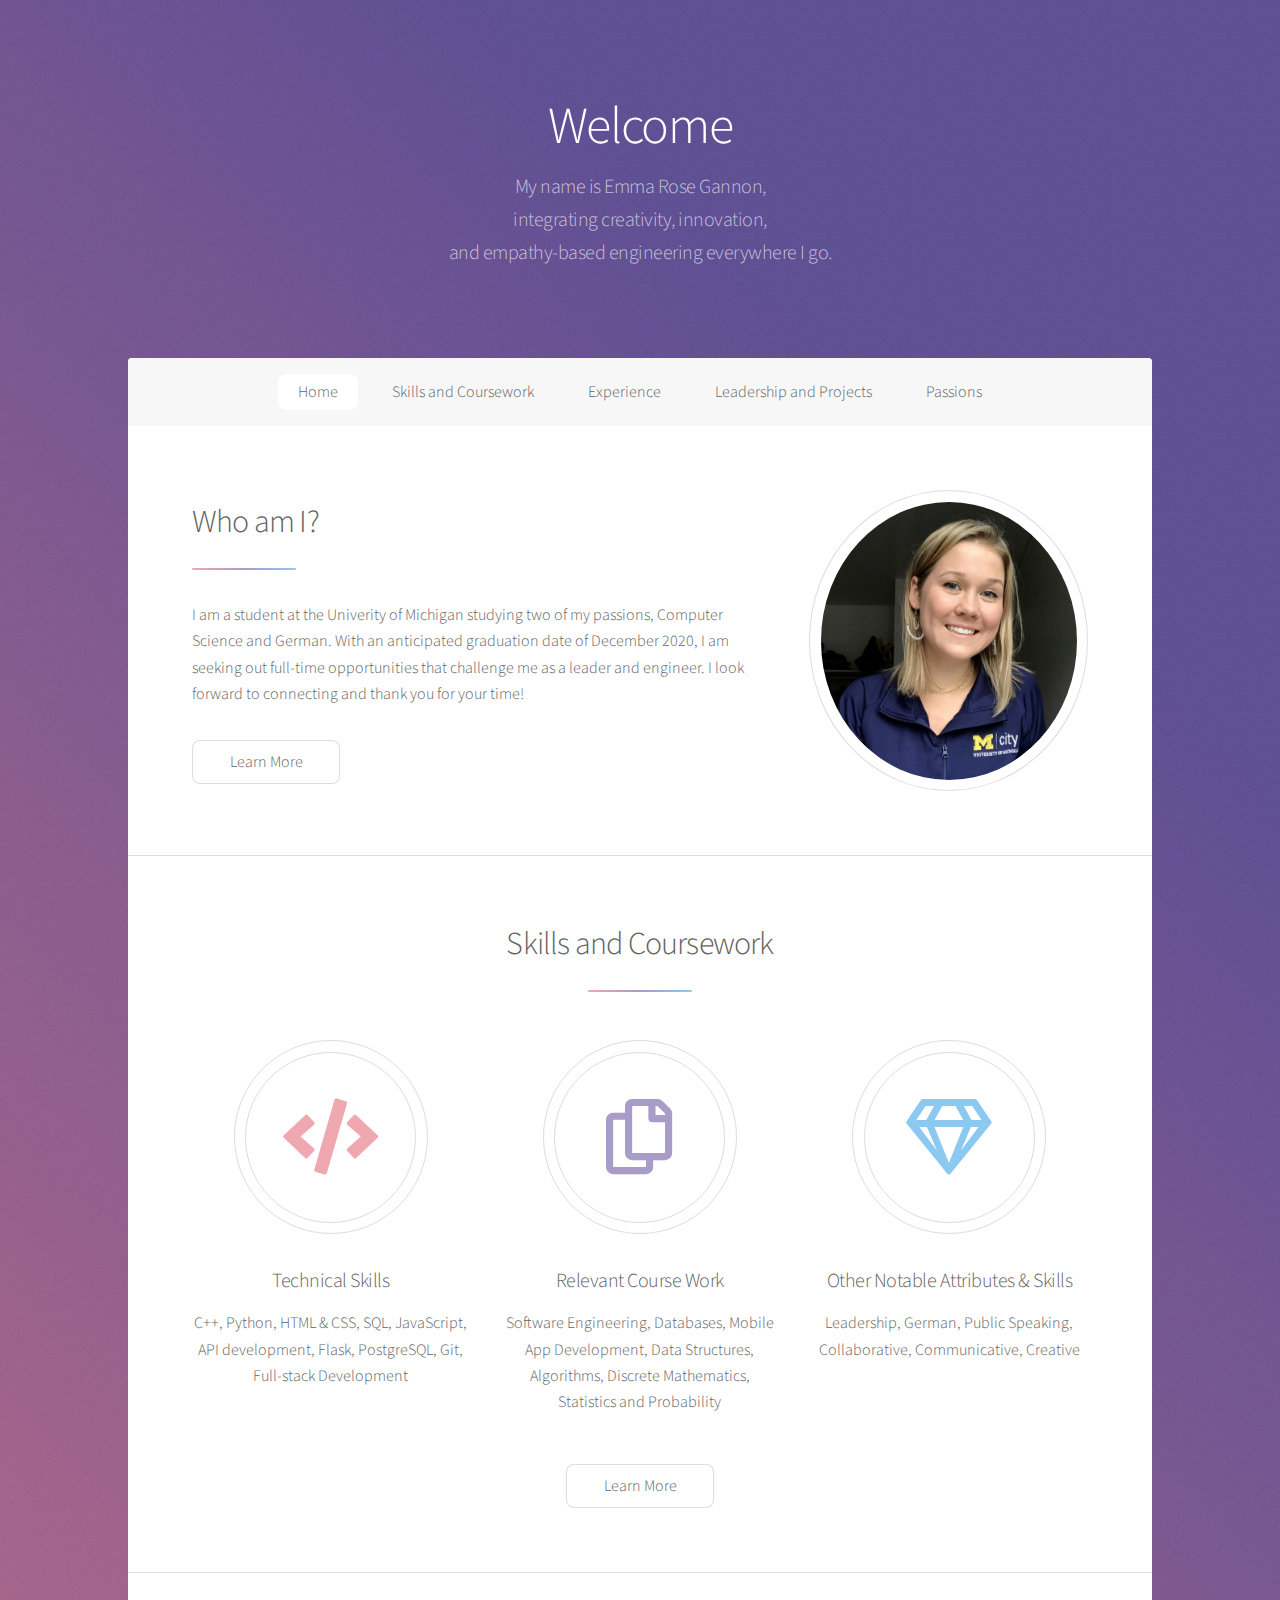
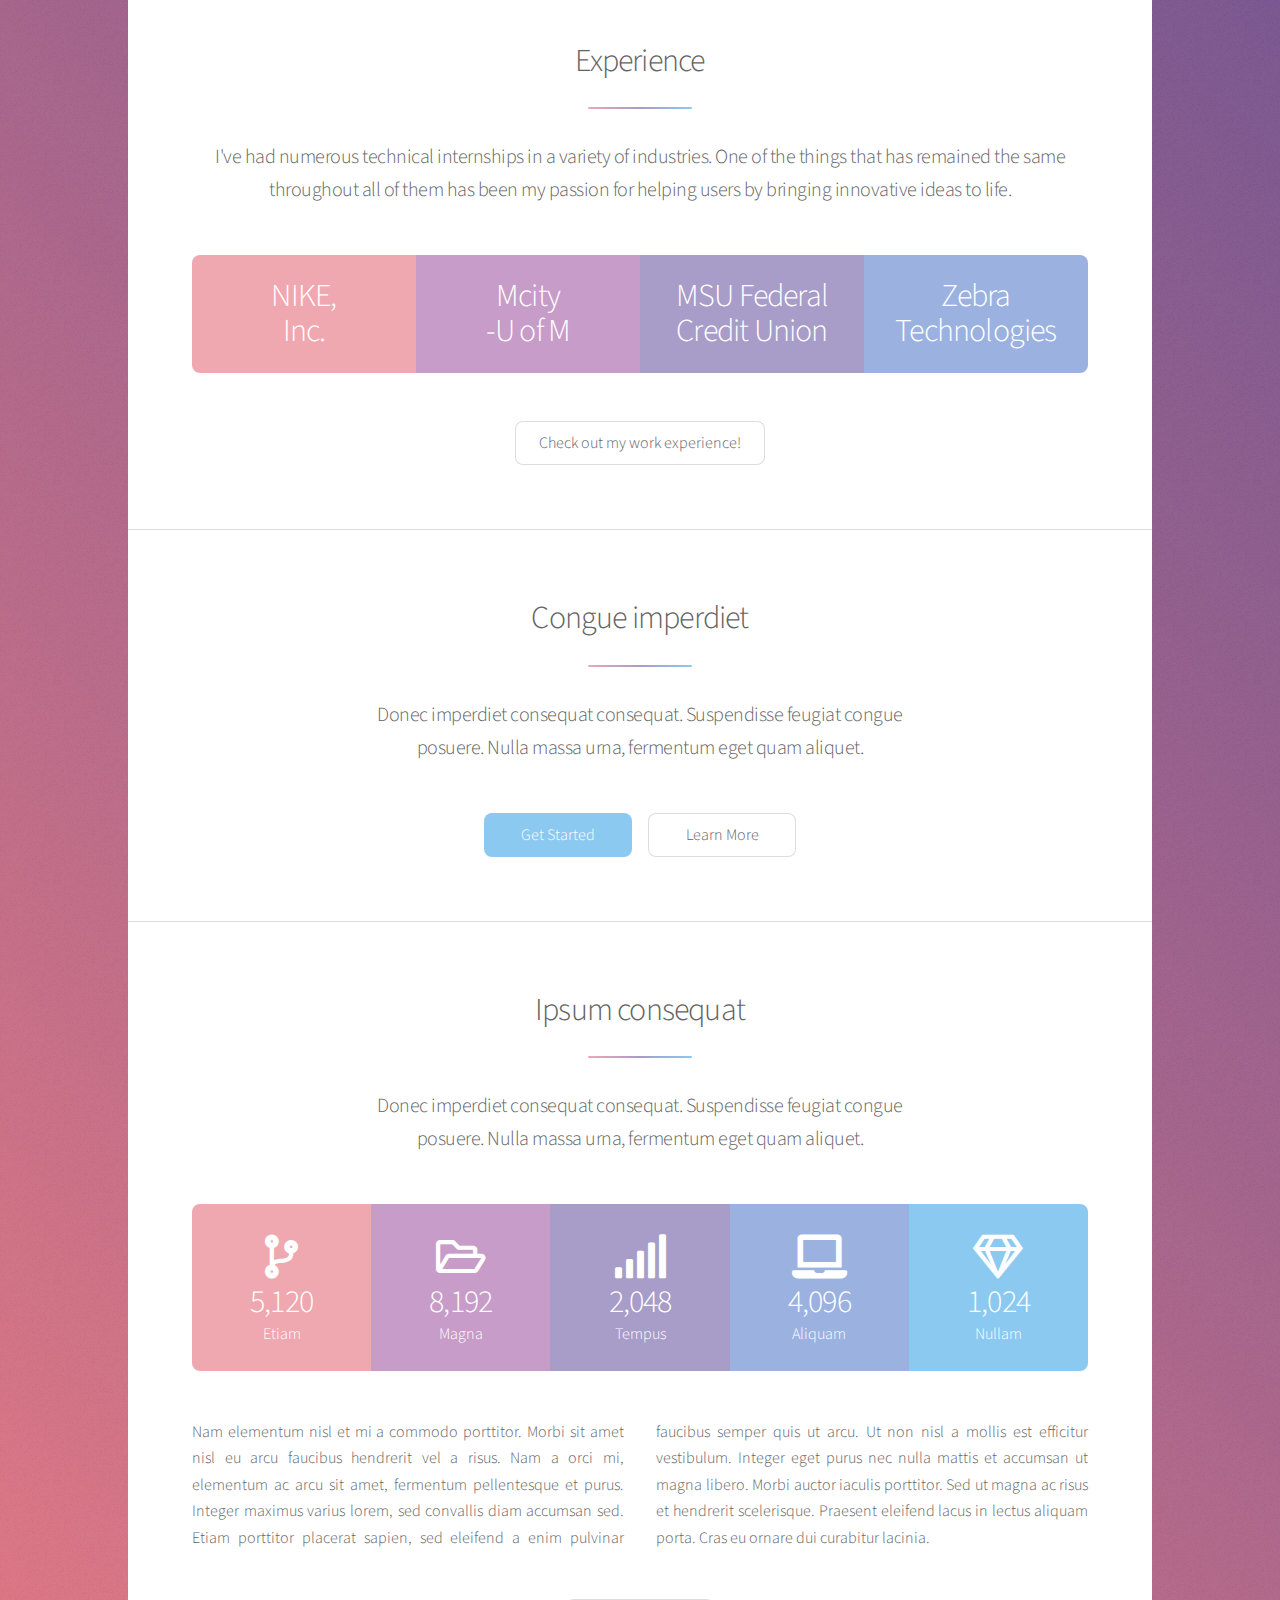
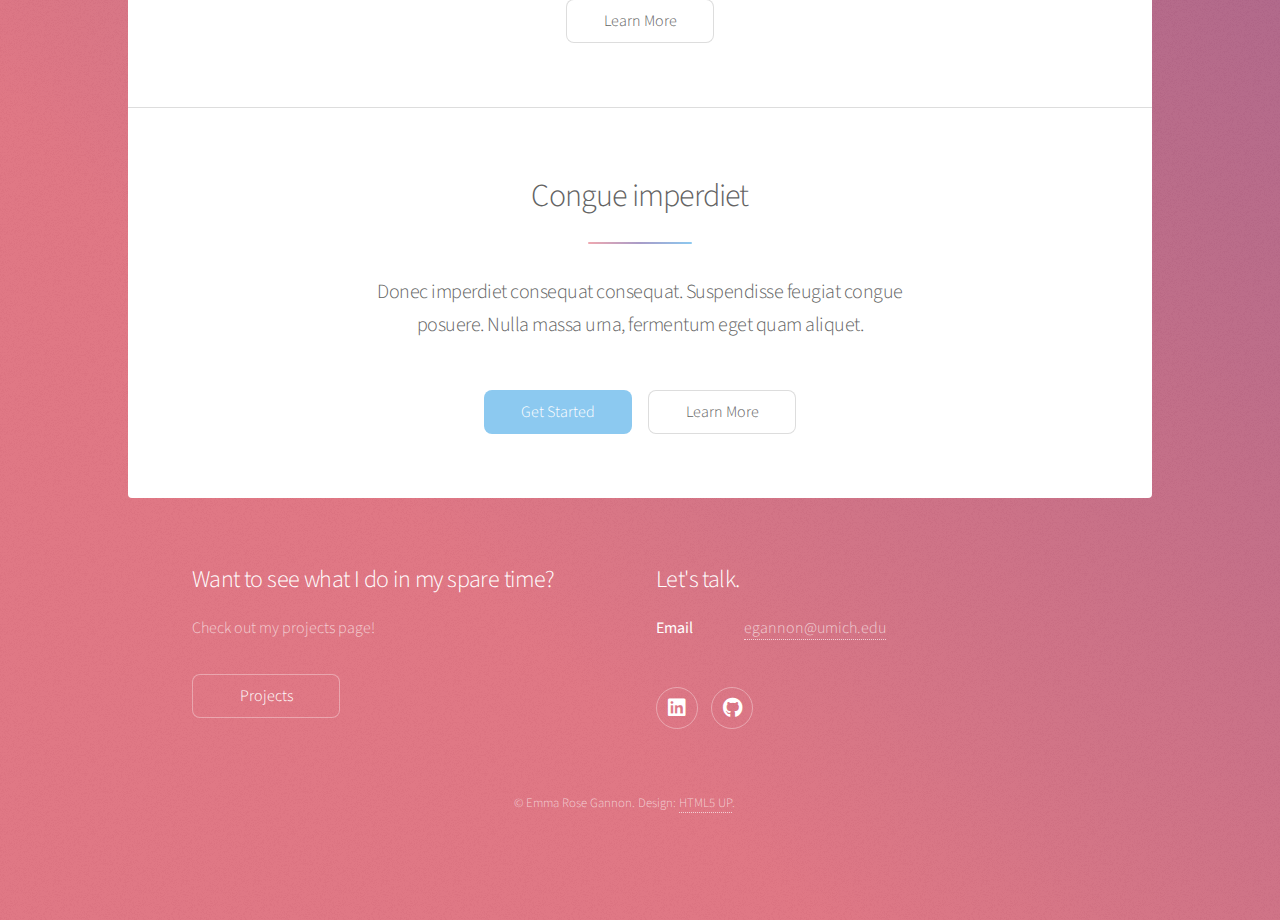
==== commit 20f0eeba: "Bio test" ====
--- a/index.html
+++ b/index.html
@@ -22,14 +22,15 @@
 						<!-- <span class="logo"><img src="images/logo.svg" alt="" /></span> -->
 						<h1>Welcome</h1>
 						<p>My name is Emma Rose Gannon,<br />
-						integrating creativity, innovation, and engineering <br />
-						everywhere we go.
+						integrating creativity, innovation, <br />
+						and empathy-based engineering 
+						everywhere I go.
 					</header>
 
 				<!-- Nav -->
 					<nav id="nav">
 						<ul>
-							<li><a href="index.html" class="active">Introduction</a></li>
+							<li><a href="index.html" class="active">Home</a></li>
 							<li><a href="skills.html">Skills and Coursework</a></li>
 							<li><a href="experience.html">Experience</a></li>
 							<li><a href="leadership.html">Leadership and Projects</a></li>
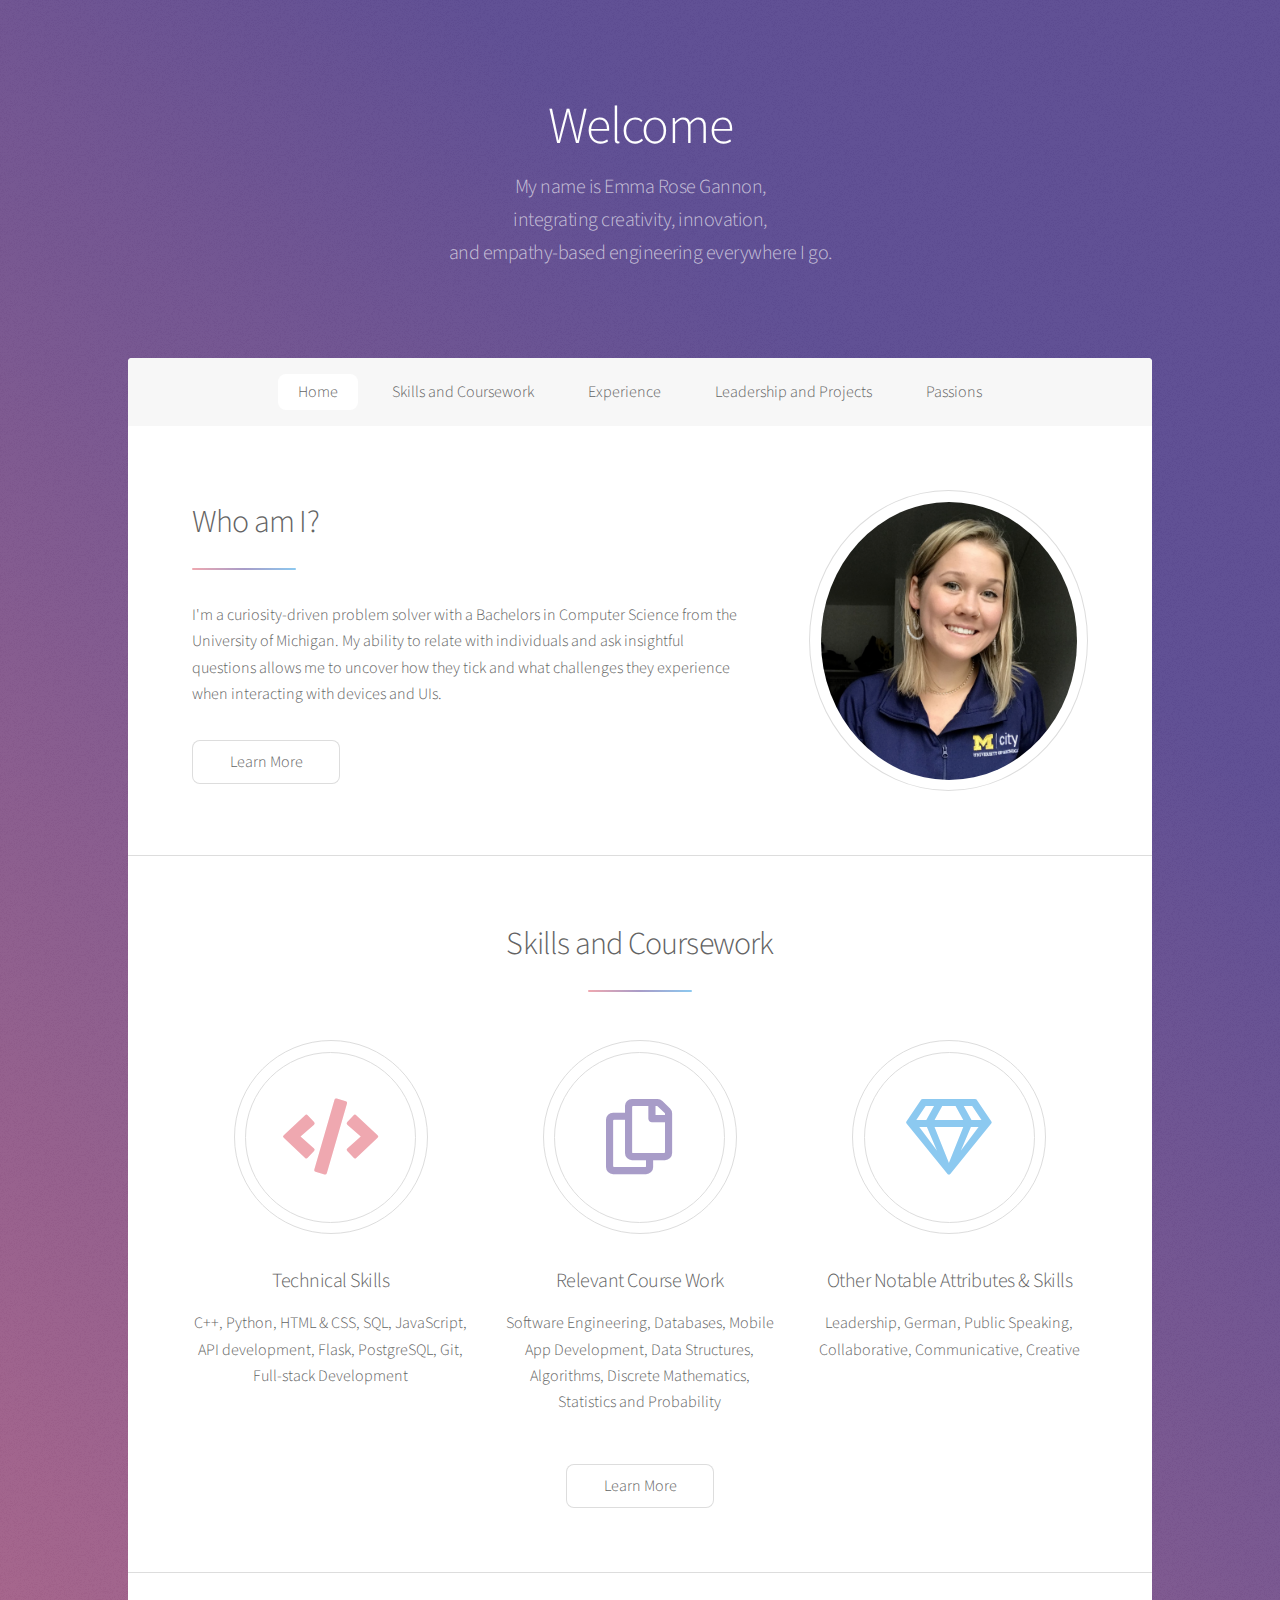
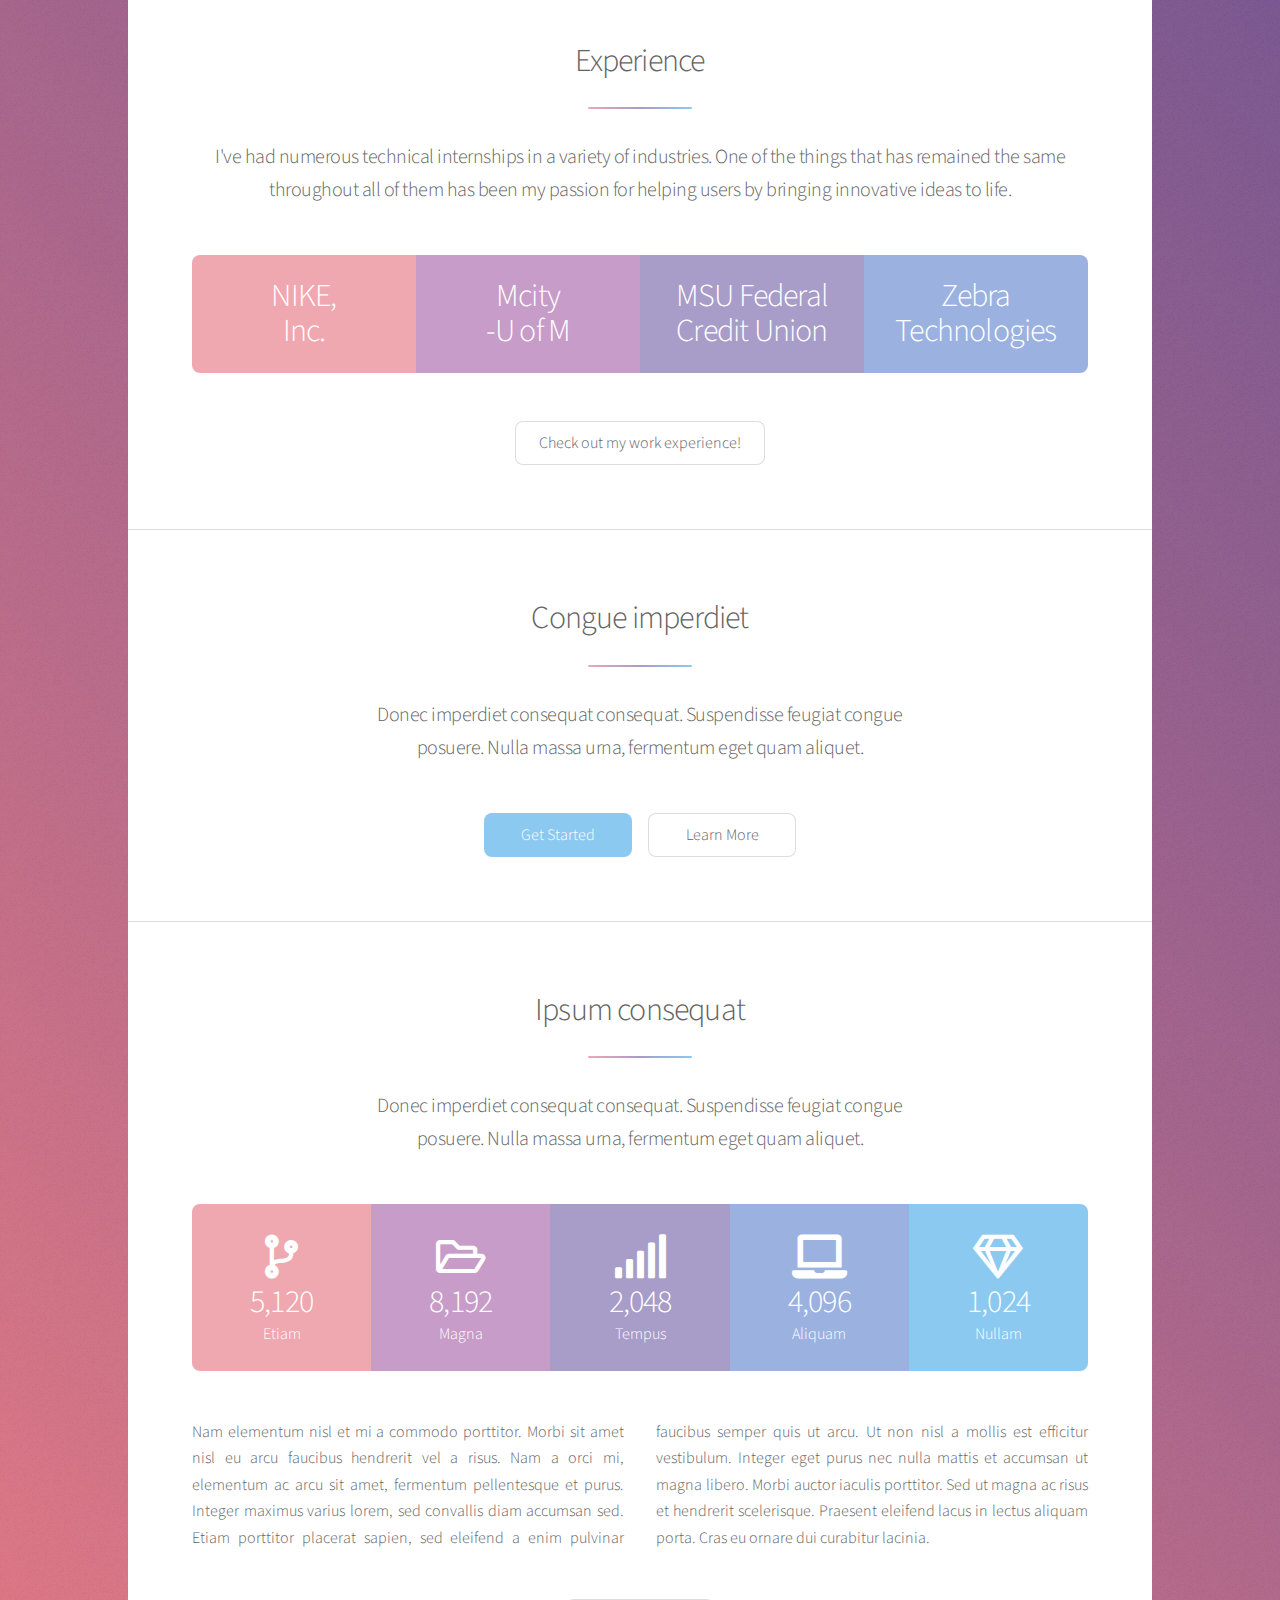
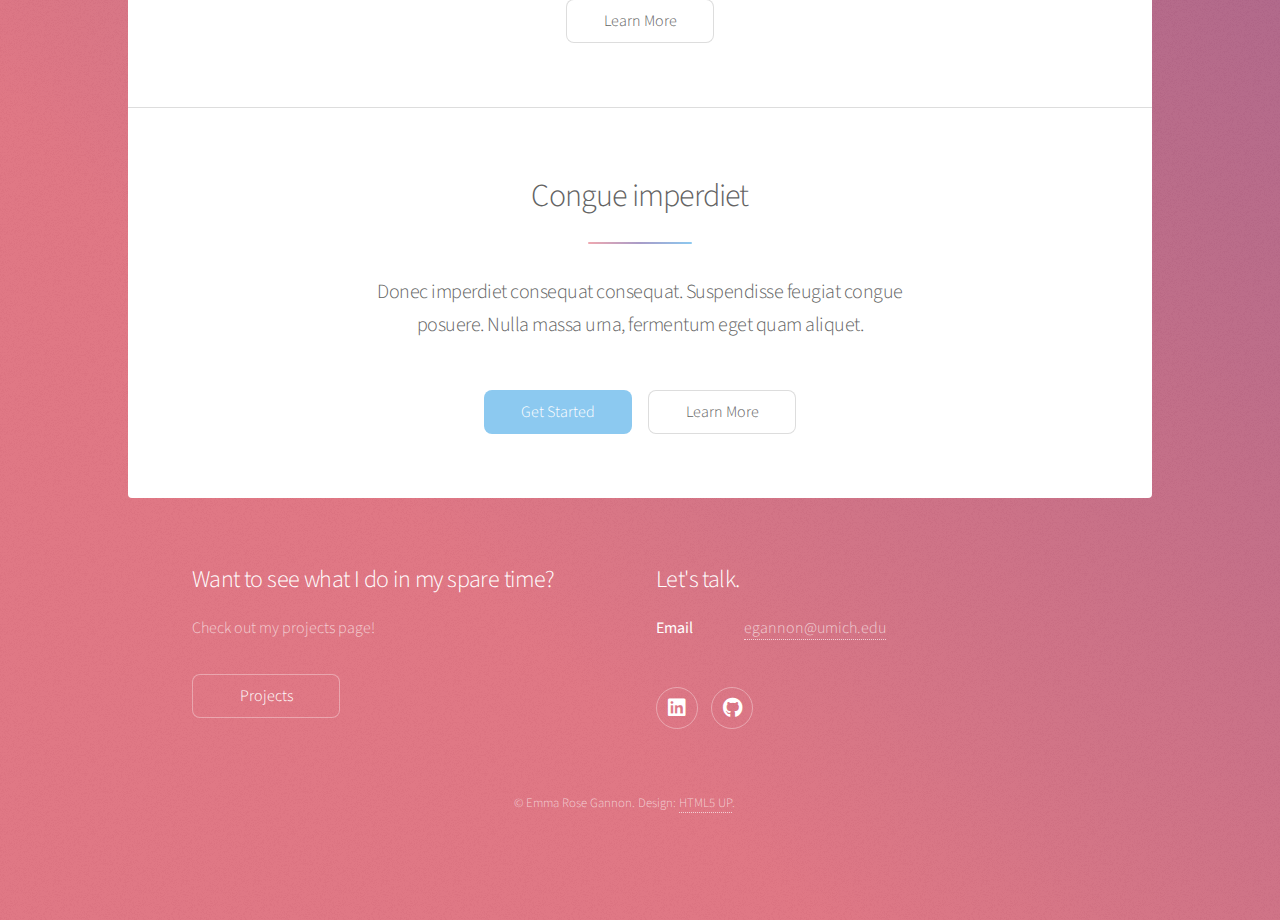
==== commit 11811f1e: "Bio tweak" ====
--- a/index.html
+++ b/index.html
@@ -48,10 +48,8 @@
 										<header class="major">
 											<h2>Who am I?</h2>
 										</header>
-										<p>I am a student at the Univerity of Michigan studying two of my passions, 
-											Computer Science and German. With an anticipated graduation date of December 2020, 
-											I am seeking out full-time opportunities that challenge me as a leader and engineer.
-											I look forward to connecting and thank you for your time!</p>
+										<p>I'm a curiosity-driven problem solver with a Bachelors in Computer Science from the University of Michigan. My ability to relate with individuals and 
+											ask insightful questions allows me to uncover how they tick and what challenges they experience when interacting with devices and UIs.</p>
 										<ul class="actions">
 											<li><a href="generic.html" class="button">Learn More</a></li>
 										</ul>
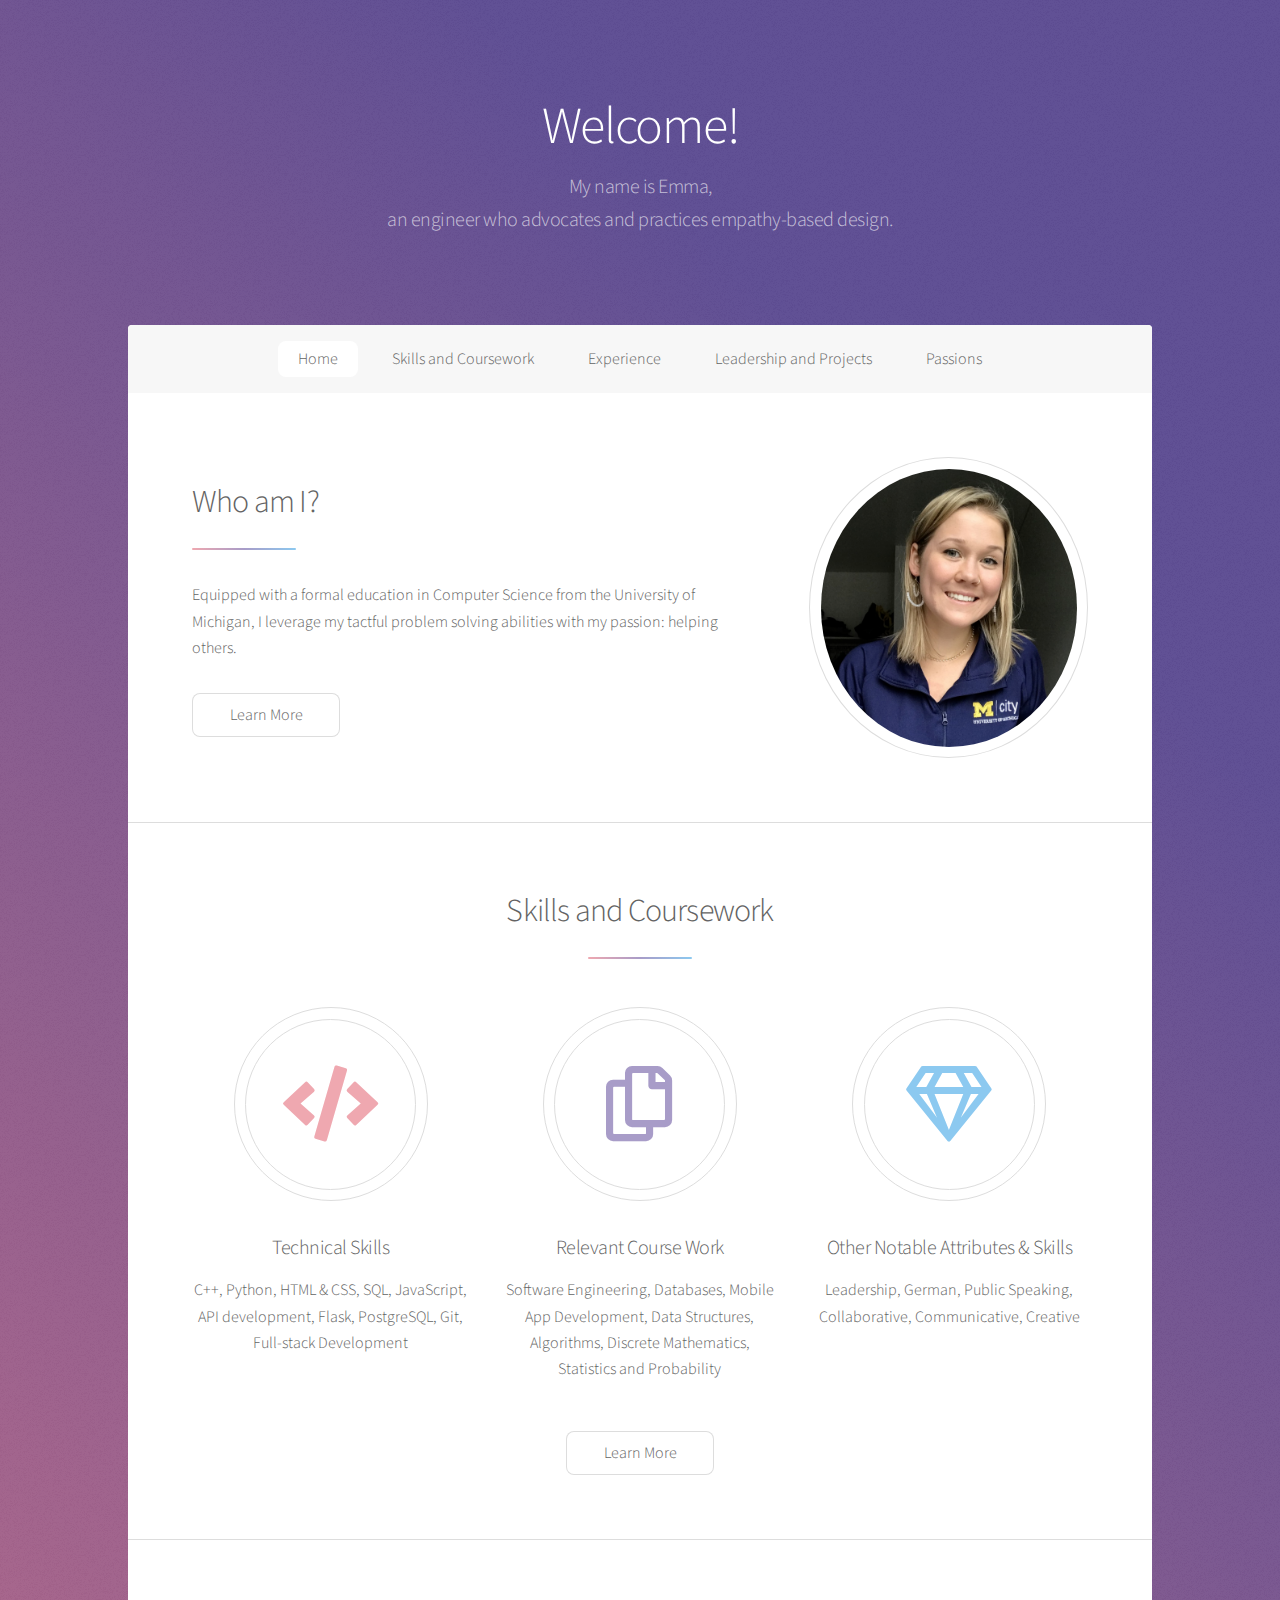
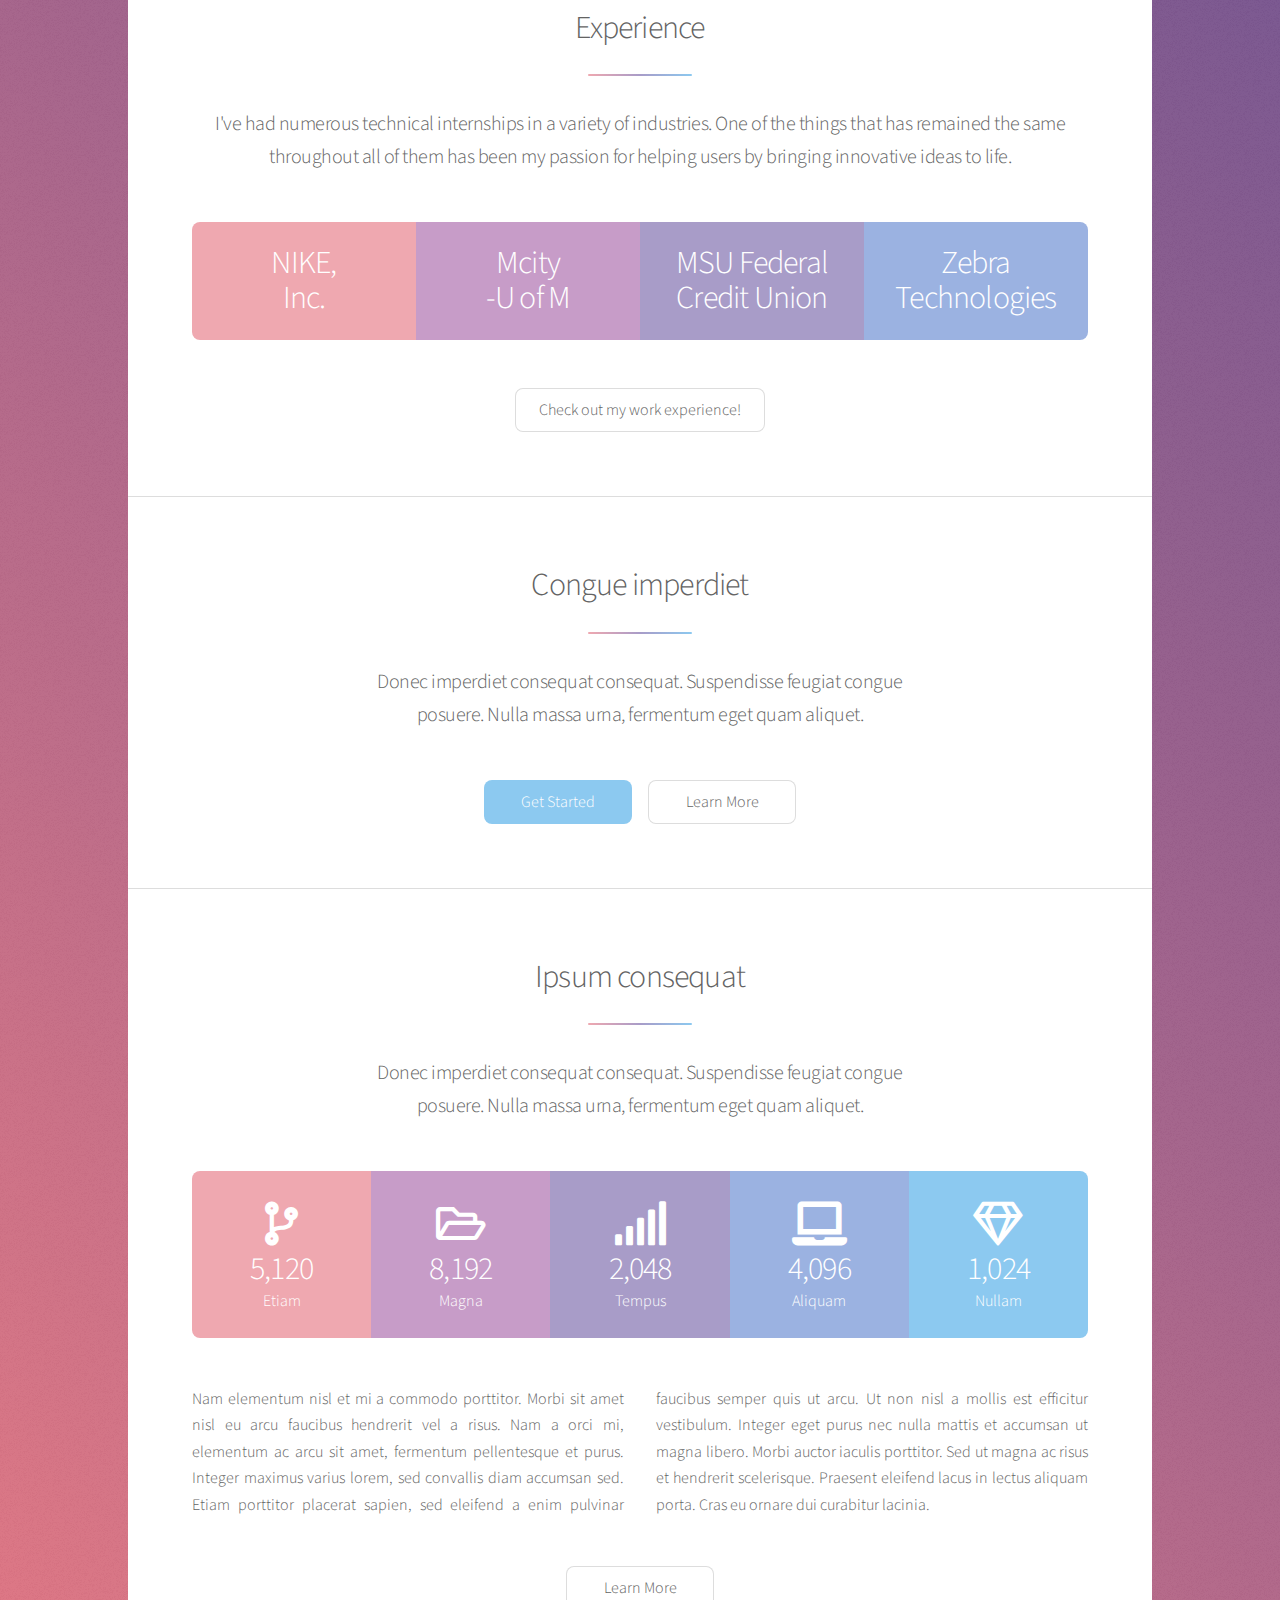
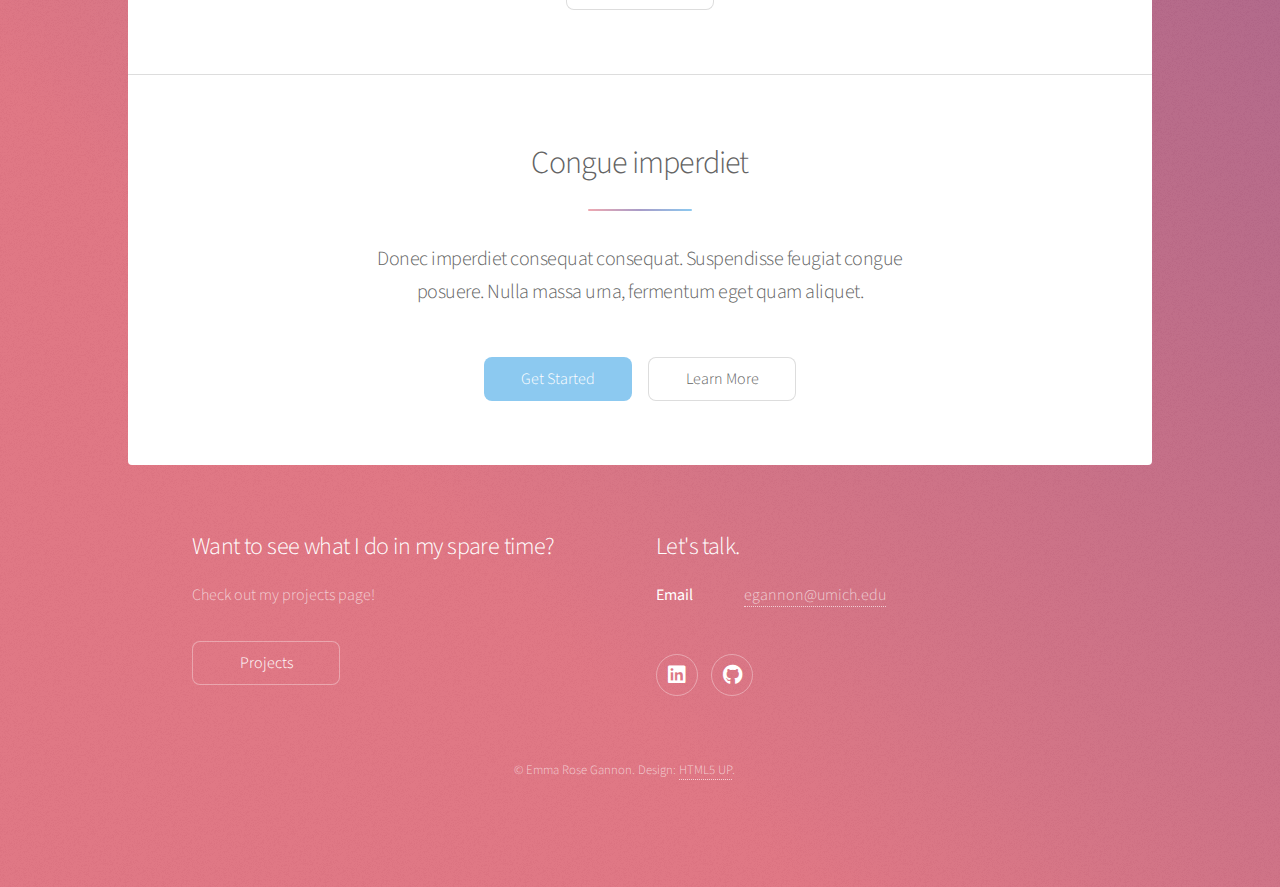
==== commit cb7c3549: "New bio #2" ====
--- a/index.html
+++ b/index.html
@@ -20,11 +20,9 @@
 				<!-- Header -->
 					<header id="header" class="alt">
 						<!-- <span class="logo"><img src="images/logo.svg" alt="" /></span> -->
-						<h1>Welcome</h1>
-						<p>My name is Emma Rose Gannon,<br />
-						integrating creativity, innovation, <br />
-						and empathy-based engineering 
-						everywhere I go.
+						<h1>Welcome!</h1>
+						<p>My name is Emma,<br />
+							an engineer who advocates and practices empathy-based design.<br />
 					</header>
 
 				<!-- Nav -->
@@ -48,8 +46,7 @@
 										<header class="major">
 											<h2>Who am I?</h2>
 										</header>
-										<p>I'm a curiosity-driven problem solver with a Bachelors in Computer Science from the University of Michigan. My ability to relate with individuals and 
-											ask insightful questions allows me to uncover how they tick and what challenges they experience when interacting with devices and UIs.</p>
+										<p>Equipped with a formal education in Computer Science from the University of Michigan, I leverage my tactful problem solving abilities with my passion: helping others.</p>
 										<ul class="actions">
 											<li><a href="generic.html" class="button">Learn More</a></li>
 										</ul>
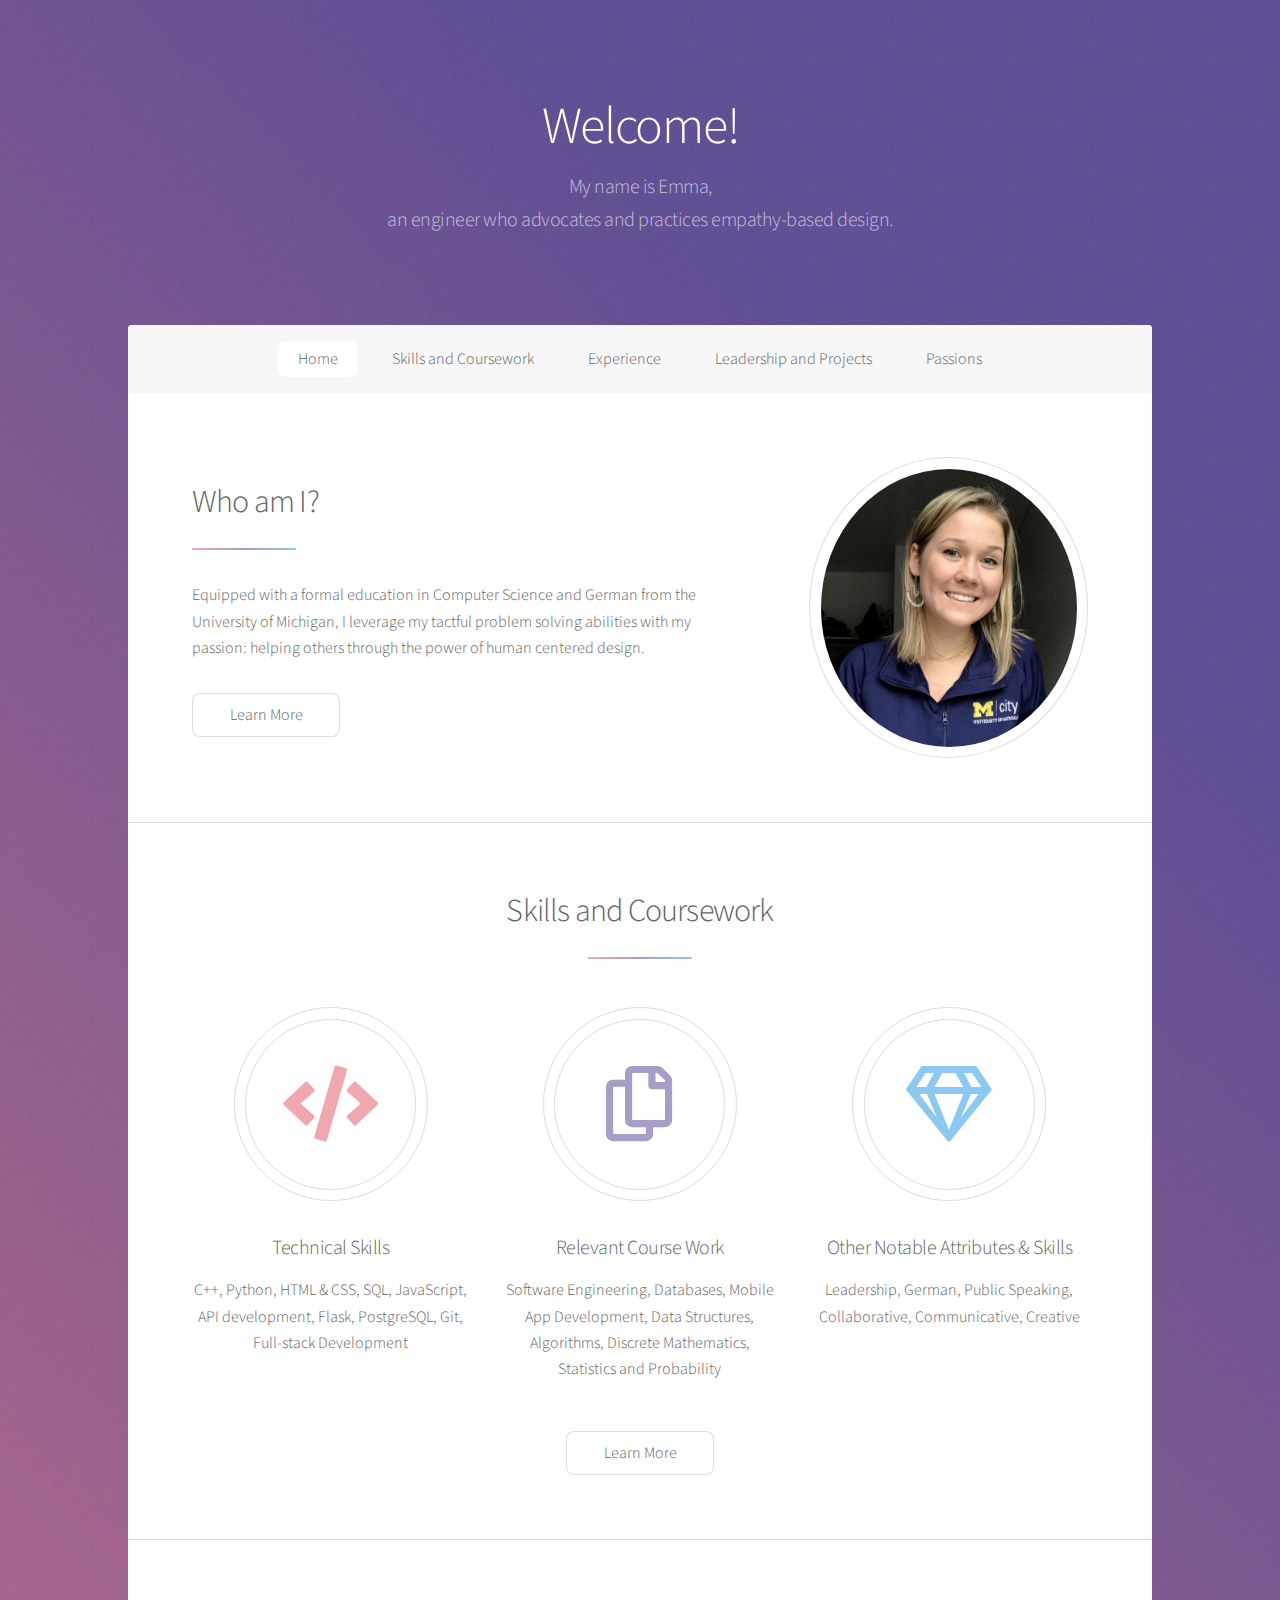
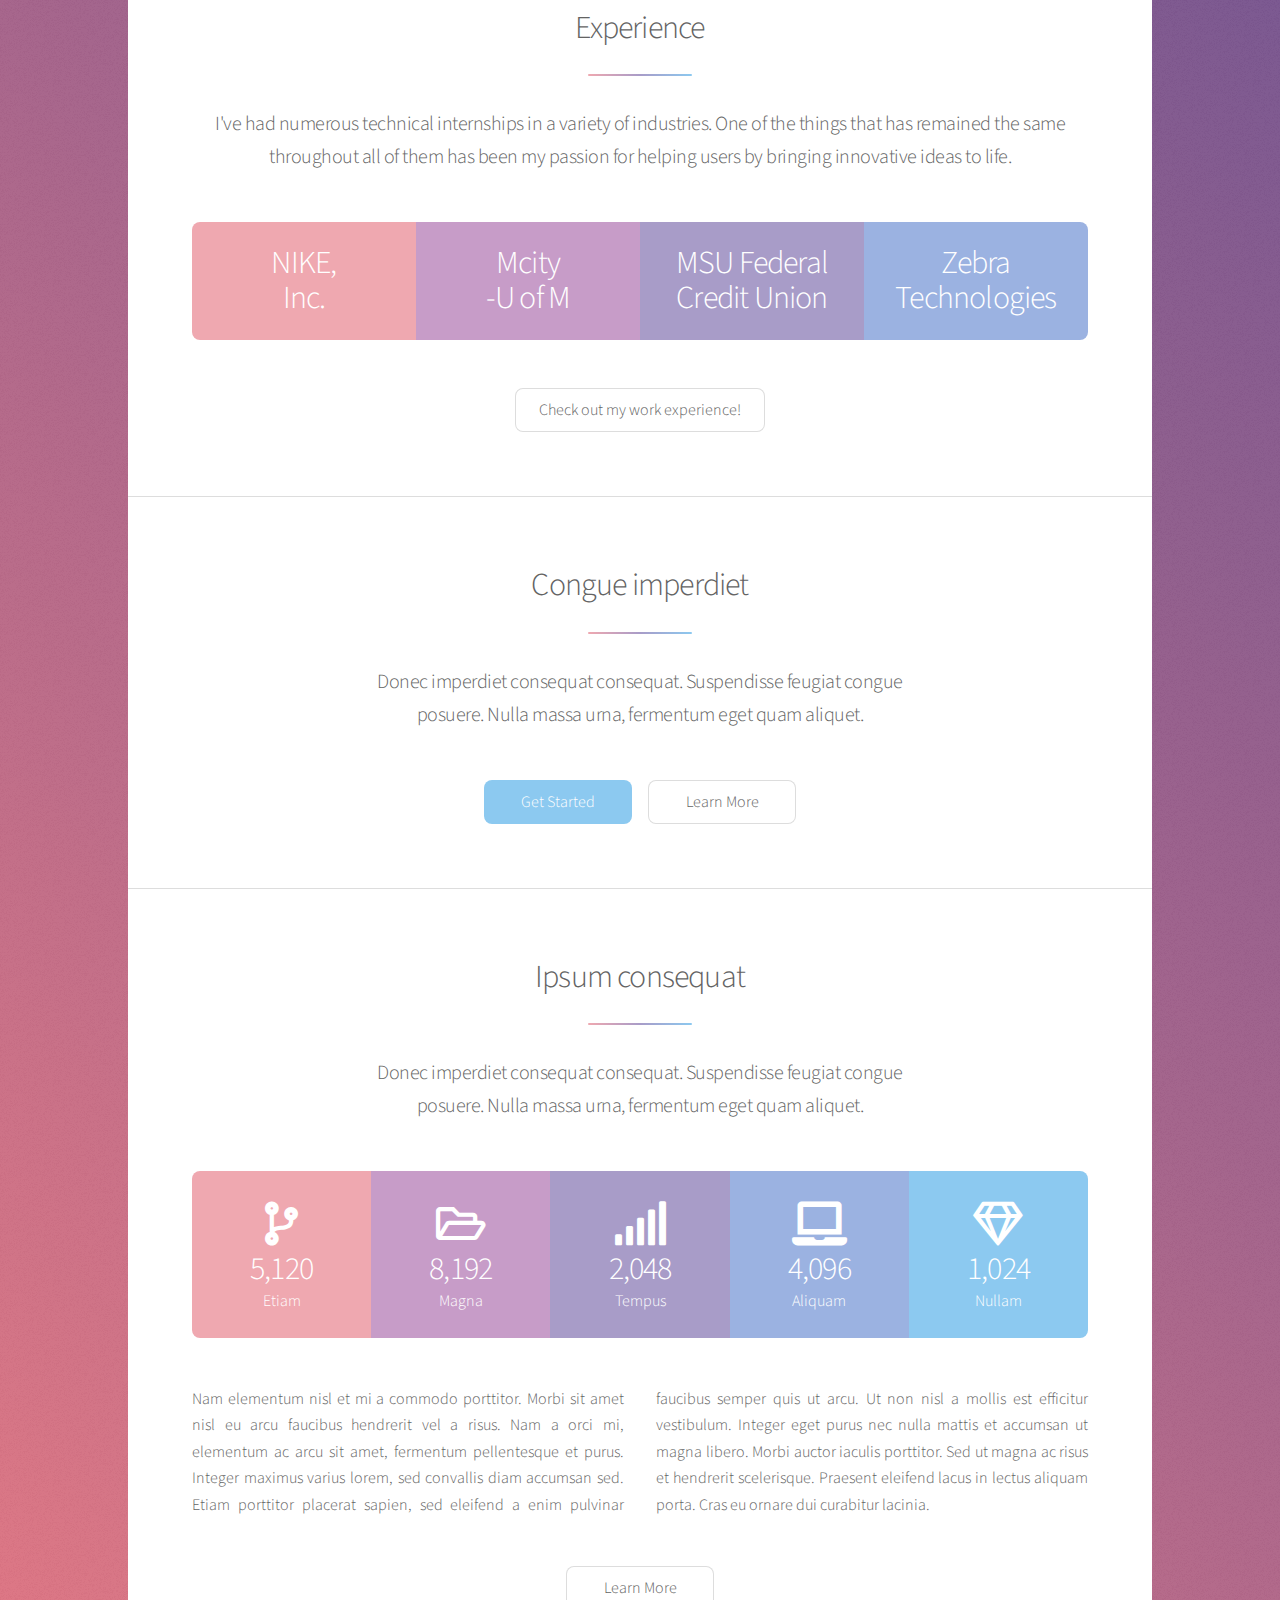
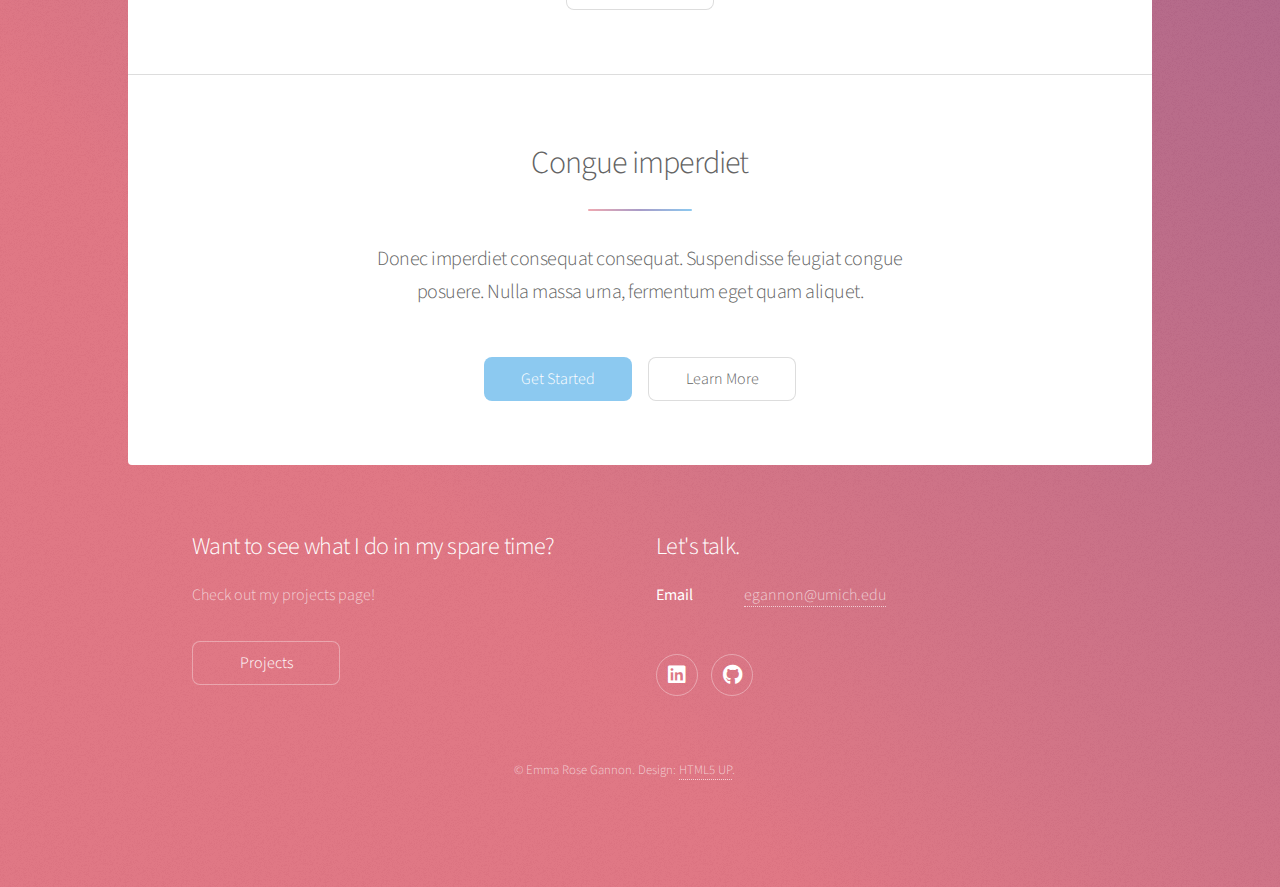
==== commit 14e2471d: "Added more detail to bio" ====
--- a/index.html
+++ b/index.html
@@ -46,7 +46,7 @@
 										<header class="major">
 											<h2>Who am I?</h2>
 										</header>
-										<p>Equipped with a formal education in Computer Science from the University of Michigan, I leverage my tactful problem solving abilities with my passion: helping others.</p>
+										<p>Equipped with a formal education in Computer Science and German from the University of Michigan, I leverage my tactful problem solving abilities with my passion: helping others through the power of human centered design.</p>
 										<ul class="actions">
 											<li><a href="generic.html" class="button">Learn More</a></li>
 										</ul>
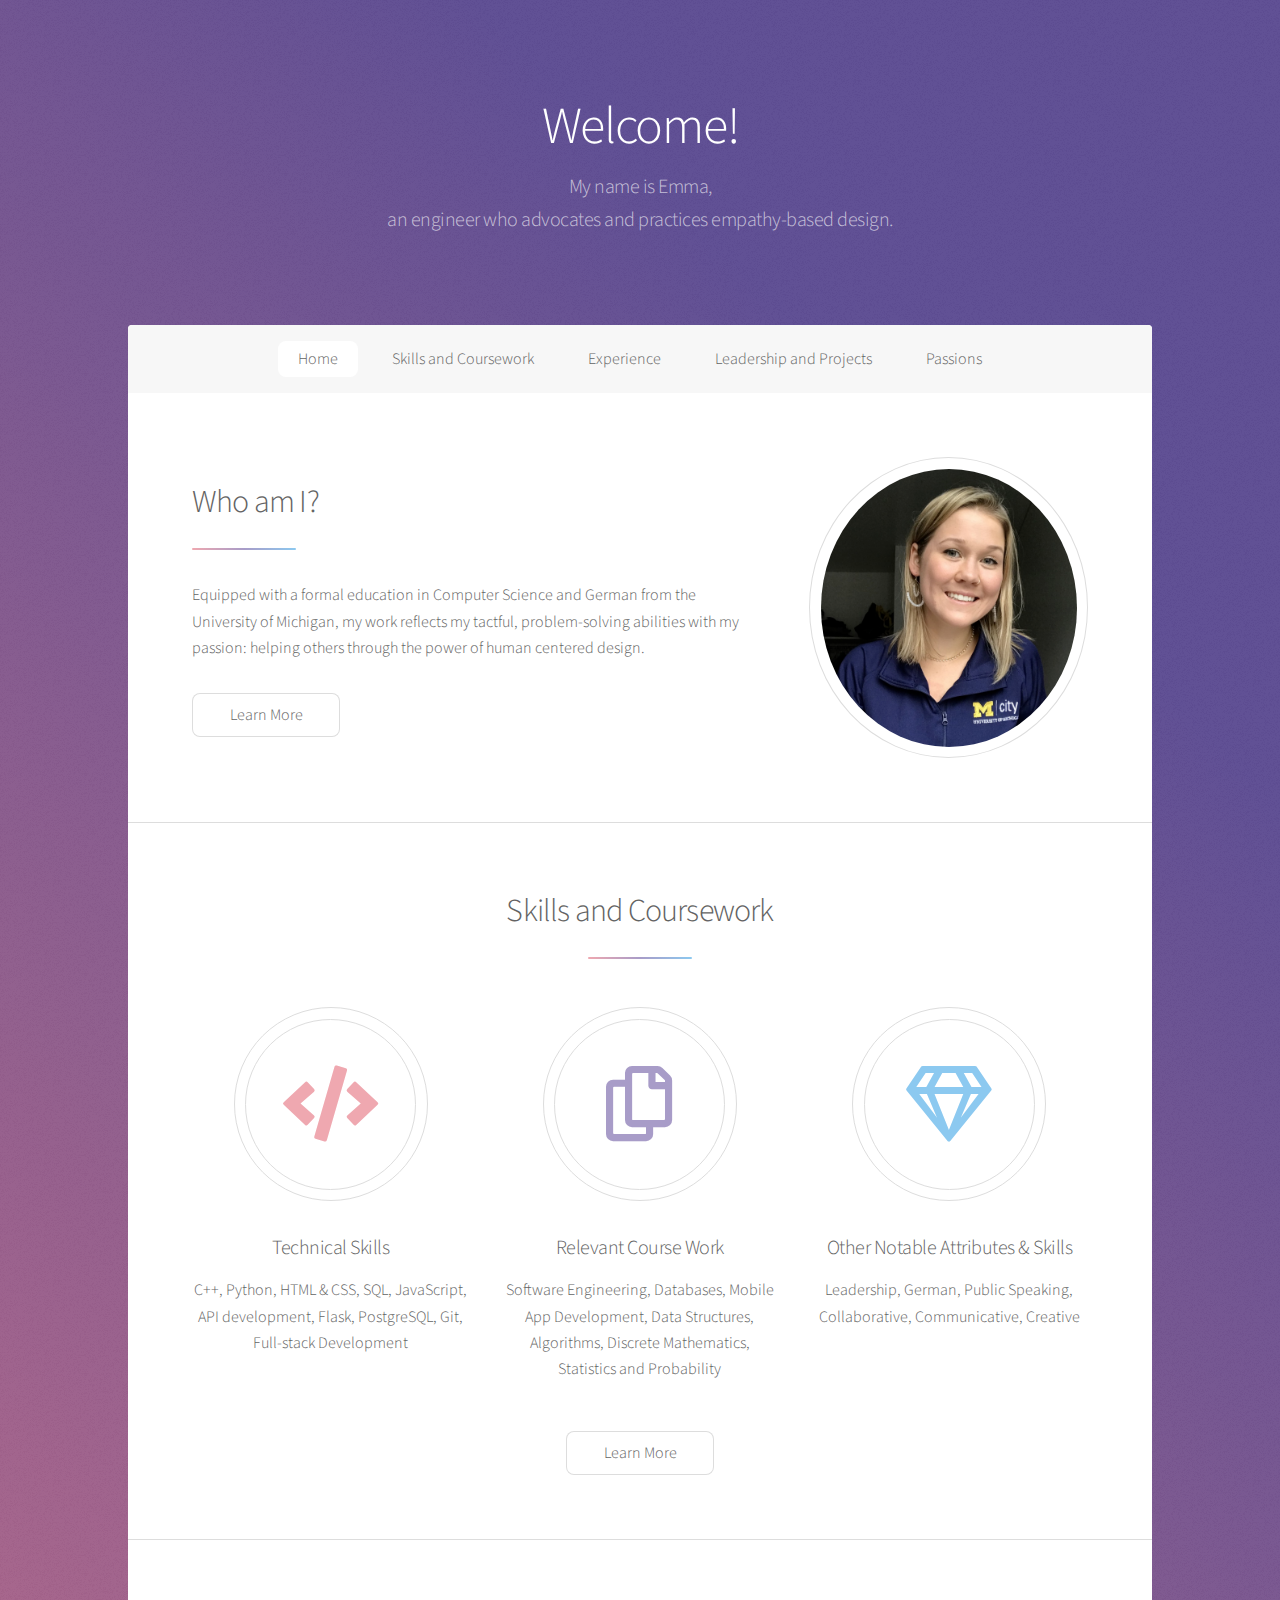
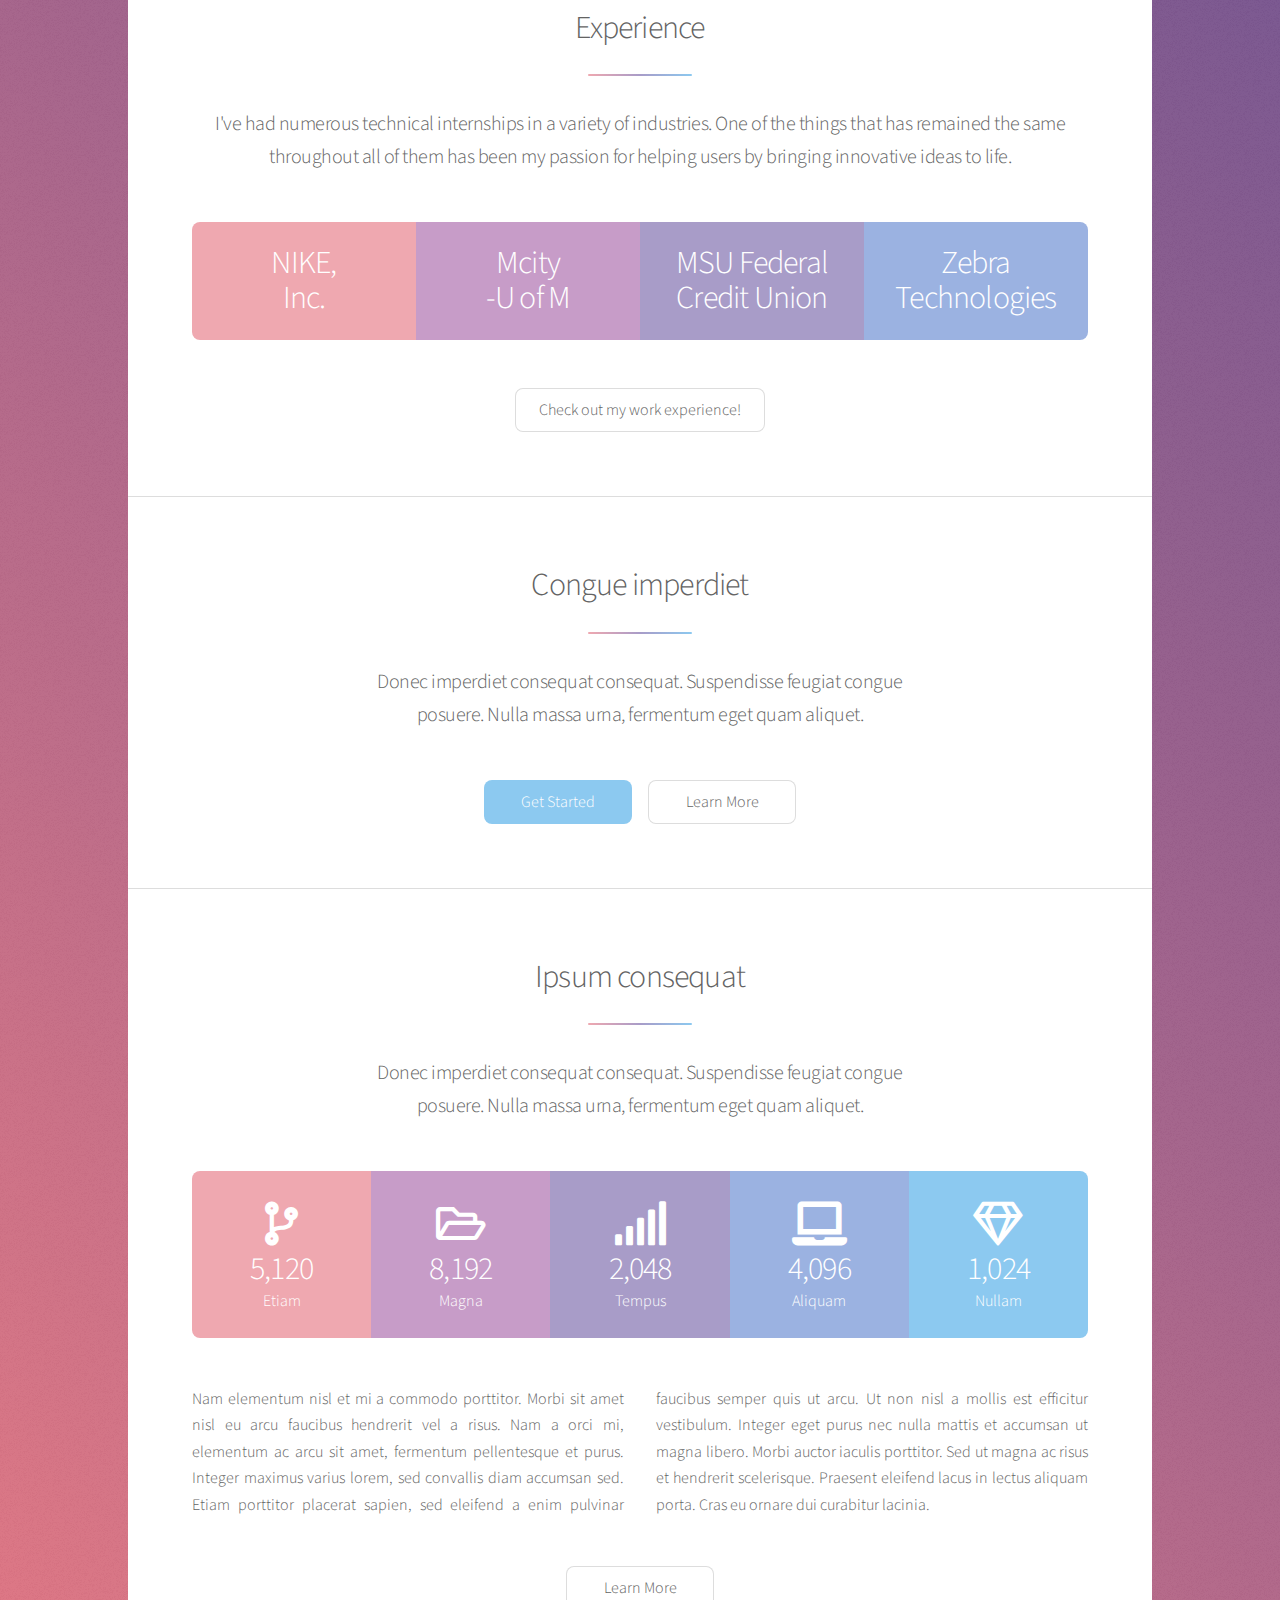
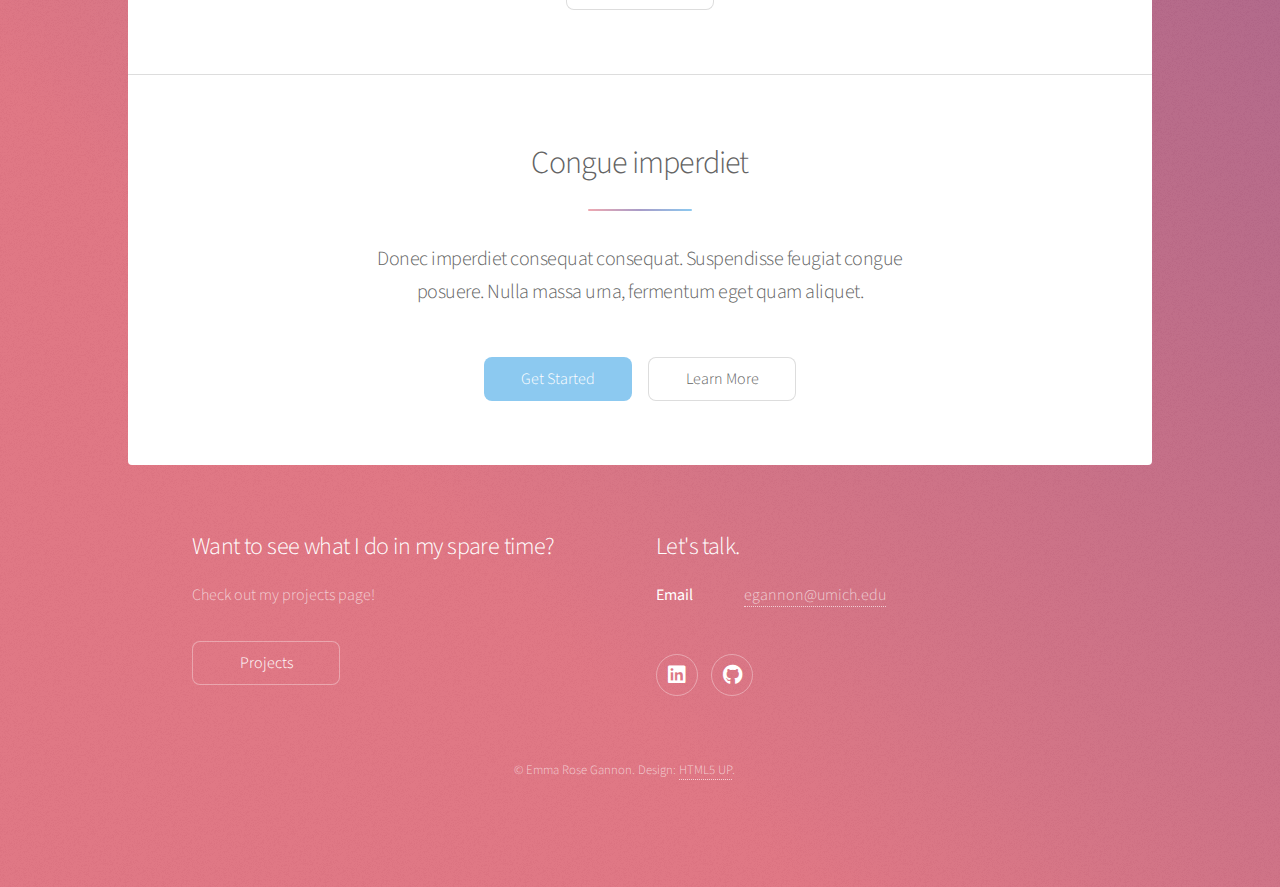
==== commit f67bc824: "expanded bio" ====
--- a/index.html
+++ b/index.html
@@ -46,7 +46,7 @@
 										<header class="major">
 											<h2>Who am I?</h2>
 										</header>
-										<p>Equipped with a formal education in Computer Science and German from the University of Michigan, I leverage my tactful problem solving abilities with my passion: helping others through the power of human centered design.</p>
+										<p>Equipped with a formal education in Computer Science and German from the University of Michigan, my work reflects my tactful, problem-solving abilities with my passion: helping others through the power of human centered design.</p>
 										<ul class="actions">
 											<li><a href="generic.html" class="button">Learn More</a></li>
 										</ul>
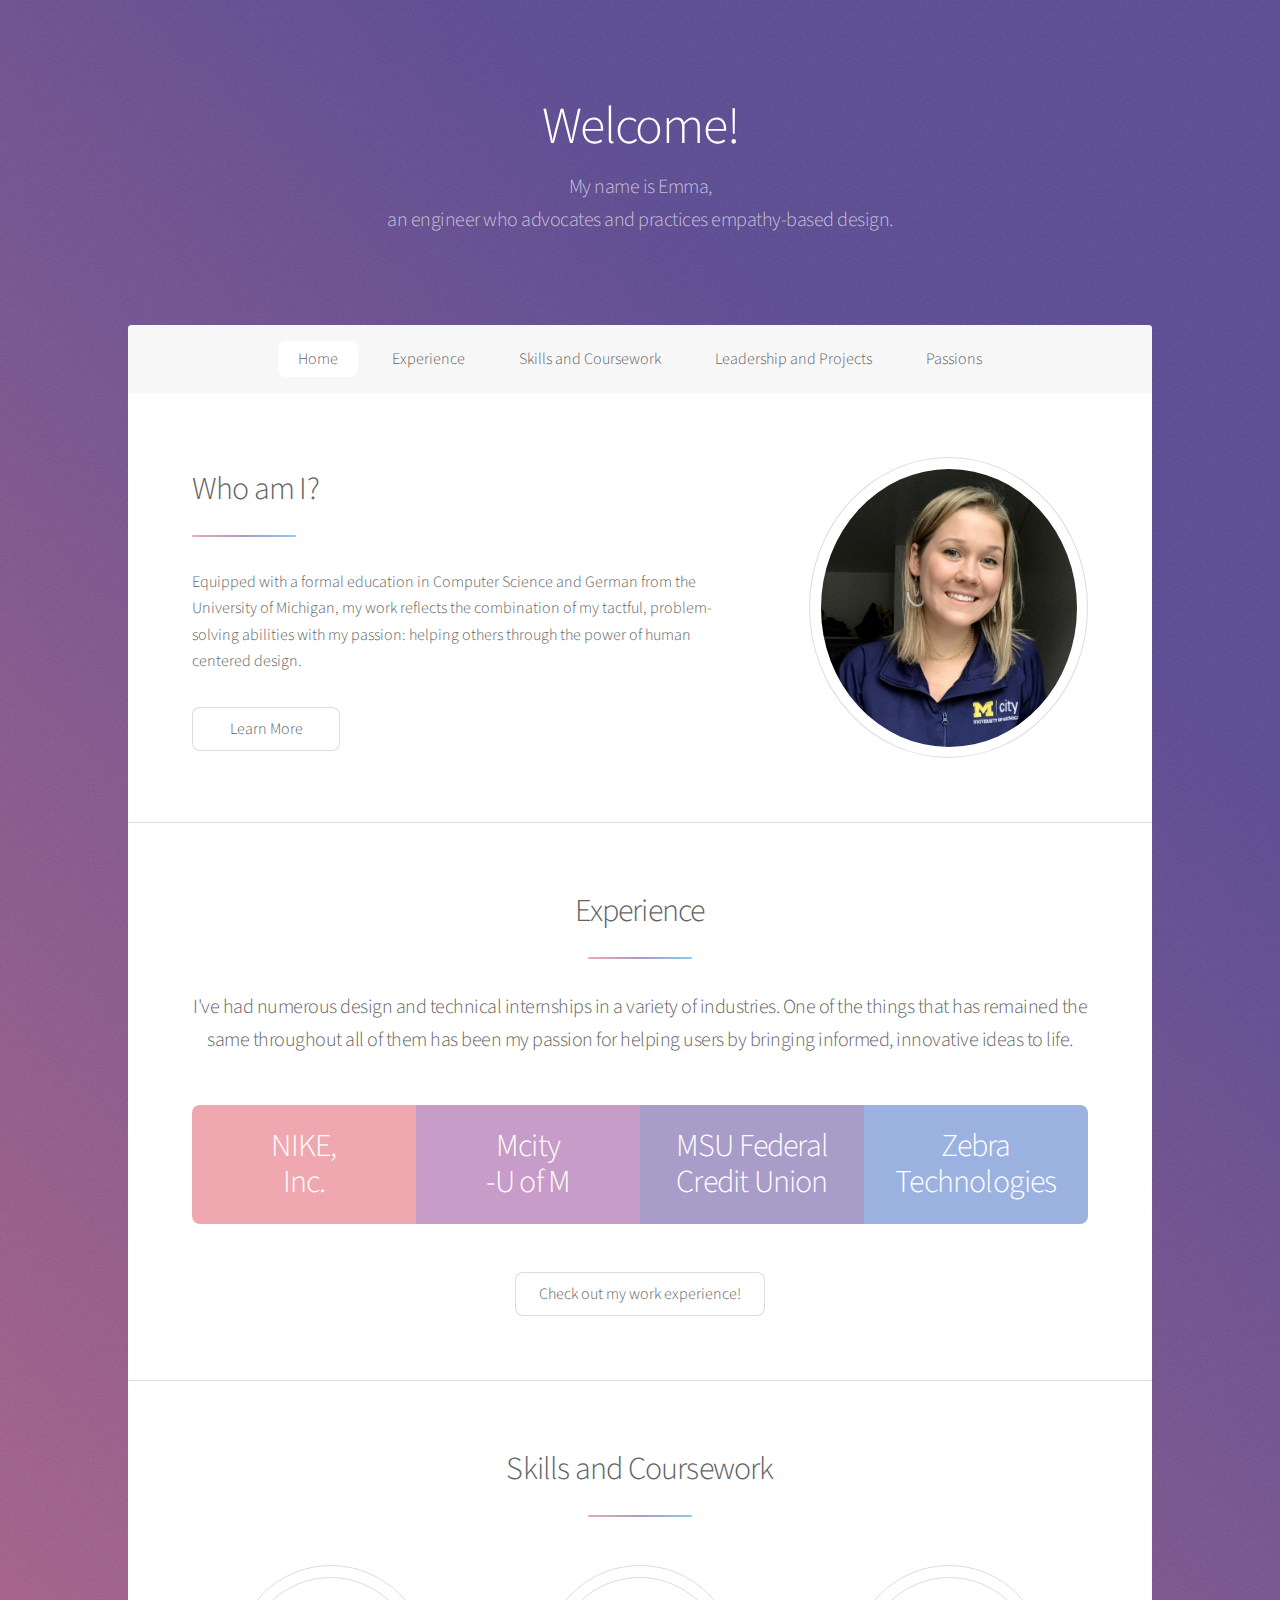
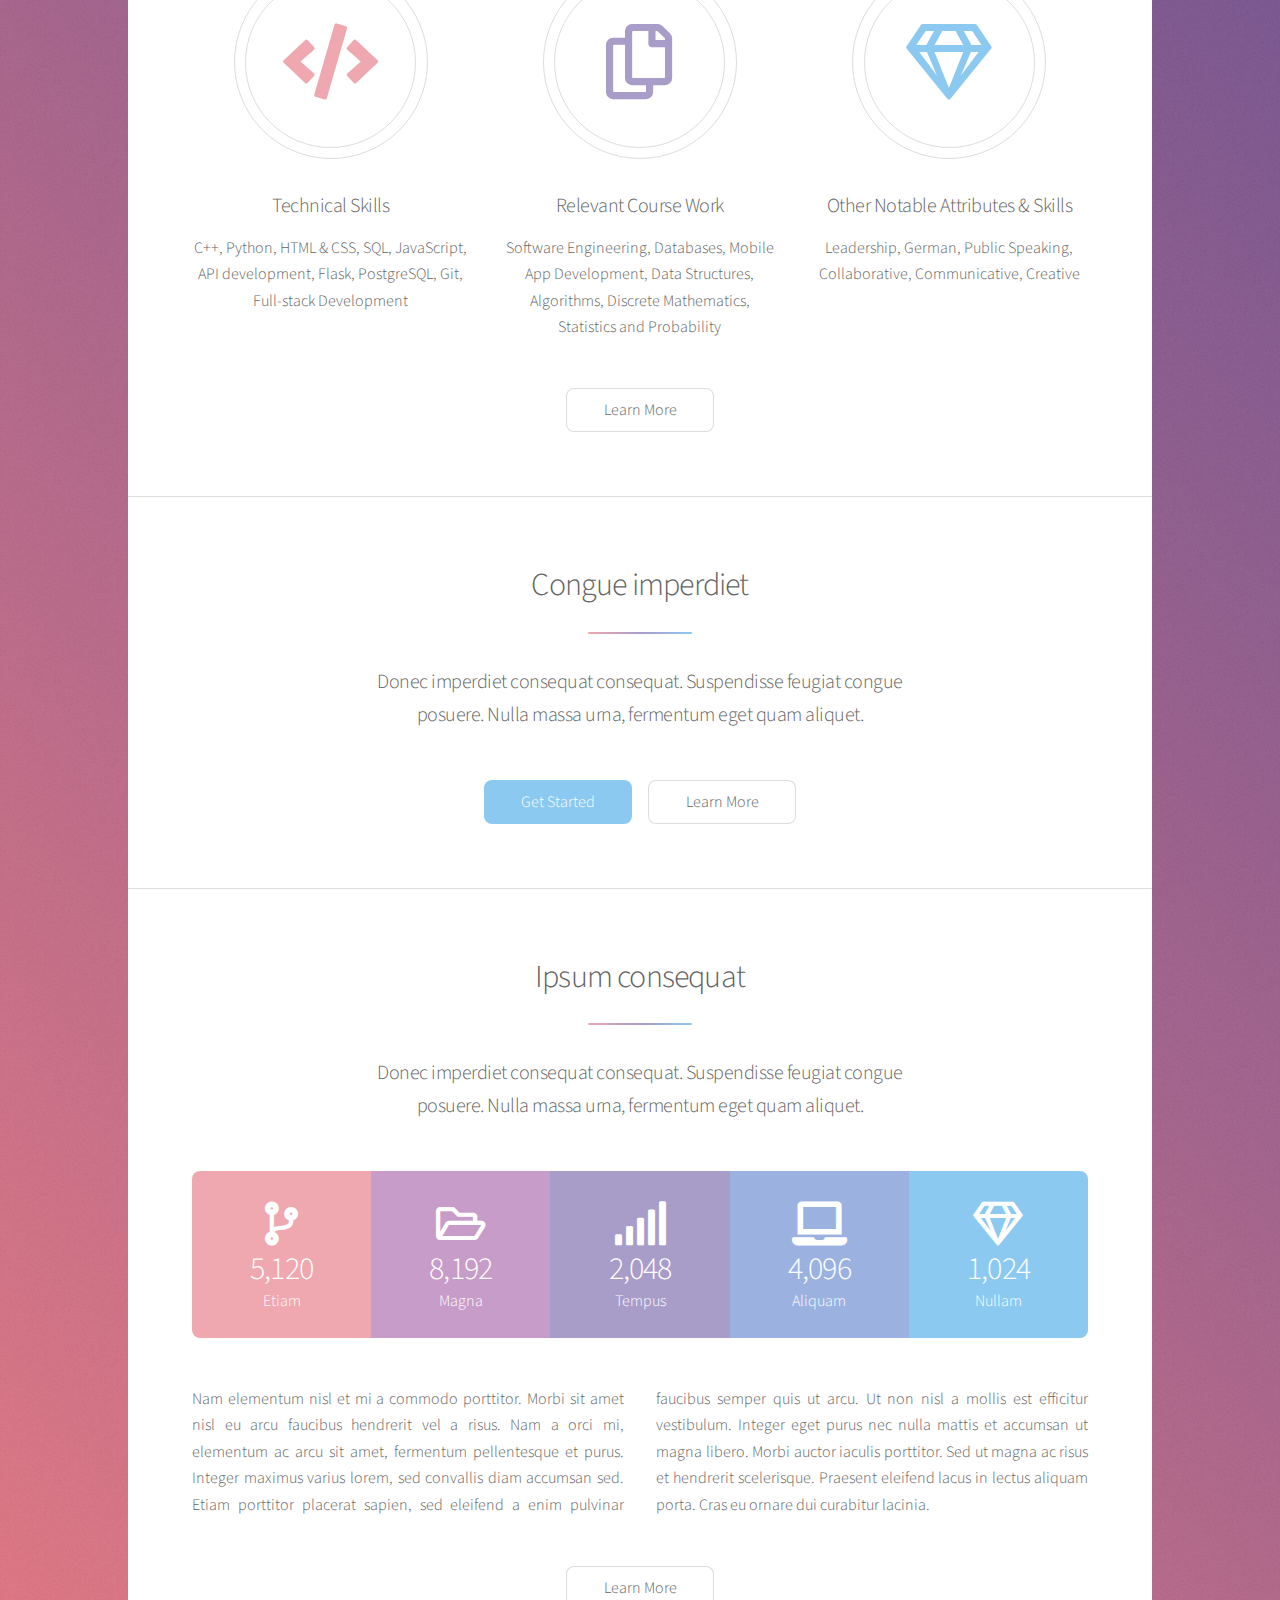
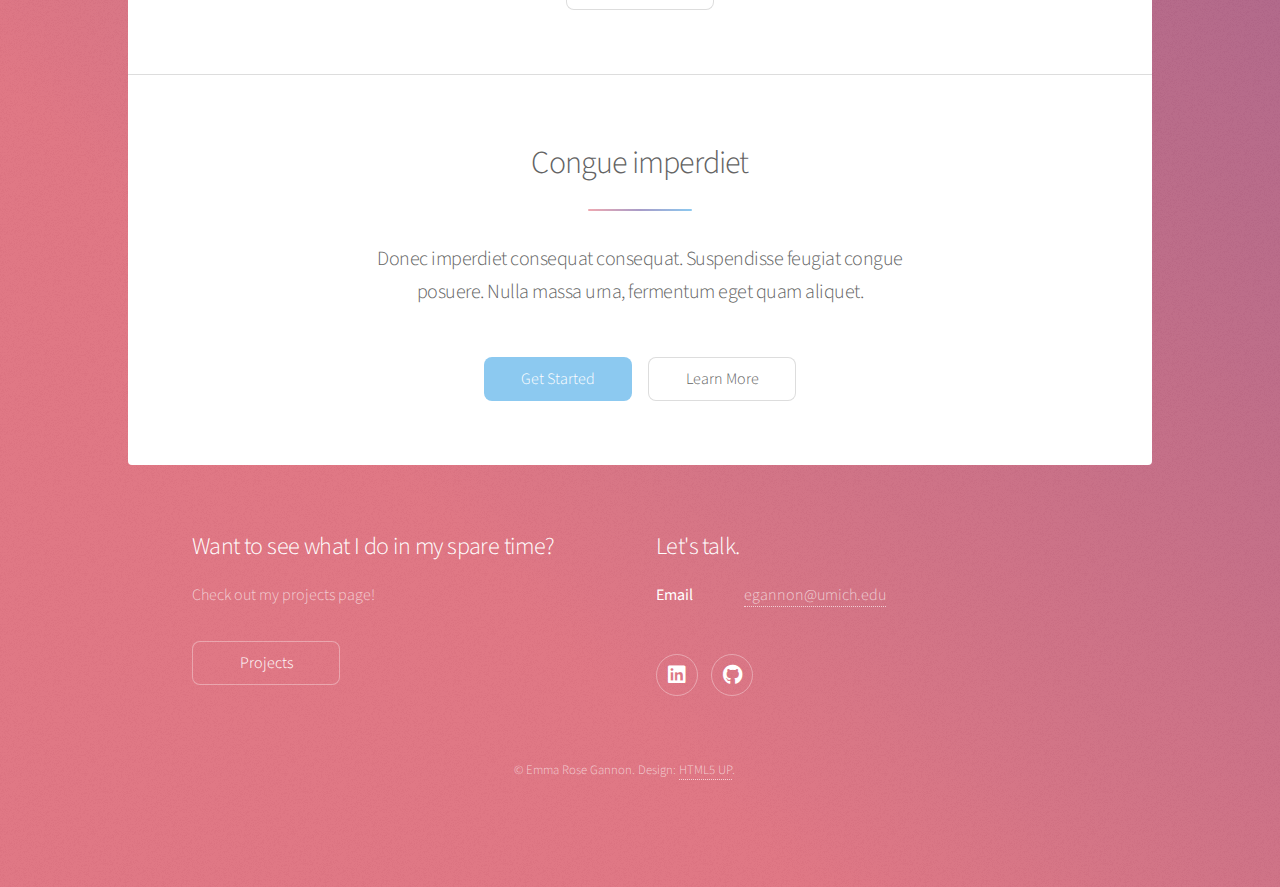
==== commit c4cc0a3f: "Bio edit" ====
--- a/index.html
+++ b/index.html
@@ -29,8 +29,8 @@
 					<nav id="nav">
 						<ul>
 							<li><a href="index.html" class="active">Home</a></li>
+							<li><a href="experience.html">Experience</a></li>
 							<li><a href="skills.html">Skills and Coursework</a></li>
-							<li><a href="experience.html">Experience</a></li>
 							<li><a href="leadership.html">Leadership and Projects</a></li>
 							<li><a href="passions.html">Passions</a></li>
 						</ul>
@@ -46,7 +46,7 @@
 										<header class="major">
 											<h2>Who am I?</h2>
 										</header>
-										<p>Equipped with a formal education in Computer Science and German from the University of Michigan, my work reflects my tactful, problem-solving abilities with my passion: helping others through the power of human centered design.</p>
+										<p>Equipped with a formal education in Computer Science and German from the University of Michigan, my work reflects the combination of my tactful, problem-solving abilities with my passion: helping others through the power of human centered design.</p>
 										<ul class="actions">
 											<li><a href="generic.html" class="button">Learn More</a></li>
 										</ul>
@@ -58,6 +58,38 @@
 						<!-- First Section -->
 							<section id="first" class="main special">
 								<header class="major">
+									<h2>Experience</h2>
+									<p>I've had numerous design and technical internships in a variety of industries. One of the things that has remained the same throughout all of them has been my passion for helping users by bringing informed, innovative ideas to life.</p>
+								</header>
+								<ul class="statistics">
+									<li class="style1">
+										
+										<strong>NIKE,<br>Inc.</strong>
+									</li>
+									<li class="style2">
+										
+										<strong>Mcity<br>-U of M</strong>
+									</li>
+									<li class="style3">
+										
+										<strong>MSU Federal Credit Union</strong>
+									</li>
+									<li class="style4">
+										
+										<strong>Zebra Technologies</strong>
+									</li>
+								</ul>
+								<!-- <p class="content">During my internship I contributed to the development of web services utilizing a Python stack (Flask/Redis/PostgreSQL) to automate complex tests and control of the 32-acre test facility. This experience helped me discover my interest in back-end development and expand my skillset as an engineer.</p> -->
+								<footer class="major">
+									<ul class="actions special">
+										<li><a href="experience.html" class="button">Check out my work experience!</a></li>
+									</ul>
+								</footer>
+							</section>
+
+						<!-- Second Section -->
+							<section id="second" class="main special">
+								<header class="major">
 									<h2>Skills and Coursework</h2>
 								</header>
 								<ul class="features">
@@ -80,38 +112,6 @@
 								<footer class="major">
 									<ul class="actions special">
 										<li><a href="generic.html" class="button">Learn More</a></li>
-									</ul>
-								</footer>
-							</section>
-
-						<!-- Second Section -->
-							<section id="second" class="main special">
-								<header class="major">
-									<h2>Experience</h2>
-									<p>I've had numerous technical internships in a variety of industries. One of the things that has remained the same throughout all of them has been my passion for helping users by bringing innovative ideas to life.</p>
-								</header>
-								<ul class="statistics">
-									<li class="style1">
-										
-										<strong>NIKE,<br>Inc.</strong>
-									</li>
-									<li class="style2">
-										
-										<strong>Mcity<br>-U of M</strong>
-									</li>
-									<li class="style3">
-										
-										<strong>MSU Federal Credit Union</strong>
-									</li>
-									<li class="style4">
-										
-										<strong>Zebra Technologies</strong>
-									</li>
-								</ul>
-								<!-- <p class="content">During my internship I contributed to the development of web services utilizing a Python stack (Flask/Redis/PostgreSQL) to automate complex tests and control of the 32-acre test facility. This experience helped me discover my interest in back-end development and expand my skillset as an engineer.</p> -->
-								<footer class="major">
-									<ul class="actions special">
-										<li><a href="experience.html" class="button">Check out my work experience!</a></li>
 									</ul>
 								</footer>
 							</section>
